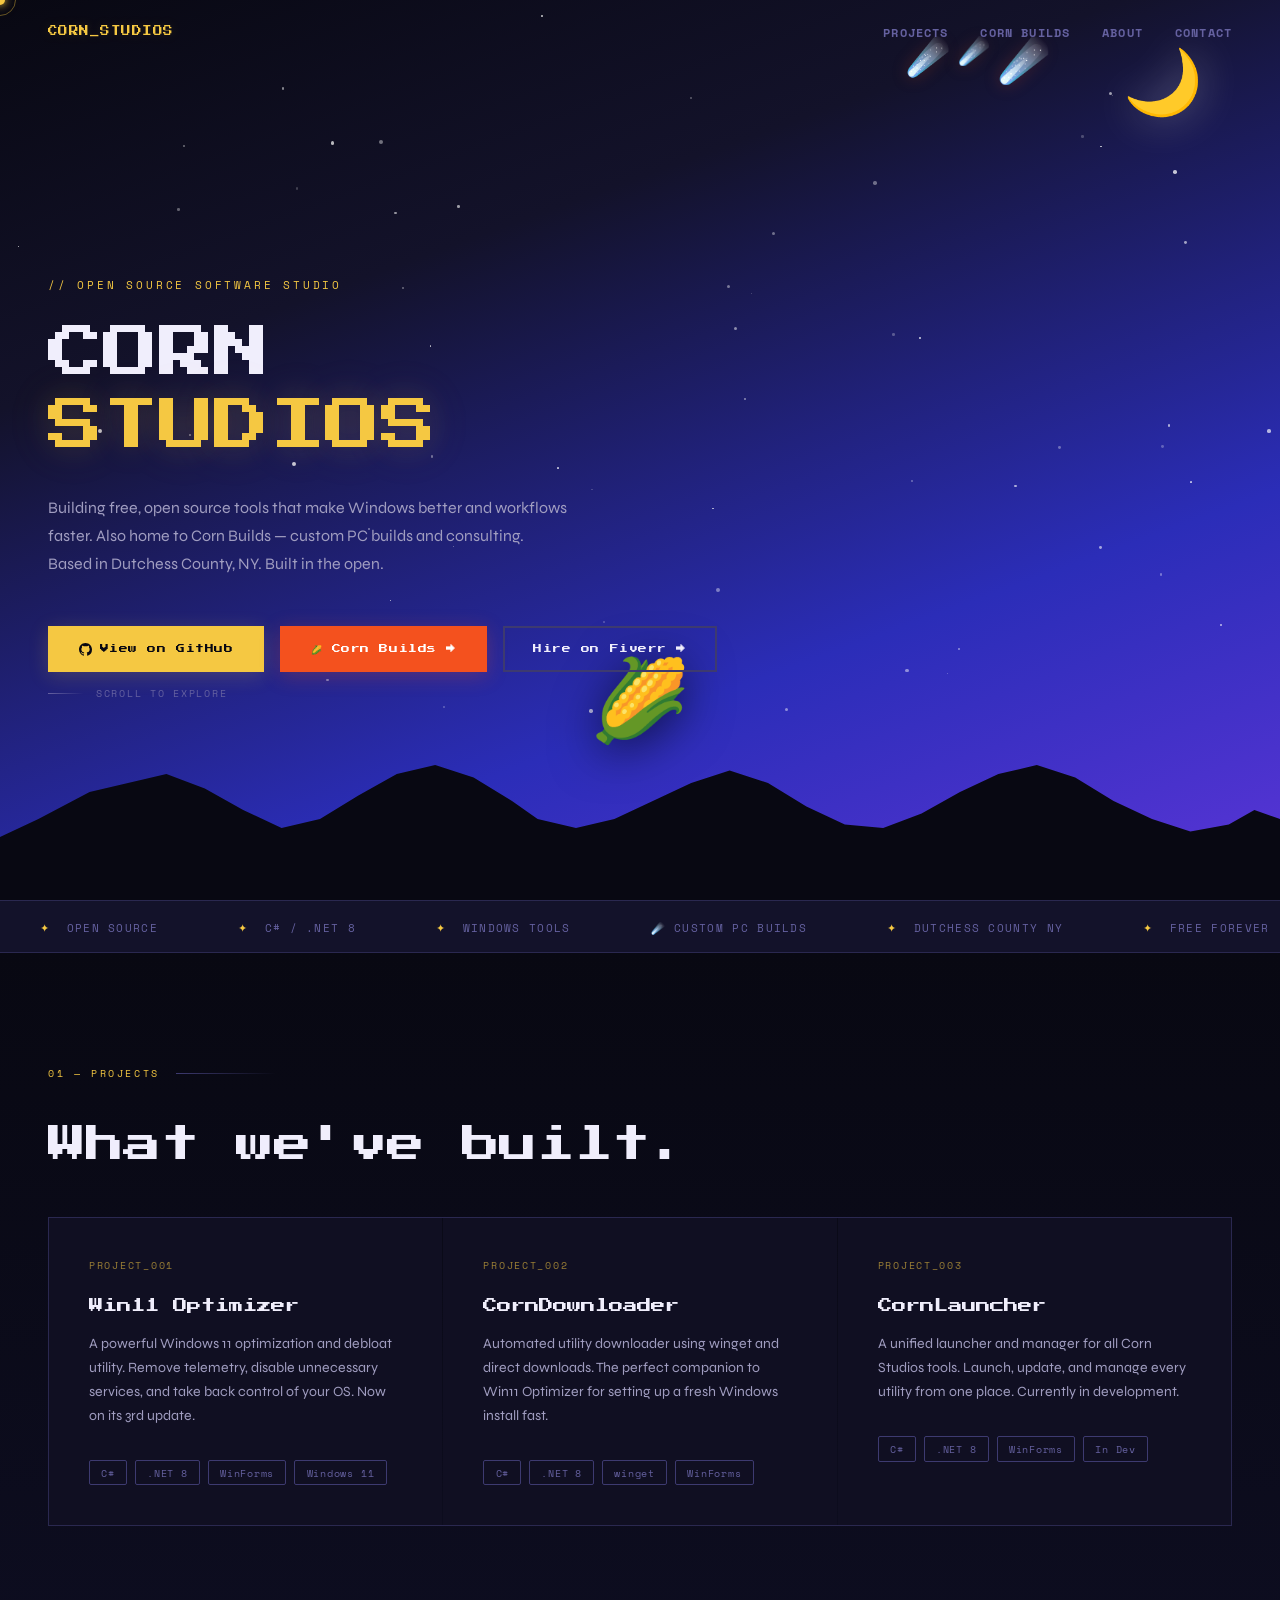
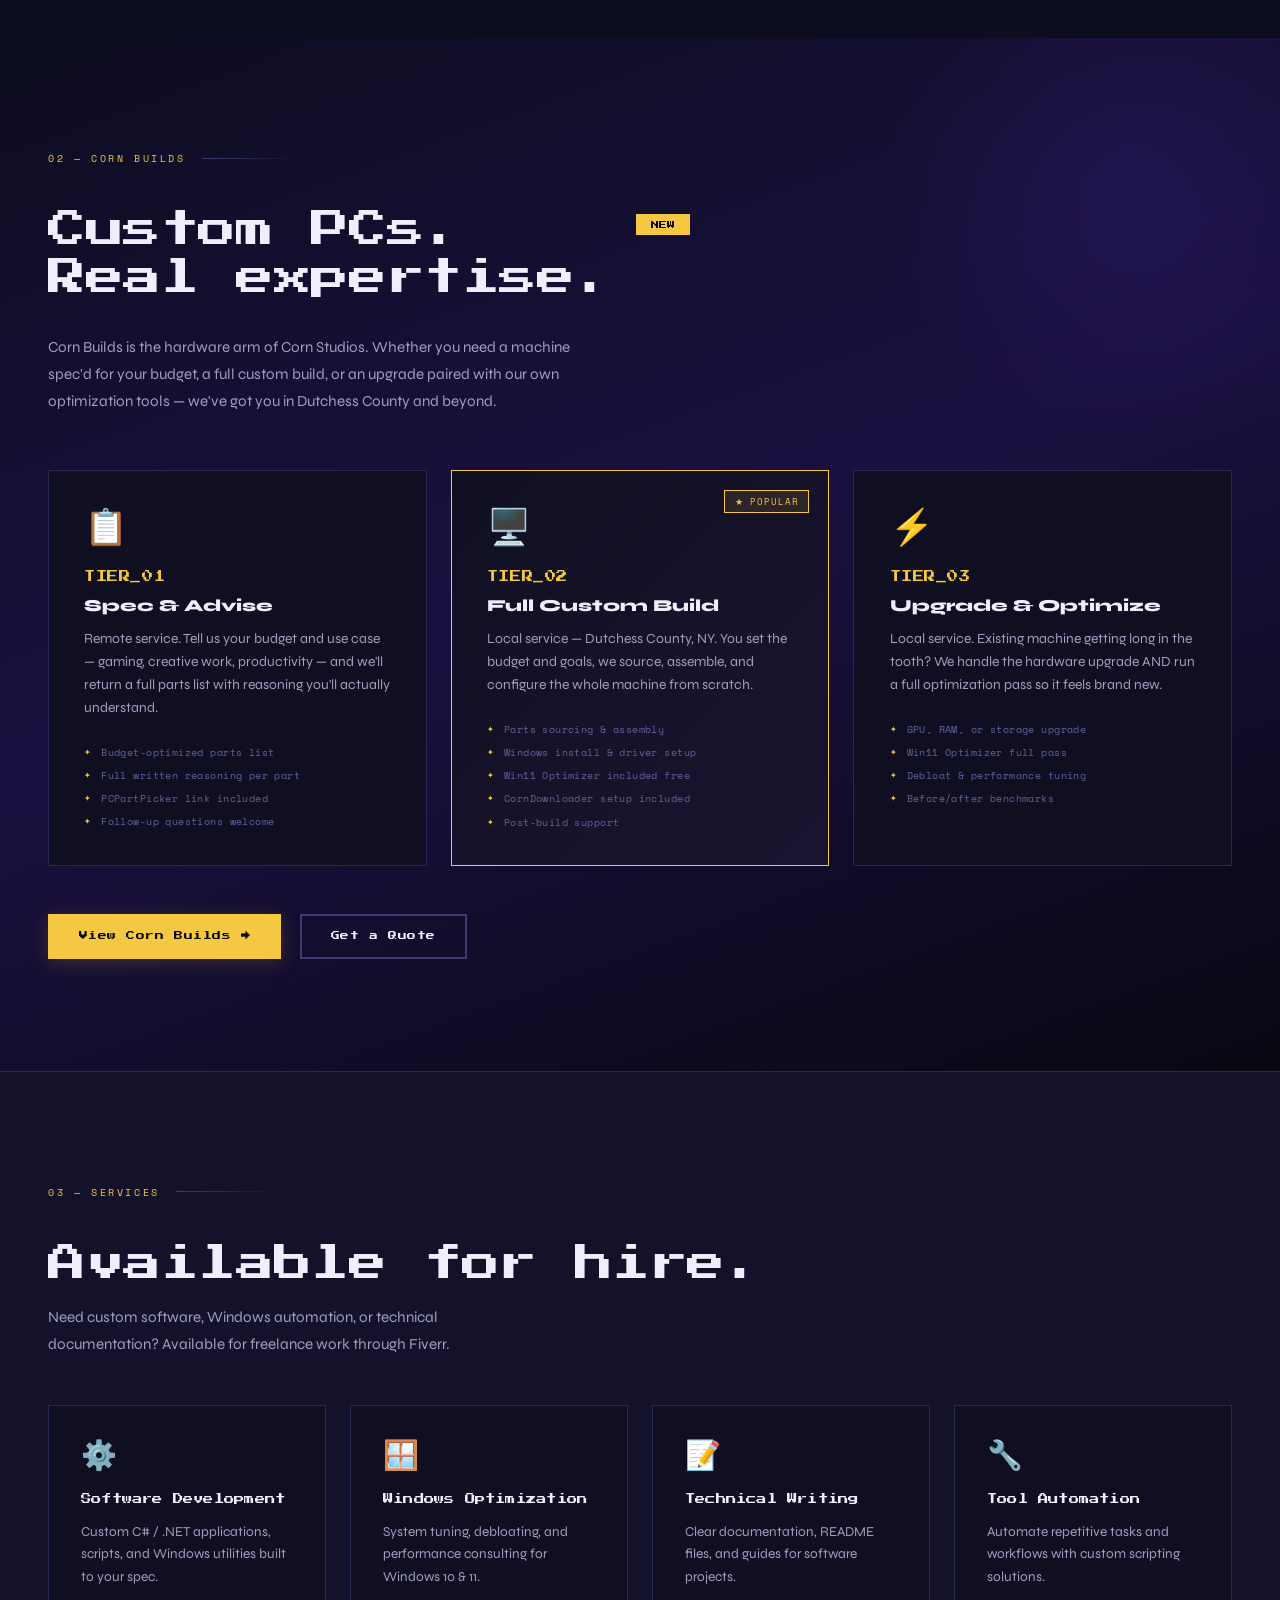
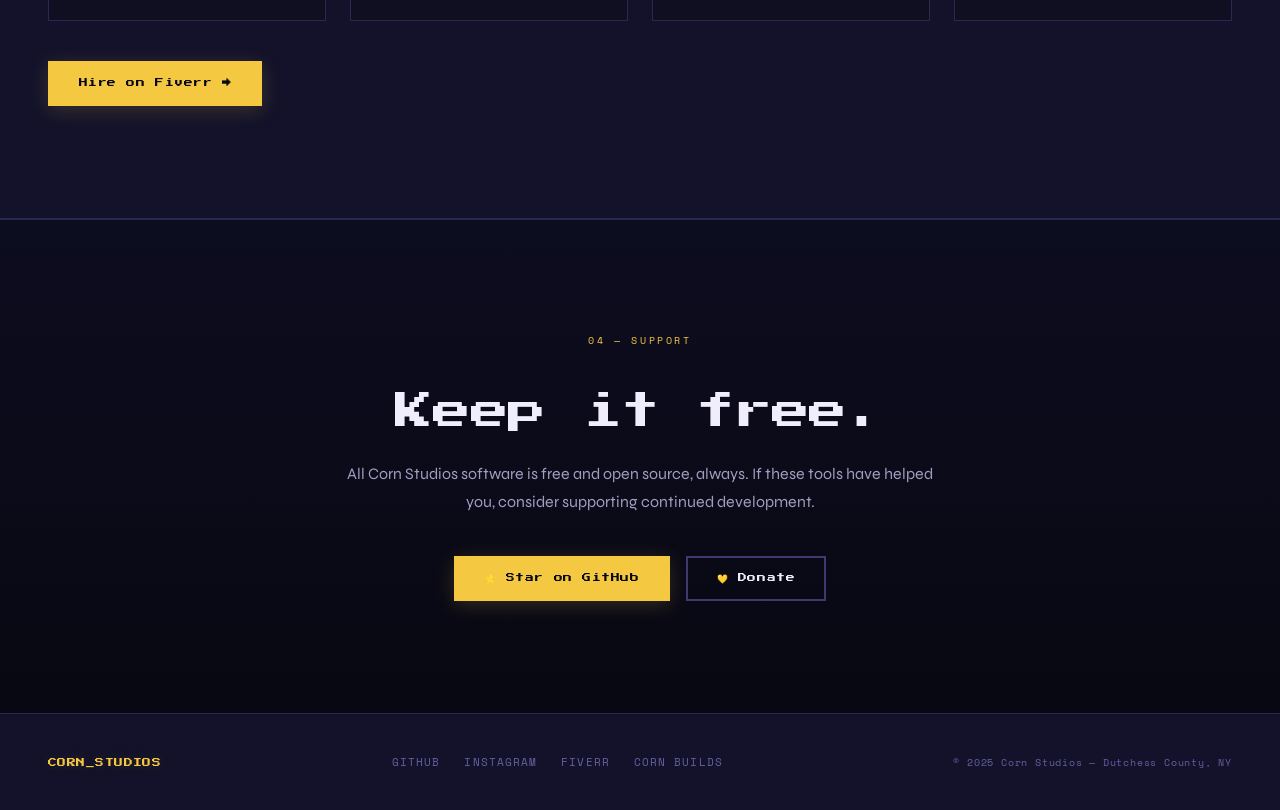
==== index.html @ 0c35aa5b "Complete revamp of the site, adding new content, improving the design, and enhancing the user experi" ====
<!DOCTYPE html>
<html lang="en">
<head>
  <meta charset="UTF-8" />
  <meta name="viewport" content="width=device-width, initial-scale=1.0" />
  <title>Corn Studios</title>
  <link rel="preconnect" href="https://fonts.googleapis.com" />
  <link href="https://fonts.googleapis.com/css2?family=Press+Start+2P&family=Space+Mono:wght@400;700&family=Syne:wght@400;600;800&display=swap" rel="stylesheet" />
  <link rel="stylesheet" href="style.css" />
</head>
<body>

  <div class="cursor" id="cursor"></div>
  <div class="cursor-ring" id="cursorRing"></div>

  <nav id="nav">
    <a href="#" class="nav-logo">CORN_STUDIOS</a>
    <ul class="nav-links">
      <li><a href="projects.html">Projects</a></li>
      <li><a href="builds.html">Corn Builds</a></li>
      <li><a href="about.html">About</a></li>
      <li><a href="contact.html">Contact</a></li>
    </ul>
  </nav>

  <!-- ── HERO ── -->
  <section class="hero">
    <div class="hero-stars" id="heroStars"></div>

    <div class="hero-moon">🌙</div>

    <div class="hero-meteors">
      <span class="meteor-emoji" style="animation-delay:0s">☄️</span>
      <span class="meteor-emoji" style="animation-delay:0.4s;font-size:1.6rem">☄️</span>
      <span class="meteor-emoji" style="animation-delay:0.8s;font-size:2.6rem">☄️</span>
    </div>

    <div class="hero-corn">🌽</div>

    <div class="hero-content">
      <p class="hero-eyebrow">// Open Source Software Studio</p>
      <h1 class="hero-title">
        <span class="line1">CORN</span>
        <span class="line2">STUDIOS</span>
      </h1>
      <p class="hero-desc">
        Building free, open source tools that make Windows better and workflows faster.
        Also home to Corn Builds — custom PC builds and consulting.
        Based in Dutchess County, NY. Built in the open.
      </p>
      <div class="hero-ctas">
        <a href="https://github.com/Corn-Studios" class="btn btn-primary" target="_blank">
          <svg width="13" height="13" viewBox="0 0 24 24" fill="currentColor"><path d="M12 0C5.37 0 0 5.37 0 12c0 5.31 3.435 9.795 8.205 11.385.6.105.825-.255.825-.57 0-.285-.015-1.23-.015-2.235-3.015.555-3.795-.735-4.035-1.41-.135-.345-.72-1.41-1.23-1.695-.42-.225-1.02-.78-.015-.795.945-.015 1.62.87 1.845 1.23 1.08 1.815 2.805 1.305 3.495.99.105-.78.42-1.305.765-1.605-2.67-.3-5.46-1.335-5.46-5.925 0-1.305.465-2.385 1.23-3.225-.12-.3-.54-1.53.12-3.18 0 0 1.005-.315 3.3 1.23.96-.27 1.98-.405 3-.405s2.04.135 3 .405c2.295-1.56 3.3-1.23 3.3-1.23.66 1.65.24 2.88.12 3.18.765.84 1.23 1.905 1.23 3.225 0 4.605-2.805 5.625-5.475 5.925.435.375.81 1.095.81 2.22 0 1.605-.015 2.895-.015 3.3 0 .315.225.69.825.57A12.02 12.02 0 0024 12c0-6.63-5.37-12-12-12z"/></svg>
          View on GitHub
        </a>
        <a href="builds.html" class="btn btn-meteor">🌽 Corn Builds →</a>
        <a href="#services" class="btn btn-ghost">Hire on Fiverr →</a>
      </div>
    </div>

    <div class="hero-scroll">
      <div class="scroll-line"></div>
      Scroll to explore
    </div>
  </section>

  <!-- ── TICKER ── -->
  <div class="ticker-wrap">
    <div class="ticker">
      <span class="ticker-item"><span class="t-icon">✦</span> Open Source</span>
      <span class="ticker-item"><span class="t-icon">✦</span> C# / .NET 8</span>
      <span class="ticker-item"><span class="t-icon">✦</span> Windows Tools</span>
      <span class="ticker-item"><span class="t-meteor">☄️</span> Custom PC Builds</span>
      <span class="ticker-item"><span class="t-icon">✦</span> Dutchess County NY</span>
      <span class="ticker-item"><span class="t-icon">✦</span> Free Forever</span>
      <span class="ticker-item"><span class="t-icon">✦</span> WinForms</span>
      <span class="ticker-item"><span class="t-meteor">🌽</span> Corn Builds</span>
      <span class="ticker-item"><span class="t-icon">✦</span> PC Consulting</span>
      <span class="ticker-item"><span class="t-icon">✦</span> Community Supported</span>
      <!-- duplicate for seamless loop -->
      <span class="ticker-item"><span class="t-icon">✦</span> Open Source</span>
      <span class="ticker-item"><span class="t-icon">✦</span> C# / .NET 8</span>
      <span class="ticker-item"><span class="t-icon">✦</span> Windows Tools</span>
      <span class="ticker-item"><span class="t-meteor">☄️</span> Custom PC Builds</span>
      <span class="ticker-item"><span class="t-icon">✦</span> Dutchess County NY</span>
      <span class="ticker-item"><span class="t-icon">✦</span> Free Forever</span>
      <span class="ticker-item"><span class="t-icon">✦</span> WinForms</span>
      <span class="ticker-item"><span class="t-meteor">🌽</span> Corn Builds</span>
      <span class="ticker-item"><span class="t-icon">✦</span> PC Consulting</span>
      <span class="ticker-item"><span class="t-icon">✦</span> Community Supported</span>
    </div>
  </div>

  <!-- ── PROJECTS ── -->
  <section id="projects">
    <p class="section-label reveal">01 — Projects</p>
    <h2 class="section-title reveal">What we've built.</h2>
    <div class="projects-grid">
      <a href="https://github.com/ConnorCorn07" class="project-card reveal" target="_blank">
        <p class="project-num">PROJECT_001</p>
        <h3 class="project-name">Win11 Optimizer</h3>
        <p class="project-desc">A powerful Windows 11 optimization and debloat utility. Remove telemetry, disable unnecessary services, and take back control of your OS. Now on its 3rd update.</p>
        <div class="project-tags">
          <span class="tag">C#</span>
          <span class="tag">.NET 8</span>
          <span class="tag">WinForms</span>
          <span class="tag">Windows 11</span>
        </div>
        <span class="project-arrow">↗</span>
      </a>
      <a href="https://github.com/ConnorCorn07" class="project-card reveal" target="_blank">
        <p class="project-num">PROJECT_002</p>
        <h3 class="project-name">CornDownloader</h3>
        <p class="project-desc">Automated utility downloader using winget and direct downloads. The perfect companion to Win11 Optimizer for setting up a fresh Windows install fast.</p>
        <div class="project-tags">
          <span class="tag">C#</span>
          <span class="tag">.NET 8</span>
          <span class="tag">winget</span>
          <span class="tag">WinForms</span>
        </div>
        <span class="project-arrow">↗</span>
      </a>
      <a href="https://github.com/Corn-Studios" class="project-card reveal" target="_blank">
        <p class="project-num">PROJECT_003</p>
        <h3 class="project-name">CornLauncher</h3>
        <p class="project-desc">A unified launcher and manager for all Corn Studios tools. Launch, update, and manage every utility from one place. Currently in development.</p>
        <div class="project-tags">
          <span class="tag">C#</span>
          <span class="tag">.NET 8</span>
          <span class="tag">WinForms</span>
          <span class="tag">In Dev</span>
        </div>
        <span class="project-arrow">↗</span>
      </a>
    </div>
  </section>

  <!-- ── CORN BUILDS ── -->
  <section id="corn-builds">
    <p class="section-label reveal">02 — Corn Builds</p>
    <div class="builds-intro">
      <h2 class="section-title reveal">Custom PCs.<br>Real expertise.</h2>
      <span class="builds-badge reveal">NEW</span>
    </div>
    <p class="reveal" style="color:var(--text-dim);max-width:560px;line-height:1.75;margin-top:0.5rem;font-size:0.95rem;">
      Corn Builds is the hardware arm of Corn Studios. Whether you need a machine spec'd for your budget, a full custom build, or an upgrade paired with our own optimization tools — we've got you in Dutchess County and beyond.
    </p>
    <div class="builds-grid">
      <div class="build-tier reveal">
        <span class="tier-icon">📋</span>
        <p class="tier-name">TIER_01</p>
        <h3 class="tier-label">Spec & Advise</h3>
        <p class="tier-desc">Remote service. Tell us your budget and use case — gaming, creative work, productivity — and we'll return a full parts list with reasoning you'll actually understand.</p>
        <ul class="tier-perks">
          <li>Budget-optimized parts list</li>
          <li>Full written reasoning per part</li>
          <li>PCPartPicker link included</li>
          <li>Follow-up questions welcome</li>
        </ul>
      </div>
      <div class="build-tier featured reveal">
        <span class="tier-icon">🖥️</span>
        <p class="tier-name">TIER_02</p>
        <h3 class="tier-label">Full Custom Build</h3>
        <p class="tier-desc">Local service — Dutchess County, NY. You set the budget and goals, we source, assemble, and configure the whole machine from scratch.</p>
        <ul class="tier-perks">
          <li>Parts sourcing & assembly</li>
          <li>Windows install & driver setup</li>
          <li>Win11 Optimizer included free</li>
          <li>CornDownloader setup included</li>
          <li>Post-build support</li>
        </ul>
      </div>
      <div class="build-tier reveal">
        <span class="tier-icon">⚡</span>
        <p class="tier-name">TIER_03</p>
        <h3 class="tier-label">Upgrade & Optimize</h3>
        <p class="tier-desc">Local service. Existing machine getting long in the tooth? We handle the hardware upgrade AND run a full optimization pass so it feels brand new.</p>
        <ul class="tier-perks">
          <li>GPU, RAM, or storage upgrade</li>
          <li>Win11 Optimizer full pass</li>
          <li>Debloat & performance tuning</li>
          <li>Before/after benchmarks</li>
        </ul>
      </div>
    </div>
    <div style="margin-top:3rem" class="reveal">
      <a href="builds.html" class="btn btn-primary">View Corn Builds →</a>
      <a href="contact.html" class="btn btn-ghost" style="margin-left:1rem">Get a Quote</a>
    </div>
  </section>

  <!-- ── SERVICES ── -->
  <section id="services">
    <p class="section-label reveal">03 — Services</p>
    <h2 class="section-title reveal">Available for hire.</h2>
    <p class="reveal" style="color:var(--text-dim);max-width:500px;line-height:1.75;margin-bottom:0.5rem;font-size:0.95rem;">
      Need custom software, Windows automation, or technical documentation? Available for freelance work through Fiverr.
    </p>
    <div class="services-grid">
      <div class="service-card reveal">
        <span class="service-icon">⚙️</span>
        <h3 class="service-title">Software Development</h3>
        <p class="service-desc">Custom C# / .NET applications, scripts, and Windows utilities built to your spec.</p>
      </div>
      <div class="service-card reveal">
        <span class="service-icon">🪟</span>
        <h3 class="service-title">Windows Optimization</h3>
        <p class="service-desc">System tuning, debloating, and performance consulting for Windows 10 & 11.</p>
      </div>
      <div class="service-card reveal">
        <span class="service-icon">📝</span>
        <h3 class="service-title">Technical Writing</h3>
        <p class="service-desc">Clear documentation, README files, and guides for software projects.</p>
      </div>
      <div class="service-card reveal">
        <span class="service-icon">🔧</span>
        <h3 class="service-title">Tool Automation</h3>
        <p class="service-desc">Automate repetitive tasks and workflows with custom scripting solutions.</p>
      </div>
    </div>
    <div style="margin-top:2.5rem" class="reveal">
      <a href="#" class="btn btn-primary">Hire on Fiverr →</a>
    </div>
  </section>

  <!-- ── SUPPORT ── -->
  <section id="support">
    <div class="support-inner">
      <p class="section-label reveal">04 — Support</p>
      <h2 class="section-title reveal">Keep it free.</h2>
      <p class="support-desc reveal">
        All Corn Studios software is free and open source, always. If these tools have helped you, consider supporting continued development.
      </p>
      <div class="support-ctas reveal">
        <a href="https://github.com/Corn-Studios" class="btn btn-primary" target="_blank">⭐ Star on GitHub</a>
        <a href="https://github.com/Corn-Studios" class="btn btn-ghost" target="_blank">💛 Donate</a>
      </div>
    </div>
  </section>

  <footer>
    <span class="footer-logo">CORN_STUDIOS</span>
    <div class="footer-links">
      <a href="https://github.com/Corn-Studios" target="_blank">GitHub</a>
      <a href="https://instagram.com/cornstudiosdev" target="_blank">Instagram</a>
      <a href="#services">Fiverr</a>
      <a href="builds.html">Corn Builds</a>
    </div>
    <span class="footer-copy">© 2025 Corn Studios — Dutchess County, NY</span>
  </footer>

  <script src="script.js"></script>
</body>
</html>
---- style.css ----
@import url('https://fonts.googleapis.com/css2?family=Press+Start+2P&family=Syne:wght@400;600;800&family=Space+Mono:wght@400;700&display=swap');

:root {
  /* Core palette — pulled directly from the logo */
  --bg:          #080812;
  --bg2:         #0d0d20;
  --surface:     #13122a;
  --surface2:    #1a1835;
  --border:      #2a2850;
  --border2:     #3d3a70;

  /* Sky gradient colors */
  --sky-deep:    #2b2db8;
  --sky-mid:     #5b35d8;
  --sky-purple:  #7c3aed;
  --sky-warm:    #9b47e0;

  /* Accent — corn gold */
  --accent:      #f5c842;
  --accent-dim:  #c9991e;
  --accent-glow: rgba(245,200,66,0.18);

  /* Meteor accent */
  --meteor:      #f4511e;
  --meteor-glow: rgba(244,81,30,0.25);

  /* Corn green */
  --corn-green:  #4caf50;

  /* Text */
  --text:        #f0eefc;
  --text-dim:    #a09dc0;
  --muted:       #6561a0;
  --card:        #100f22;

  /* Font stacks */
  --font-display: 'Press Start 2P', monospace;
  --font-body:    'Syne', sans-serif;
  --font-mono:    'Space Mono', monospace;
}

*, *::before, *::after { box-sizing: border-box; margin: 0; padding: 0; }
html { scroll-behavior: smooth; }

body {
  background: var(--bg);
  color: var(--text);
  font-family: var(--font-body);
  overflow-x: hidden;
  cursor: none;
}

/* ─── STAR FIELD BACKGROUND ─────────────────────────────── */
body::after {
  content: '';
  position: fixed;
  inset: 0;
  background-image:
    radial-gradient(1px 1px at 10% 15%, rgba(255,255,255,0.8) 0%, transparent 100%),
    radial-gradient(1.5px 1.5px at 22% 40%, rgba(255,255,255,0.6) 0%, transparent 100%),
    radial-gradient(1px 1px at 35% 8%, rgba(255,255,255,0.9) 0%, transparent 100%),
    radial-gradient(2px 2px at 50% 25%, rgba(255,255,255,0.5) 0%, transparent 100%),
    radial-gradient(1px 1px at 65% 12%, rgba(255,255,255,0.7) 0%, transparent 100%),
    radial-gradient(1.5px 1.5px at 78% 35%, rgba(255,255,255,0.6) 0%, transparent 100%),
    radial-gradient(1px 1px at 88% 18%, rgba(255,255,255,0.8) 0%, transparent 100%),
    radial-gradient(1px 1px at 15% 60%, rgba(255,255,255,0.4) 0%, transparent 100%),
    radial-gradient(2px 2px at 42% 55%, rgba(255,255,255,0.5) 0%, transparent 100%),
    radial-gradient(1px 1px at 70% 48%, rgba(255,255,255,0.7) 0%, transparent 100%),
    radial-gradient(1px 1px at 92% 55%, rgba(255,255,255,0.5) 0%, transparent 100%),
    radial-gradient(1.5px 1.5px at 5% 80%, rgba(255,255,255,0.3) 0%, transparent 100%),
    radial-gradient(1px 1px at 30% 78%, rgba(255,255,255,0.4) 0%, transparent 100%),
    radial-gradient(1px 1px at 55% 70%, rgba(255,255,255,0.6) 0%, transparent 100%),
    radial-gradient(2px 2px at 82% 72%, rgba(255,255,255,0.4) 0%, transparent 100%),
    radial-gradient(1px 1px at 95% 82%, rgba(255,255,255,0.5) 0%, transparent 100%);
  pointer-events: none;
  z-index: 0;
  opacity: 0.7;
}

/* ─── NOISE GRAIN TEXTURE ────────────────────────────────── */
body::before {
  content: '';
  position: fixed;
  inset: 0;
  background-image: url("data:image/svg+xml,%3Csvg viewBox='0 0 256 256' xmlns='http://www.w3.org/2000/svg'%3E%3Cfilter id='noise'%3E%3CfeTurbulence type='fractalNoise' baseFrequency='0.85' numOctaves='4' stitchTiles='stitch'/%3E%3C/filter%3E%3Crect width='100%25' height='100%25' filter='url(%23noise)' opacity='0.05'/%3E%3C/svg%3E");
  pointer-events: none;
  z-index: 1;
  opacity: 0.4;
}

/* ─── CUSTOM CURSOR ──────────────────────────────────────── */
.cursor {
  width: 10px; height: 10px;
  background: var(--accent);
  border-radius: 50%;
  position: fixed;
  pointer-events: none;
  z-index: 9999;
  transform: translate(-50%, -50%);
  transition: width 0.15s, height 0.15s;
  box-shadow: 0 0 8px var(--accent), 0 0 20px var(--accent-glow);
}
.cursor-ring {
  width: 32px; height: 32px;
  border: 1.5px solid var(--accent);
  border-radius: 50%;
  position: fixed;
  pointer-events: none;
  z-index: 9998;
  transform: translate(-50%, -50%);
  transition: width 0.2s, height 0.2s;
  opacity: 0.4;
}

/* ─── NAV ────────────────────────────────────────────────── */
nav {
  position: fixed;
  top: 0; left: 0; right: 0;
  z-index: 50;
  display: flex;
  justify-content: space-between;
  align-items: center;
  padding: 1.4rem 3rem;
  border-bottom: 1px solid transparent;
  transition: all 0.3s;
}
nav.scrolled {
  background: rgba(8, 8, 18, 0.92);
  border-color: var(--border);
  backdrop-filter: blur(16px);
}
.nav-logo {
  font-family: var(--font-display);
  font-size: 0.6rem;
  color: var(--accent);
  text-decoration: none;
  letter-spacing: 0.05em;
  text-shadow: 0 0 12px var(--accent-glow);
  line-height: 1;
}
.nav-links { display: flex; gap: 2rem; list-style: none; }
.nav-links a {
  font-family: var(--font-mono);
  font-size: 0.72rem;
  font-weight: 700;
  color: var(--muted);
  text-decoration: none;
  letter-spacing: 0.1em;
  text-transform: uppercase;
  transition: color 0.2s, text-shadow 0.2s;
}
.nav-links a:hover {
  color: var(--accent);
  text-shadow: 0 0 12px var(--accent-glow);
}

/* ─── HERO ───────────────────────────────────────────────── */
.hero {
  min-height: 100vh;
  display: flex;
  flex-direction: column;
  justify-content: center;
  padding: 8rem 3rem 5rem;
  position: relative;
  overflow: hidden;
  background: linear-gradient(
    160deg,
    #080812 0%,
    #13122a 30%,
    #2b2db8 70%,
    #5b35d8 100%
  );
}

/* Terrain silhouette at bottom of hero — matches logo */
.hero::after {
  content: '';
  position: absolute;
  bottom: 0; left: 0; right: 0;
  height: 180px;
  background: var(--bg);
  clip-path: polygon(
    0% 100%,
    0% 65%,
    3% 55%,
    7% 40%,
    10% 35%,
    13% 30%,
    16% 38%,
    19% 50%,
    22% 60%,
    25% 55%,
    28% 42%,
    31% 30%,
    34% 25%,
    37% 32%,
    40% 45%,
    42% 55%,
    45% 60%,
    48% 55%,
    51% 45%,
    54% 35%,
    57% 28%,
    60% 35%,
    63% 48%,
    66% 58%,
    69% 60%,
    72% 52%,
    75% 40%,
    78% 30%,
    81% 25%,
    84% 32%,
    87% 45%,
    90% 55%,
    93% 62%,
    96% 58%,
    98% 50%,
    100% 55%,
    100% 100%
  );
  pointer-events: none;
  z-index: 2;
}

.hero-stars {
  position: absolute;
  inset: 0;
  overflow: hidden;
  z-index: 1;
}
.star {
  position: absolute;
  background: white;
  border-radius: 50%;
  animation: twinkle var(--dur, 3s) ease-in-out infinite var(--delay, 0s);
}
@keyframes twinkle {
  0%, 100% { opacity: 0.3; transform: scale(1); }
  50% { opacity: 1; transform: scale(1.3); }
}

.hero-moon {
  position: absolute;
  top: 5%; right: 6%;
  z-index: 2;
  font-size: 4rem;
  animation: moonFloat 8s ease-in-out infinite;
  filter: drop-shadow(0 0 20px rgba(255,255,255,0.3));
}
@keyframes moonFloat {
  0%, 100% { transform: translateY(0px) rotate(-5deg); }
  50% { transform: translateY(-12px) rotate(-3deg); }
}

.hero-meteors {
  position: absolute;
  top: 4%; right: 18%;
  z-index: 2;
  display: flex;
  gap: 0.5rem;
  animation: meteorFloat 5s ease-in-out infinite;
}
@keyframes meteorFloat {
  0%, 100% { transform: translateY(0px); }
  50% { transform: translateY(-8px) translateX(4px); }
}
.meteor-emoji {
  font-size: 2.2rem;
  filter: drop-shadow(0 0 8px var(--meteor-glow));
}

.hero-corn {
  position: absolute;
  bottom: 150px;
  left: 50%;
  transform: translateX(-50%);
  z-index: 3;
  font-size: 5rem;
  animation: cornFloat 4s ease-in-out infinite;
  filter: drop-shadow(0 8px 24px rgba(0,0,0,0.6));
}
@keyframes cornFloat {
  0%, 100% { transform: translateX(-50%) translateY(0px); }
  50% { transform: translateX(-50%) translateY(-10px); }
}

.hero-content {
  position: relative;
  z-index: 4;
  max-width: 680px;
}

.hero-eyebrow {
  font-family: var(--font-mono);
  font-size: 0.7rem;
  color: var(--accent);
  letter-spacing: 0.25em;
  text-transform: uppercase;
  margin-bottom: 1.5rem;
  opacity: 0;
  animation: fadeUp 0.6s ease forwards 0.2s;
}

.hero-title {
  font-family: var(--font-display);
  font-size: clamp(1.8rem, 5vw, 3.5rem);
  font-weight: 400;
  line-height: 1.3;
  letter-spacing: -0.01em;
  margin-bottom: 2rem;
  opacity: 0;
  animation: fadeUp 0.7s ease forwards 0.4s;
}
.hero-title .line1 { color: var(--text); display: block; }
.hero-title .line2 {
  display: block;
  color: var(--accent);
  text-shadow: 0 0 30px var(--accent-glow), 0 0 60px rgba(245,200,66,0.1);
}

.hero-desc {
  font-size: 1rem;
  color: var(--text-dim);
  line-height: 1.75;
  margin-bottom: 3rem;
  max-width: 520px;
  opacity: 0;
  animation: fadeUp 0.7s ease forwards 0.6s;
}

.hero-ctas {
  display: flex;
  gap: 1rem;
  flex-wrap: wrap;
  opacity: 0;
  animation: fadeUp 0.7s ease forwards 0.8s;
}

.hero-scroll {
  position: absolute;
  bottom: 200px;
  left: 3rem;
  display: flex;
  align-items: center;
  gap: 0.75rem;
  font-family: var(--font-mono);
  font-size: 0.6rem;
  color: var(--muted);
  letter-spacing: 0.18em;
  text-transform: uppercase;
  opacity: 0;
  animation: fadeUp 0.7s ease forwards 1.2s;
  z-index: 4;
}
.scroll-line {
  width: 36px; height: 1px;
  background: linear-gradient(90deg, var(--muted), transparent);
  animation: scrollPulse 2.5s ease-in-out infinite;
}
@keyframes scrollPulse {
  0%, 100% { width: 36px; opacity: 0.4; }
  50% { width: 56px; opacity: 0.9; }
}

@keyframes fadeUp {
  from { opacity: 0; transform: translateY(24px); }
  to { opacity: 1; transform: translateY(0); }
}

/* ─── BUTTONS ────────────────────────────────────────────── */
.btn {
  display: inline-flex;
  align-items: center;
  gap: 0.5rem;
  padding: 0.9rem 1.8rem;
  font-family: var(--font-display);
  font-size: 0.55rem;
  font-weight: 400;
  text-decoration: none;
  transition: all 0.2s;
  letter-spacing: 0.06em;
  cursor: none;
  line-height: 1.4;
}
.btn-primary {
  background: var(--accent);
  color: #080812;
  border: 2px solid var(--accent);
  box-shadow: 0 4px 20px var(--accent-glow);
}
.btn-primary:hover {
  background: transparent;
  color: var(--accent);
  transform: translateY(-2px);
  box-shadow: 0 8px 32px var(--accent-glow);
}
.btn-ghost {
  background: transparent;
  color: var(--text);
  border: 2px solid var(--border2);
}
.btn-ghost:hover {
  border-color: var(--accent);
  color: var(--accent);
  transform: translateY(-2px);
  box-shadow: 0 4px 16px var(--accent-glow);
}
.btn-meteor {
  background: var(--meteor);
  color: #fff;
  border: 2px solid var(--meteor);
  box-shadow: 0 4px 20px var(--meteor-glow);
}
.btn-meteor:hover {
  background: transparent;
  color: var(--meteor);
  transform: translateY(-2px);
}

/* ─── TICKER ─────────────────────────────────────────────── */
.ticker-wrap {
  overflow: hidden;
  border-top: 1px solid var(--border);
  border-bottom: 1px solid var(--border);
  background: var(--surface);
  padding: 1rem 0;
  white-space: nowrap;
  position: relative;
  z-index: 5;
}
.ticker {
  display: inline-flex;
  gap: 0;
  animation: ticker 28s linear infinite;
}
.ticker-item {
  font-family: var(--font-mono);
  font-size: 0.68rem;
  color: var(--muted);
  letter-spacing: 0.12em;
  text-transform: uppercase;
  padding: 0 2.5rem;
}
.ticker-item .t-icon { color: var(--accent); margin-right: 0.5rem; }
.ticker-item .t-meteor { color: var(--meteor); }
@keyframes ticker {
  from { transform: translateX(0); }
  to { transform: translateX(-50%); }
}

/* ─── SECTIONS ───────────────────────────────────────────── */
section {
  padding: 7rem 3rem;
  position: relative;
  z-index: 5;
}

.section-label {
  font-family: var(--font-mono);
  font-size: 0.65rem;
  color: var(--accent);
  letter-spacing: 0.25em;
  text-transform: uppercase;
  margin-bottom: 2.5rem;
  display: flex;
  align-items: center;
  gap: 1rem;
}
.section-label::after {
  content: '';
  flex: 1;
  height: 1px;
  background: linear-gradient(90deg, var(--border2), transparent);
  max-width: 100px;
}

.section-title {
  font-family: var(--font-display);
  font-size: clamp(1.4rem, 3.5vw, 2.4rem);
  font-weight: 400;
  line-height: 1.25;
  letter-spacing: -0.01em;
  margin-bottom: 1rem;
}

/* ─── PROJECTS ───────────────────────────────────────────── */
#projects {
  background: linear-gradient(180deg, var(--bg) 0%, var(--bg2) 100%);
}
.projects-grid {
  display: grid;
  grid-template-columns: repeat(auto-fit, minmax(300px, 1fr));
  gap: 1px;
  border: 1px solid var(--border);
  margin-top: 3rem;
}
.project-card {
  background: var(--card);
  padding: 2.5rem;
  position: relative;
  overflow: hidden;
  transition: background 0.3s;
  text-decoration: none;
  color: inherit;
  display: block;
}
.project-card::before {
  content: '';
  position: absolute;
  top: 0; left: 0; right: 0;
  height: 2px;
  background: linear-gradient(90deg, var(--accent), var(--sky-purple));
  transform: scaleX(0);
  transform-origin: left;
  transition: transform 0.35s ease;
}
.project-card:hover { background: var(--surface); }
.project-card:hover::before { transform: scaleX(1); }

.project-num {
  font-family: var(--font-mono);
  font-size: 0.6rem;
  color: var(--accent);
  letter-spacing: 0.18em;
  margin-bottom: 1.5rem;
  opacity: 0.6;
}
.project-name {
  font-family: var(--font-display);
  font-size: 0.9rem;
  font-weight: 400;
  margin-bottom: 1rem;
  line-height: 1.4;
  color: var(--text);
}
.project-desc {
  font-size: 0.88rem;
  color: var(--text-dim);
  line-height: 1.7;
  margin-bottom: 2rem;
}
.project-tags { display: flex; flex-wrap: wrap; gap: 0.5rem; }
.tag {
  font-family: var(--font-mono);
  font-size: 0.6rem;
  padding: 0.3rem 0.7rem;
  border: 1px solid var(--border2);
  color: var(--muted);
  letter-spacing: 0.08em;
  border-radius: 2px;
  transition: border-color 0.2s, color 0.2s;
}
.project-card:hover .tag {
  border-color: var(--accent);
  color: var(--accent);
}
.project-arrow {
  position: absolute;
  bottom: 2rem; right: 2rem;
  font-size: 1.1rem;
  color: var(--accent);
  opacity: 0;
  transform: translate(-4px, 4px);
  transition: all 0.2s;
}
.project-card:hover .project-arrow {
  opacity: 1;
  transform: translate(0, 0);
}

/* ─── SERVICES ───────────────────────────────────────────── */
#services {
  background: var(--surface);
  border-top: 1px solid var(--border);
  border-bottom: 1px solid var(--border);
}
.services-grid {
  display: grid;
  grid-template-columns: repeat(auto-fit, minmax(240px, 1fr));
  gap: 1.5rem;
  margin-top: 3rem;
}
.service-card {
  border: 1px solid var(--border);
  background: var(--card);
  padding: 2rem;
  transition: border-color 0.3s, transform 0.3s, box-shadow 0.3s;
  position: relative;
  overflow: hidden;
}
.service-card::after {
  content: '';
  position: absolute;
  inset: 0;
  background: radial-gradient(circle at 50% 0%, rgba(245,200,66,0.06) 0%, transparent 70%);
  opacity: 0;
  transition: opacity 0.3s;
}
.service-card:hover {
  border-color: var(--accent);
  transform: translateY(-5px);
  box-shadow: 0 12px 40px rgba(245,200,66,0.1);
}
.service-card:hover::after { opacity: 1; }
.service-icon {
  font-size: 1.8rem;
  margin-bottom: 1.2rem;
  display: block;
}
.service-title {
  font-family: var(--font-display);
  font-size: 0.65rem;
  font-weight: 400;
  margin-bottom: 0.8rem;
  letter-spacing: 0.02em;
  color: var(--text);
  line-height: 1.5;
}
.service-desc {
  font-size: 0.85rem;
  color: var(--text-dim);
  line-height: 1.65;
}

/* ─── CORN BUILDS SECTION ────────────────────────────────── */
#corn-builds {
  background: linear-gradient(
    160deg,
    var(--bg2) 0%,
    #1a1040 50%,
    var(--bg) 100%
  );
  position: relative;
  overflow: hidden;
}
#corn-builds::before {
  content: '';
  position: absolute;
  top: -100px; right: -100px;
  width: 500px; height: 500px;
  border-radius: 50%;
  background: radial-gradient(circle, rgba(91,53,216,0.15) 0%, transparent 70%);
  pointer-events: none;
}

.builds-intro {
  display: flex;
  align-items: flex-start;
  gap: 1.5rem;
  margin-bottom: 1rem;
}
.builds-badge {
  background: var(--accent);
  color: #080812;
  font-family: var(--font-display);
  font-size: 0.5rem;
  padding: 0.4rem 0.9rem;
  letter-spacing: 0.05em;
  white-space: nowrap;
  flex-shrink: 0;
  margin-top: 0.5rem;
}

.builds-grid {
  display: grid;
  grid-template-columns: repeat(auto-fit, minmax(280px, 1fr));
  gap: 1.5rem;
  margin-top: 3.5rem;
}
.build-tier {
  border: 1px solid var(--border);
  background: var(--card);
  padding: 2.2rem;
  position: relative;
  overflow: hidden;
  transition: border-color 0.3s, transform 0.3s;
}
.build-tier.featured {
  border-color: var(--accent);
  background: linear-gradient(135deg, var(--card), #1a1530);
}
.build-tier.featured::before {
  content: '★ POPULAR';
  position: absolute;
  top: 1.2rem; right: 1.2rem;
  font-family: var(--font-mono);
  font-size: 0.55rem;
  color: var(--accent);
  letter-spacing: 0.1em;
  background: rgba(245,200,66,0.1);
  padding: 0.25rem 0.6rem;
  border: 1px solid var(--accent);
}
.build-tier:hover {
  border-color: var(--sky-purple);
  transform: translateY(-4px);
}
.build-tier.featured:hover { border-color: var(--accent); }

.tier-icon { font-size: 2.2rem; margin-bottom: 1.2rem; display: block; }
.tier-name {
  font-family: var(--font-display);
  font-size: 0.7rem;
  color: var(--accent);
  letter-spacing: 0.05em;
  margin-bottom: 0.6rem;
  line-height: 1.5;
}
.tier-label {
  font-family: var(--font-body);
  font-size: 1.05rem;
  font-weight: 800;
  color: var(--text);
  margin-bottom: 0.75rem;
}
.tier-desc {
  font-size: 0.87rem;
  color: var(--text-dim);
  line-height: 1.65;
  margin-bottom: 1.5rem;
}
.tier-perks { list-style: none; display: flex; flex-direction: column; gap: 0.45rem; }
.tier-perks li {
  font-family: var(--font-mono);
  font-size: 0.65rem;
  color: var(--muted);
  letter-spacing: 0.04em;
  display: flex;
  align-items: center;
  gap: 0.6rem;
}
.tier-perks li::before {
  content: '✦';
  color: var(--accent);
  font-size: 0.5rem;
  flex-shrink: 0;
}

/* ─── SUPPORT ────────────────────────────────────────────── */
#support {
  background: linear-gradient(180deg, var(--bg2) 0%, var(--bg) 100%);
  text-align: center;
  border-top: 1px solid var(--border);
}
.support-inner { max-width: 600px; margin: 0 auto; }
.support-inner .section-label { justify-content: center; }
.support-inner .section-label::after { display: none; }
.support-desc {
  color: var(--text-dim);
  font-size: 1rem;
  line-height: 1.75;
  margin: 1.5rem 0 2.5rem;
}
.support-ctas { display: flex; gap: 1rem; justify-content: center; flex-wrap: wrap; }

/* ─── FOOTER ─────────────────────────────────────────────── */
footer {
  border-top: 1px solid var(--border);
  padding: 2.5rem 3rem;
  display: flex;
  justify-content: space-between;
  align-items: center;
  flex-wrap: wrap;
  gap: 1rem;
  background: var(--surface);
  position: relative;
  z-index: 5;
}
.footer-logo {
  font-family: var(--font-display);
  font-size: 0.55rem;
  color: var(--accent);
  letter-spacing: 0.05em;
  text-shadow: 0 0 12px var(--accent-glow);
}
.footer-links { display: flex; gap: 1.5rem; }
.footer-links a {
  font-family: var(--font-mono);
  font-size: 0.68rem;
  color: var(--muted);
  text-decoration: none;
  letter-spacing: 0.1em;
  text-transform: uppercase;
  transition: color 0.2s;
}
.footer-links a:hover { color: var(--accent); }
.footer-copy {
  font-family: var(--font-mono);
  font-size: 0.62rem;
  color: var(--muted);
  letter-spacing: 0.08em;
}

/* ─── INNER PAGE HERO ────────────────────────────────────── */
.page-hero {
  min-height: 100vh;
  display: flex;
  flex-direction: column;
  justify-content: center;
  padding-top: 8rem;
  padding-left: 3rem;
  padding-right: 3rem;
  padding-bottom: 4rem;
  background: linear-gradient(160deg, var(--bg) 0%, var(--bg2) 50%, #2b2db8 100%);
  position: relative;
  overflow: hidden;
}
.page-hero::after {
  content: '';
  position: absolute;
  bottom: 0; left: 0; right: 0;
  height: 120px;
  background: var(--bg);
  clip-path: polygon(0% 100%, 0% 60%, 5% 40%, 15% 50%, 25% 30%, 35% 50%, 45% 40%, 55% 55%, 65% 35%, 75% 50%, 85% 40%, 95% 52%, 100% 45%, 100% 100%);
  z-index: 2;
}

/* ─── SCROLL REVEAL ──────────────────────────────────────── */
.reveal {
  opacity: 0;
  transform: translateY(28px);
  transition: opacity 0.7s ease, transform 0.7s ease;
}
.reveal.visible { opacity: 1; transform: none; }

/* ─── RESPONSIVE ─────────────────────────────────────────── */
@media (max-width: 768px) {
  nav { padding: 1.2rem 1.5rem; }
  .nav-logo { font-size: 0.45rem; }
  .hero { padding: 7rem 1.5rem 5rem; }
  .hero-moon { font-size: 2.5rem; }
  .hero-meteors { right: 10%; }
  .hero-corn { font-size: 3.5rem; bottom: 130px; }
  section { padding: 4.5rem 1.5rem; }
  .page-hero { padding: 7rem 1.5rem 4rem; }
  footer { padding: 2rem 1.5rem; flex-direction: column; align-items: flex-start; }
  .hero-scroll { left: 1.5rem; bottom: 150px; }
  body { cursor: auto; }
  .cursor, .cursor-ring { display: none; }
}
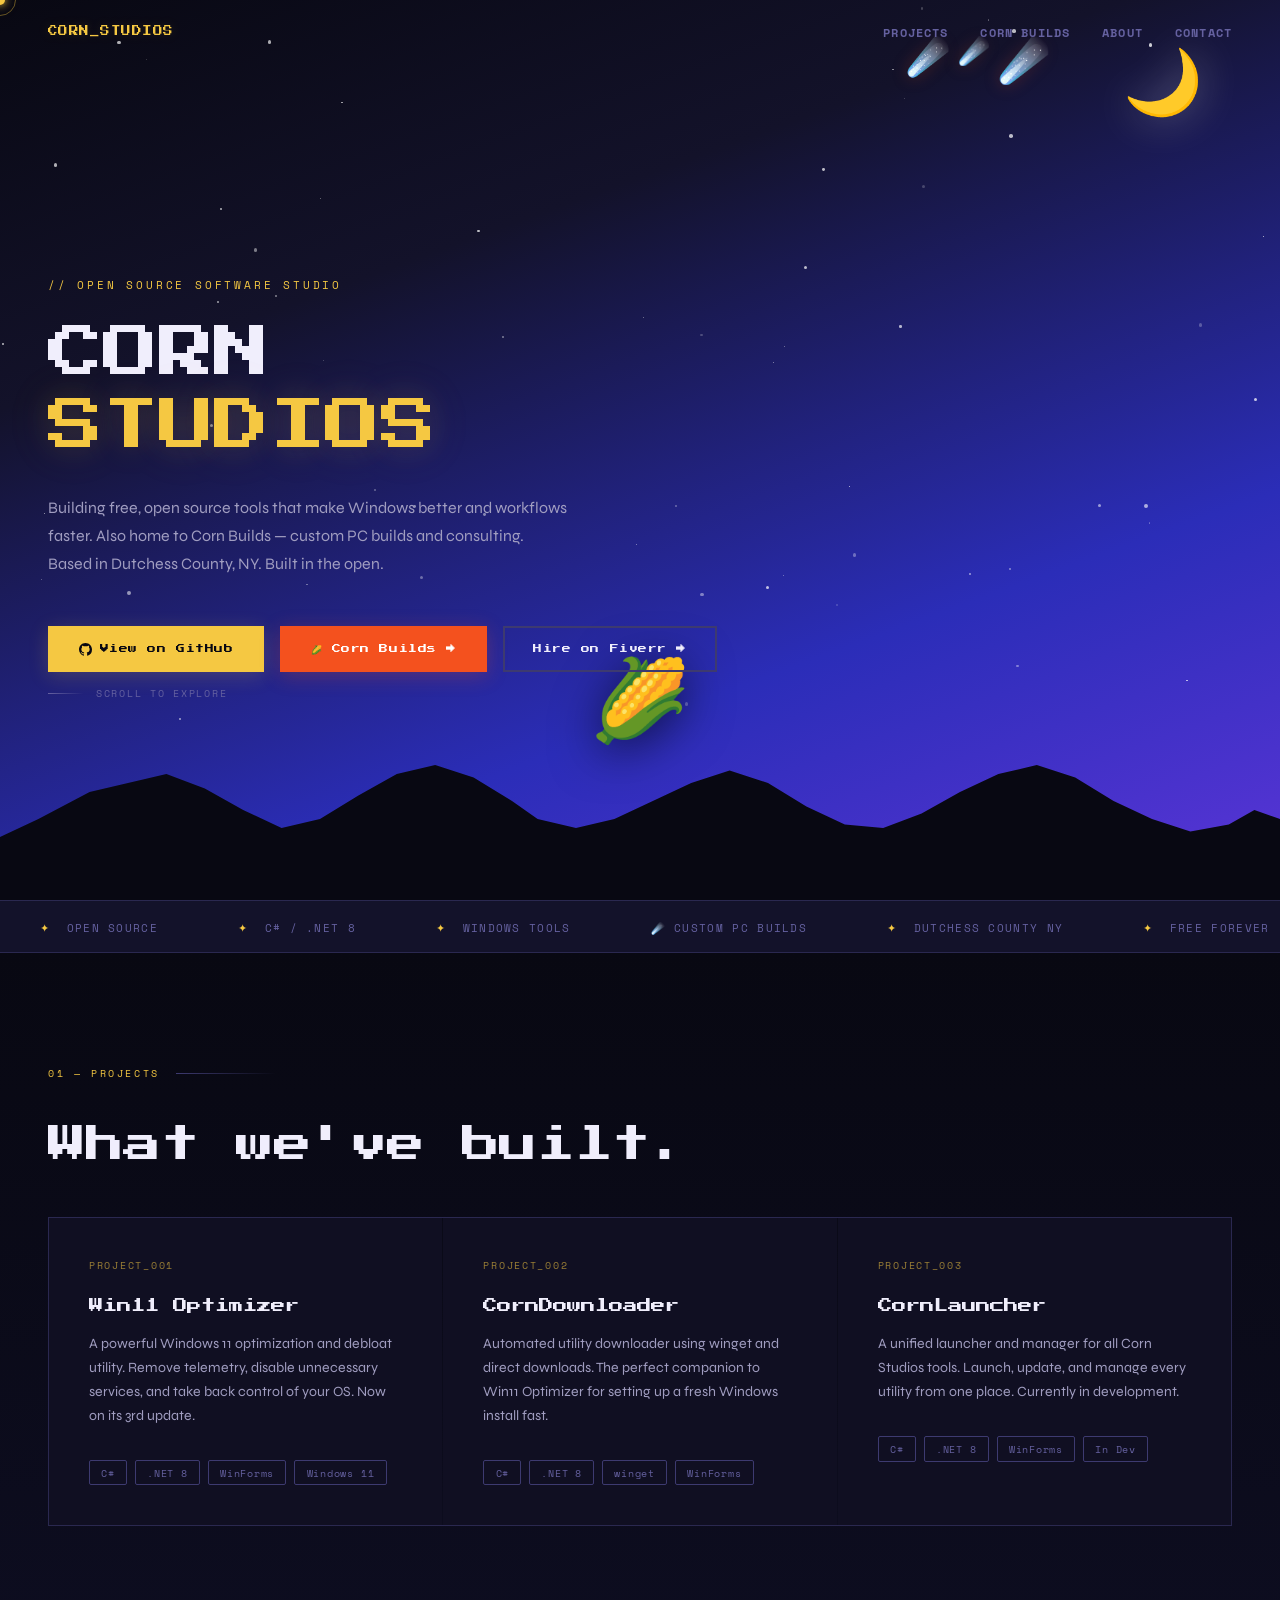
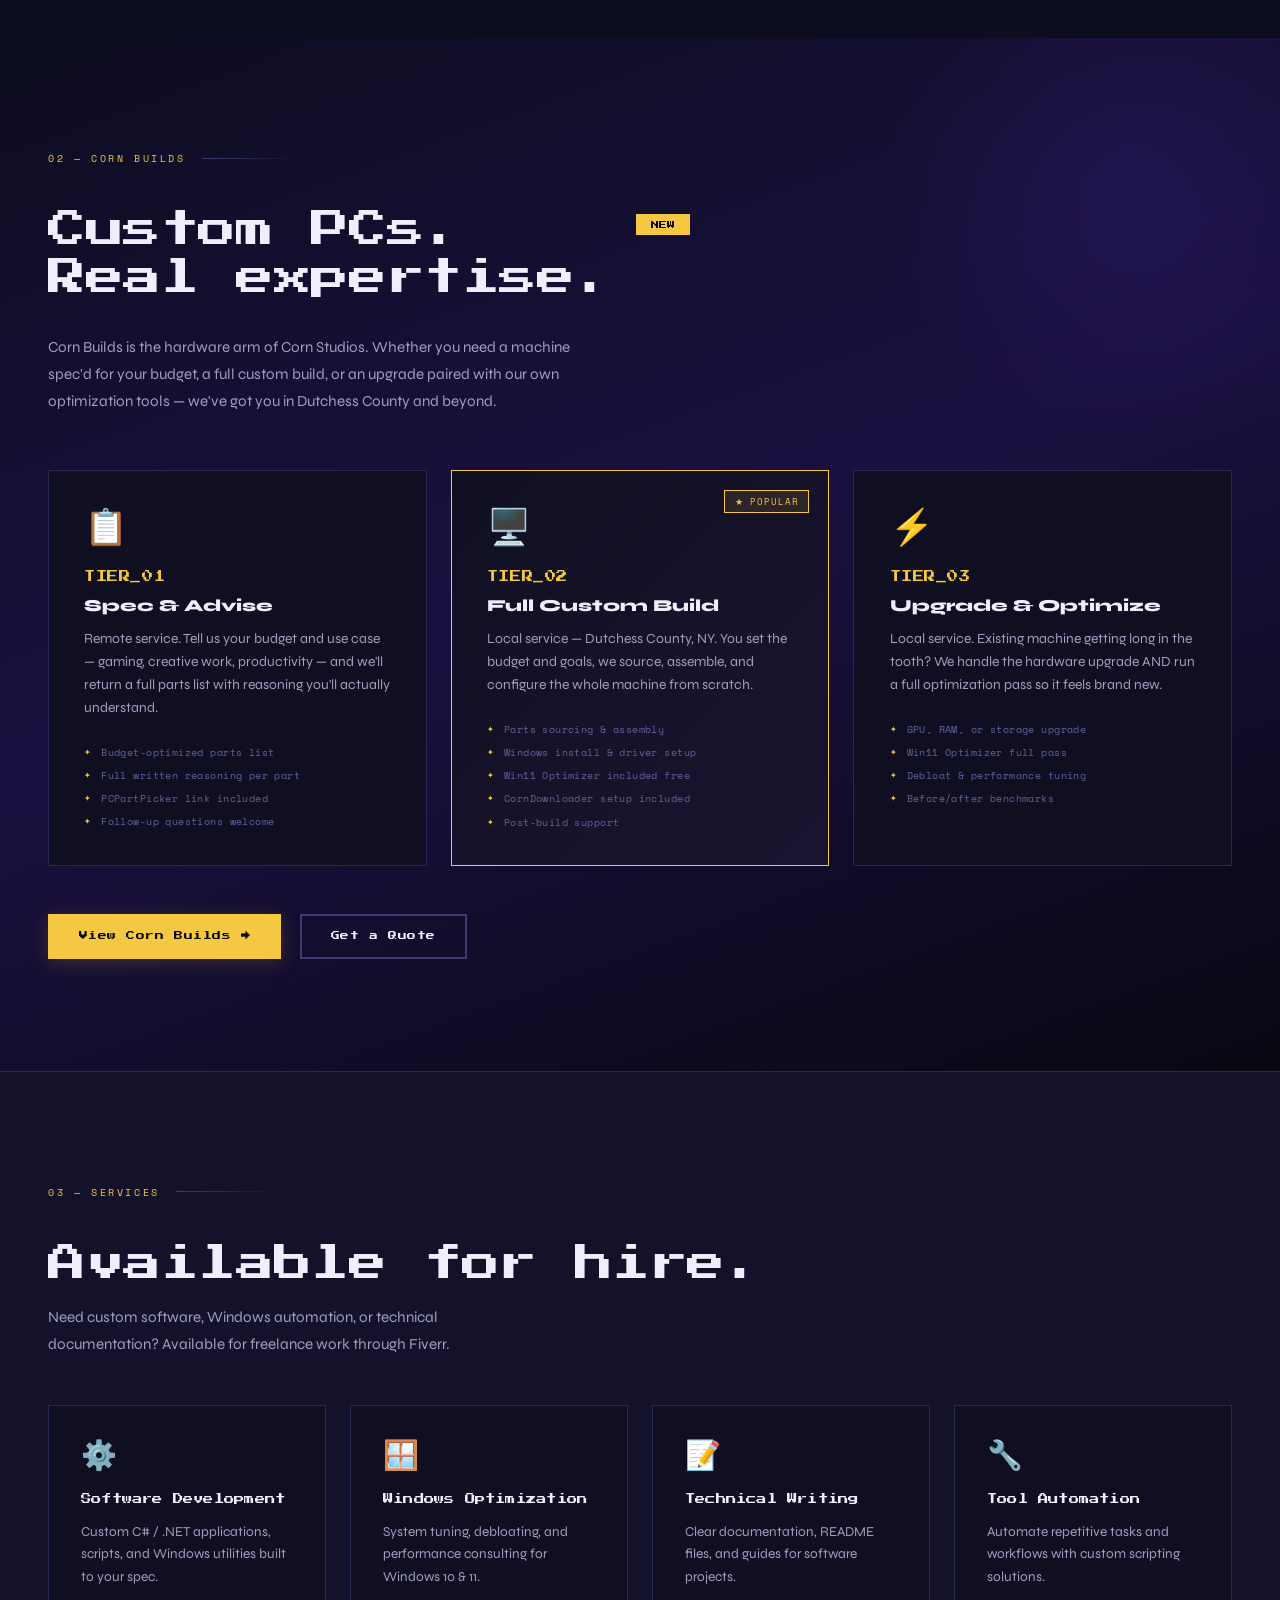
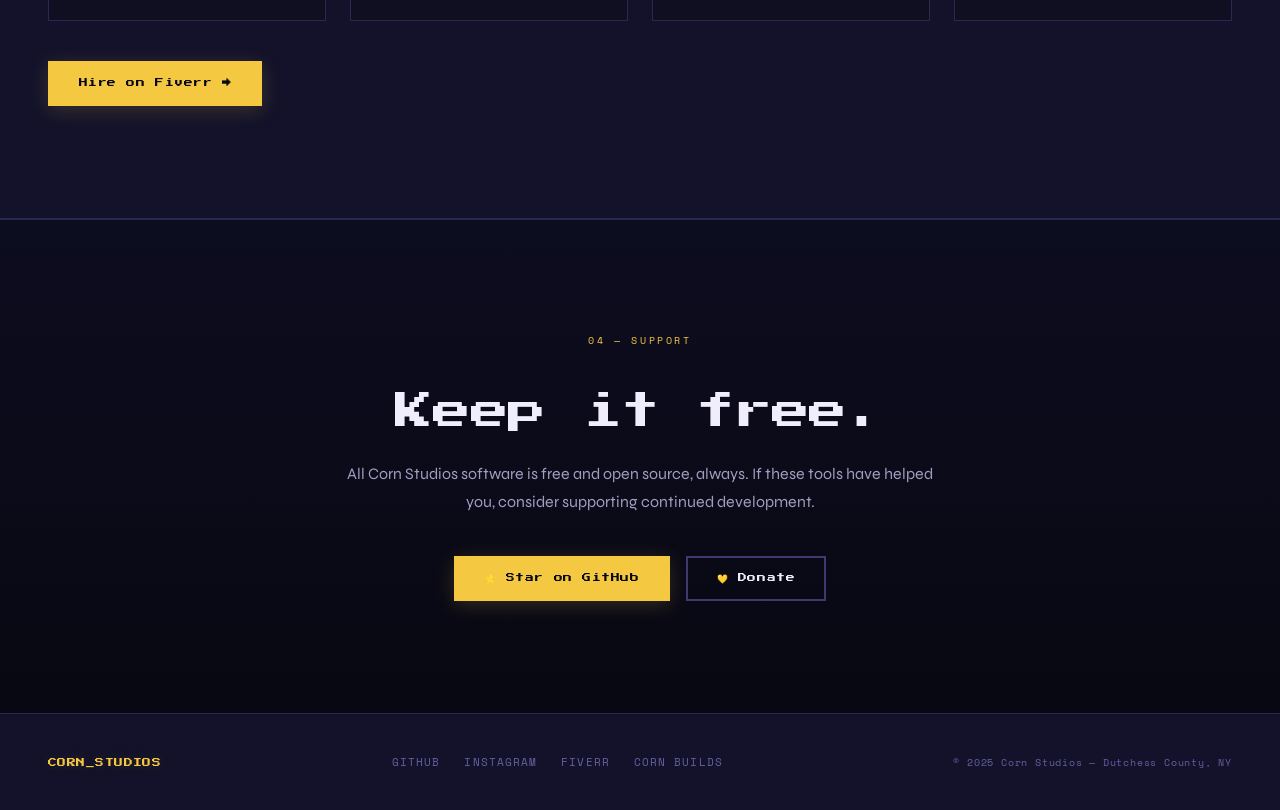
==== commit 8df00679: "Added Favicon and updated all pages to include it. Also added a new section to the index page about " ====
--- a/index.html
+++ b/index.html
@@ -6,9 +6,20 @@
   <title>Corn Studios</title>
   <link rel="preconnect" href="https://fonts.googleapis.com" />
   <link href="https://fonts.googleapis.com/css2?family=Press+Start+2P&family=Space+Mono:wght@400;700&family=Syne:wght@400;600;800&display=swap" rel="stylesheet" />
+  <link rel="icon" href="favicon.svg" type="image/svg+xml" />
   <link rel="stylesheet" href="style.css" />
 </head>
-<body>
+<body data-page="index">
+  <!-- Page transition overlay -->
+  <div class="page-transition" id="pageTransition"></div>
+
+  <!-- Mobile nav overlay -->
+  <div class="mobile-nav-overlay" id="mobileNavOverlay"></div>
+
+  <button class="hamburger" id="hamburger" aria-label="Toggle menu">
+    <span></span><span></span><span></span>
+  </button>
+
 
   <div class="cursor" id="cursor"></div>
   <div class="cursor-ring" id="cursorRing"></div>
--- a/style.css
+++ b/style.css
@@ -837,4 +837,135 @@
   .hero-scroll { left: 1.5rem; bottom: 150px; }
   body { cursor: auto; }
   .cursor, .cursor-ring { display: none; }
+}
+/* ─── PAGE TRANSITION ────────────────────────────────────── */
+.page-transition {
+  position: fixed;
+  inset: 0;
+  background: var(--bg);
+  z-index: 10000;
+  pointer-events: none;
+  opacity: 0;
+  transition: opacity 0.35s ease;
+}
+.page-transition.fade-out {
+  opacity: 1;
+  pointer-events: all;
+}
+body.is-leaving .page-transition {
+  opacity: 1;
+}
+
+/* ─── ACTIVE NAV LINK ────────────────────────────────────── */
+.nav-links a.nav-active {
+  color: var(--accent);
+  text-shadow: 0 0 12px var(--accent-glow);
+}
+
+/* ─── HAMBURGER BUTTON ───────────────────────────────────── */
+.hamburger {
+  display: none;
+  flex-direction: column;
+  justify-content: center;
+  align-items: center;
+  gap: 5px;
+  width: 40px; height: 40px;
+  background: transparent;
+  border: 1px solid var(--border2);
+  cursor: none;
+  position: fixed;
+  top: 1.2rem; right: 1.5rem;
+  z-index: 200;
+  padding: 0;
+  transition: border-color 0.2s;
+}
+.hamburger:hover { border-color: var(--accent); cursor: pointer; }
+.hamburger span {
+  display: block;
+  width: 18px; height: 1.5px;
+  background: var(--text);
+  transition: all 0.3s ease;
+  transform-origin: center;
+}
+.hamburger.open span:nth-child(1) { transform: translateY(6.5px) rotate(45deg); }
+.hamburger.open span:nth-child(2) { opacity: 0; transform: scaleX(0); }
+.hamburger.open span:nth-child(3) { transform: translateY(-6.5px) rotate(-45deg); }
+
+/* ─── MOBILE NAV OVERLAY ─────────────────────────────────── */
+.mobile-nav-overlay {
+  display: none;
+  position: fixed;
+  inset: 0;
+  background: rgba(8,8,18,0.97);
+  z-index: 150;
+  flex-direction: column;
+  justify-content: center;
+  align-items: center;
+  gap: 2.5rem;
+  opacity: 0;
+  pointer-events: none;
+  transition: opacity 0.3s ease;
+  backdrop-filter: blur(12px);
+}
+.mobile-nav-overlay.open {
+  opacity: 1;
+  pointer-events: all;
+}
+.mobile-nav-overlay a {
+  font-family: var(--font-display);
+  font-size: 0.75rem;
+  color: var(--text-dim);
+  text-decoration: none;
+  letter-spacing: 0.1em;
+  text-transform: uppercase;
+  transition: color 0.2s, text-shadow 0.2s;
+  line-height: 2;
+}
+.mobile-nav-overlay a:hover,
+.mobile-nav-overlay a.nav-active {
+  color: var(--accent);
+  text-shadow: 0 0 16px var(--accent-glow);
+}
+.mobile-nav-divider {
+  width: 40px; height: 1px;
+  background: var(--border2);
+}
+
+/* ─── SHOOTING METEOR ────────────────────────────────────── */
+.meteor-trail {
+  position: fixed;
+  top: 0; left: 0;
+  pointer-events: none;
+  z-index: 6;
+  width: 120px;
+  height: 2px;
+  border-radius: 2px;
+  background: linear-gradient(90deg, rgba(244,81,30,0.9), rgba(245,200,66,0.6), transparent);
+  box-shadow: 0 0 8px var(--meteor), 0 0 20px var(--meteor-glow);
+  opacity: 0;
+  transform-origin: left center;
+}
+.meteor-trail::after {
+  content: '☄️';
+  position: absolute;
+  right: -20px;
+  top: 50%;
+  transform: translateY(-50%);
+  font-size: 1.1rem;
+  filter: drop-shadow(0 0 6px var(--meteor));
+}
+
+@keyframes meteorShoot {
+  0%   { opacity: 0; transform: translate(0,0) rotate(var(--angle)); }
+  5%   { opacity: 1; }
+  85%  { opacity: 0.8; }
+  100% { opacity: 0; transform: translate(var(--tx), var(--ty)) rotate(var(--angle)); }
+}
+
+/* ─── RESPONSIVE — MOBILE NAV ────────────────────────────── */
+@media (max-width: 768px) {
+  .nav-links { display: none; }
+  .hamburger { display: flex; }
+  .mobile-nav-overlay { display: flex; }
+  .hamburger { cursor: pointer; }
 }
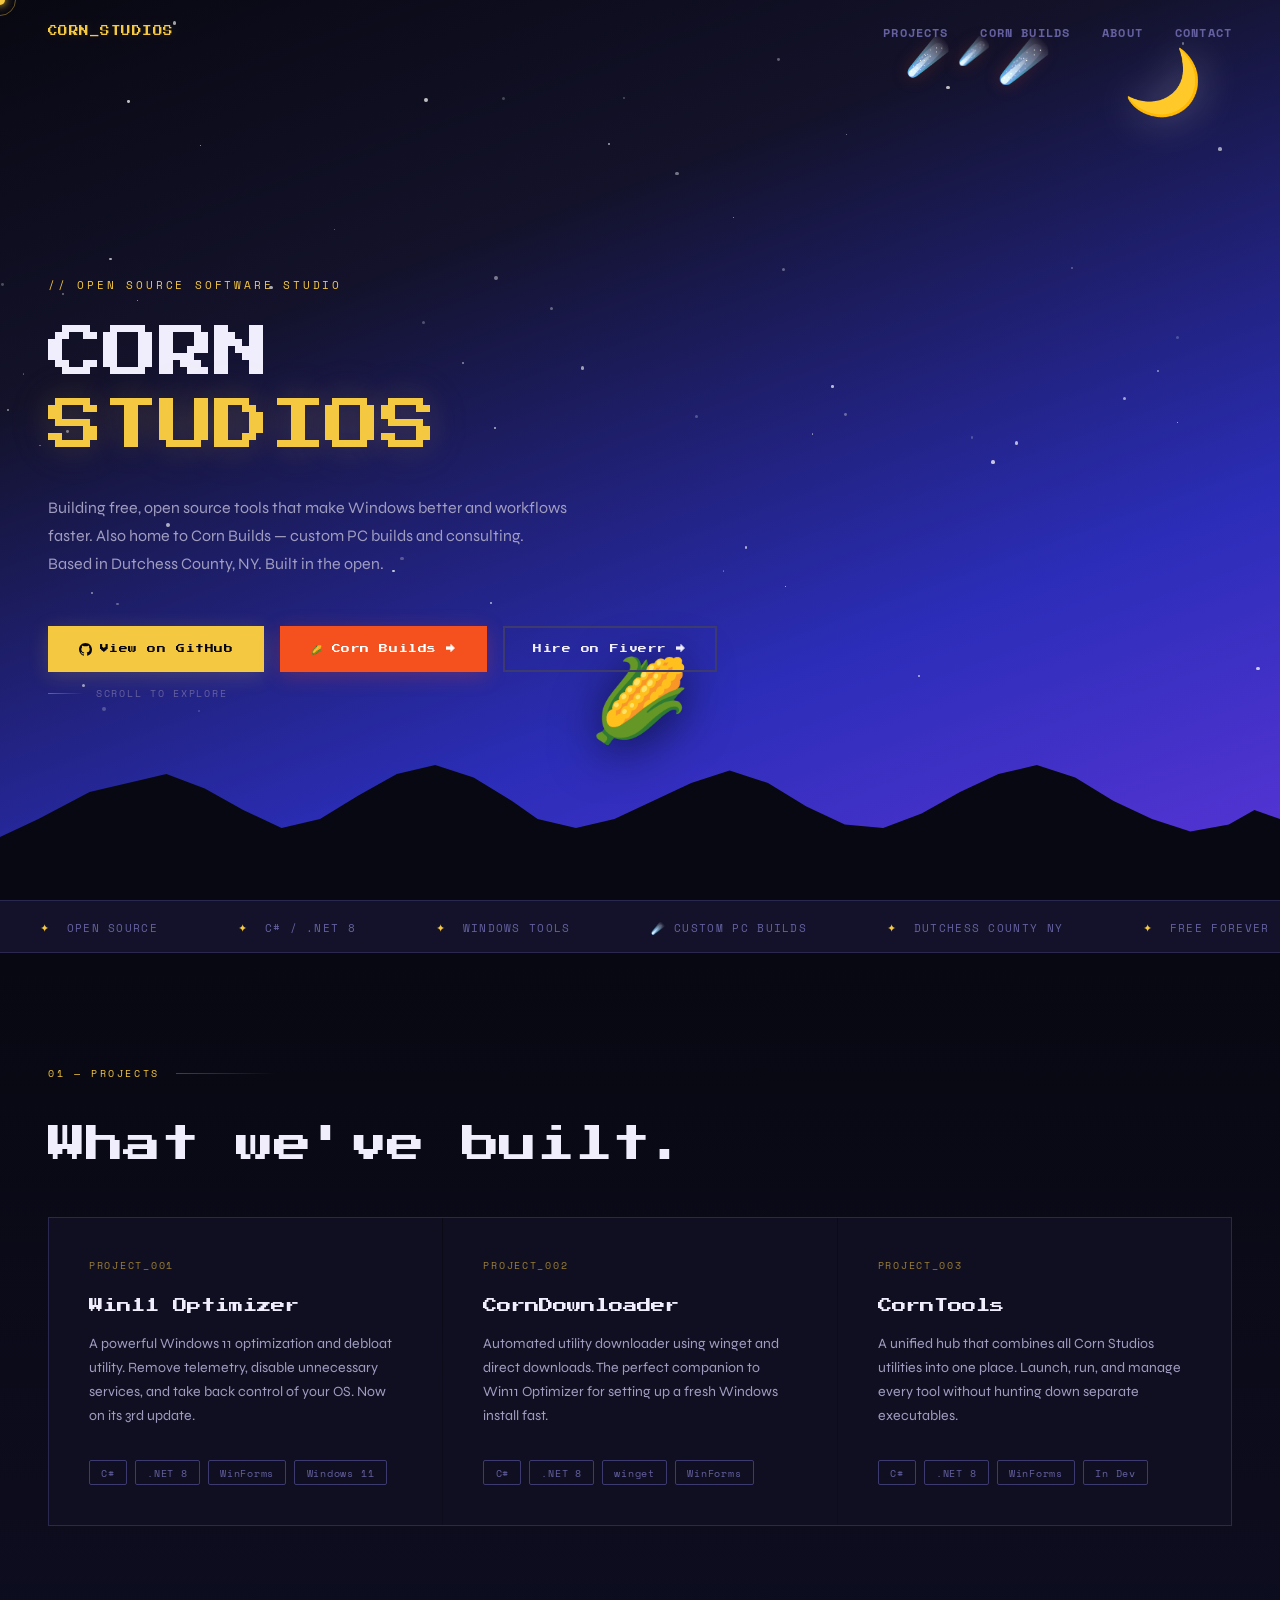
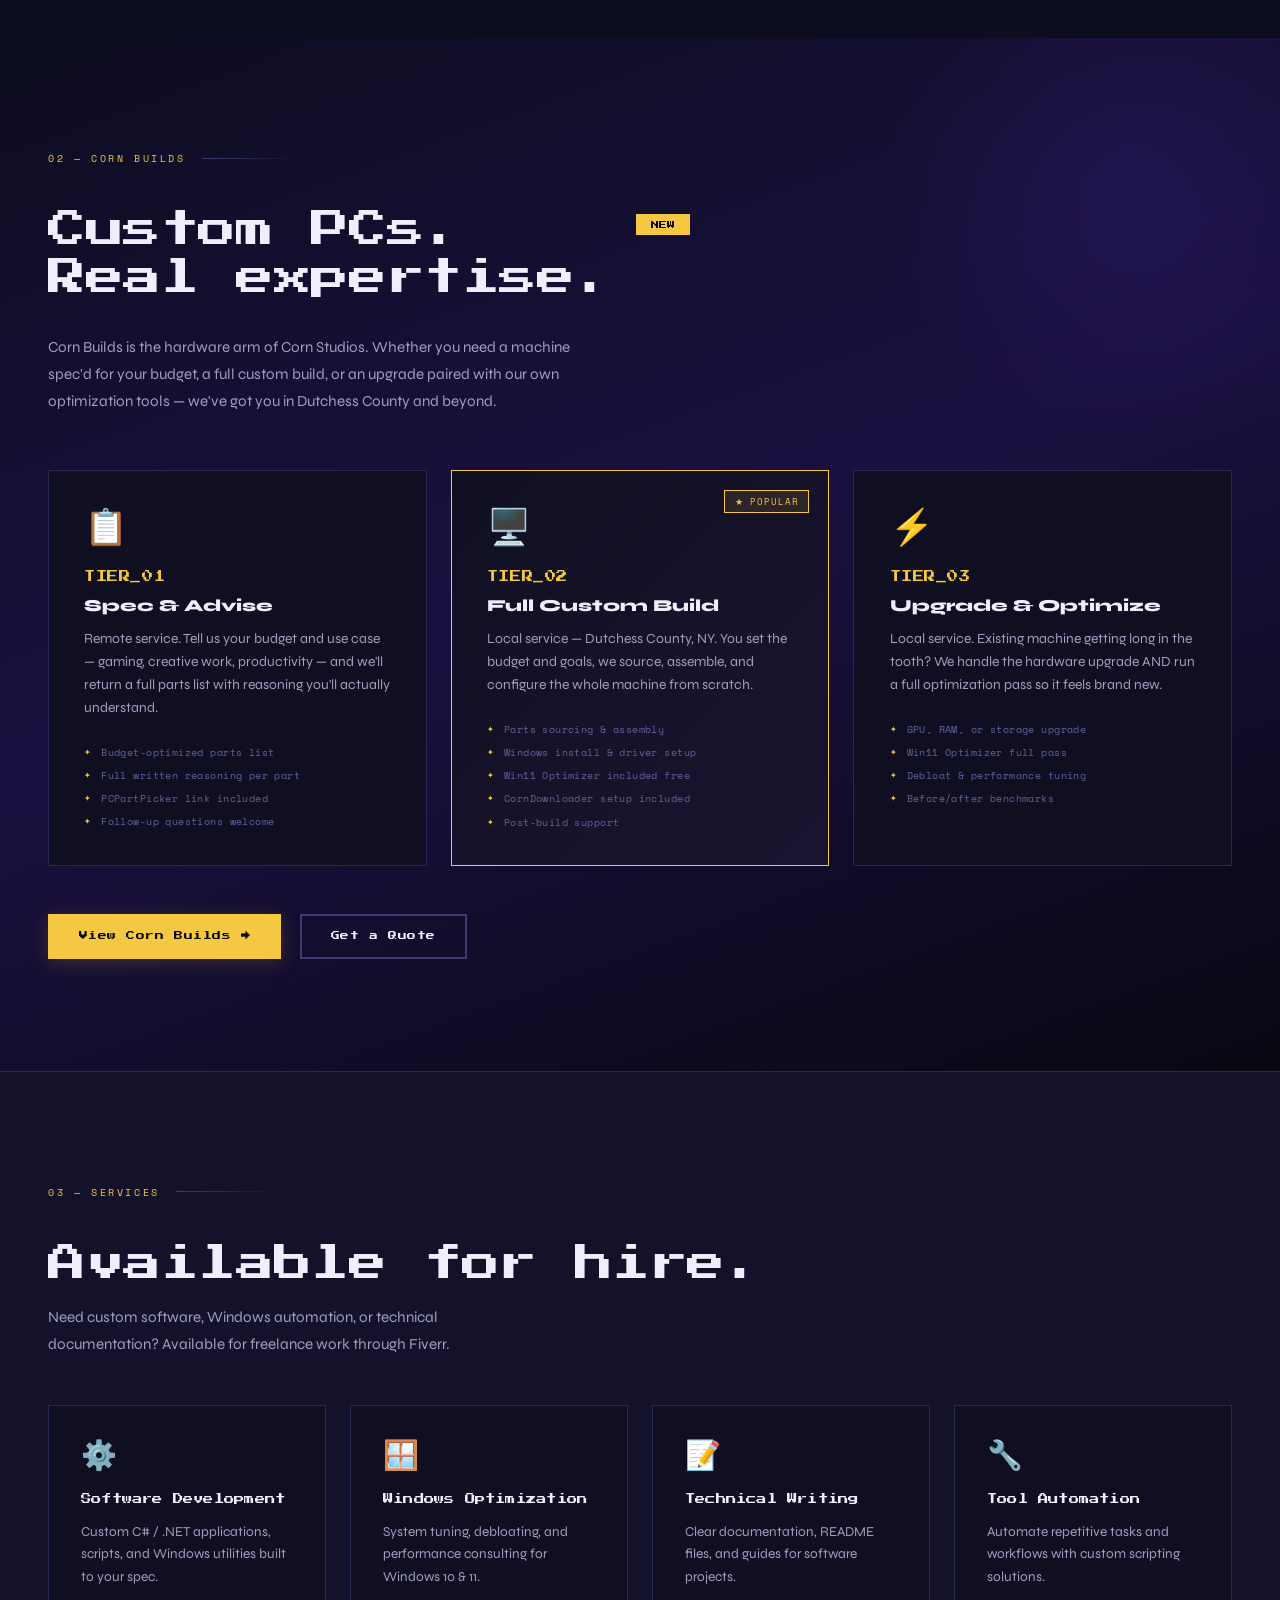
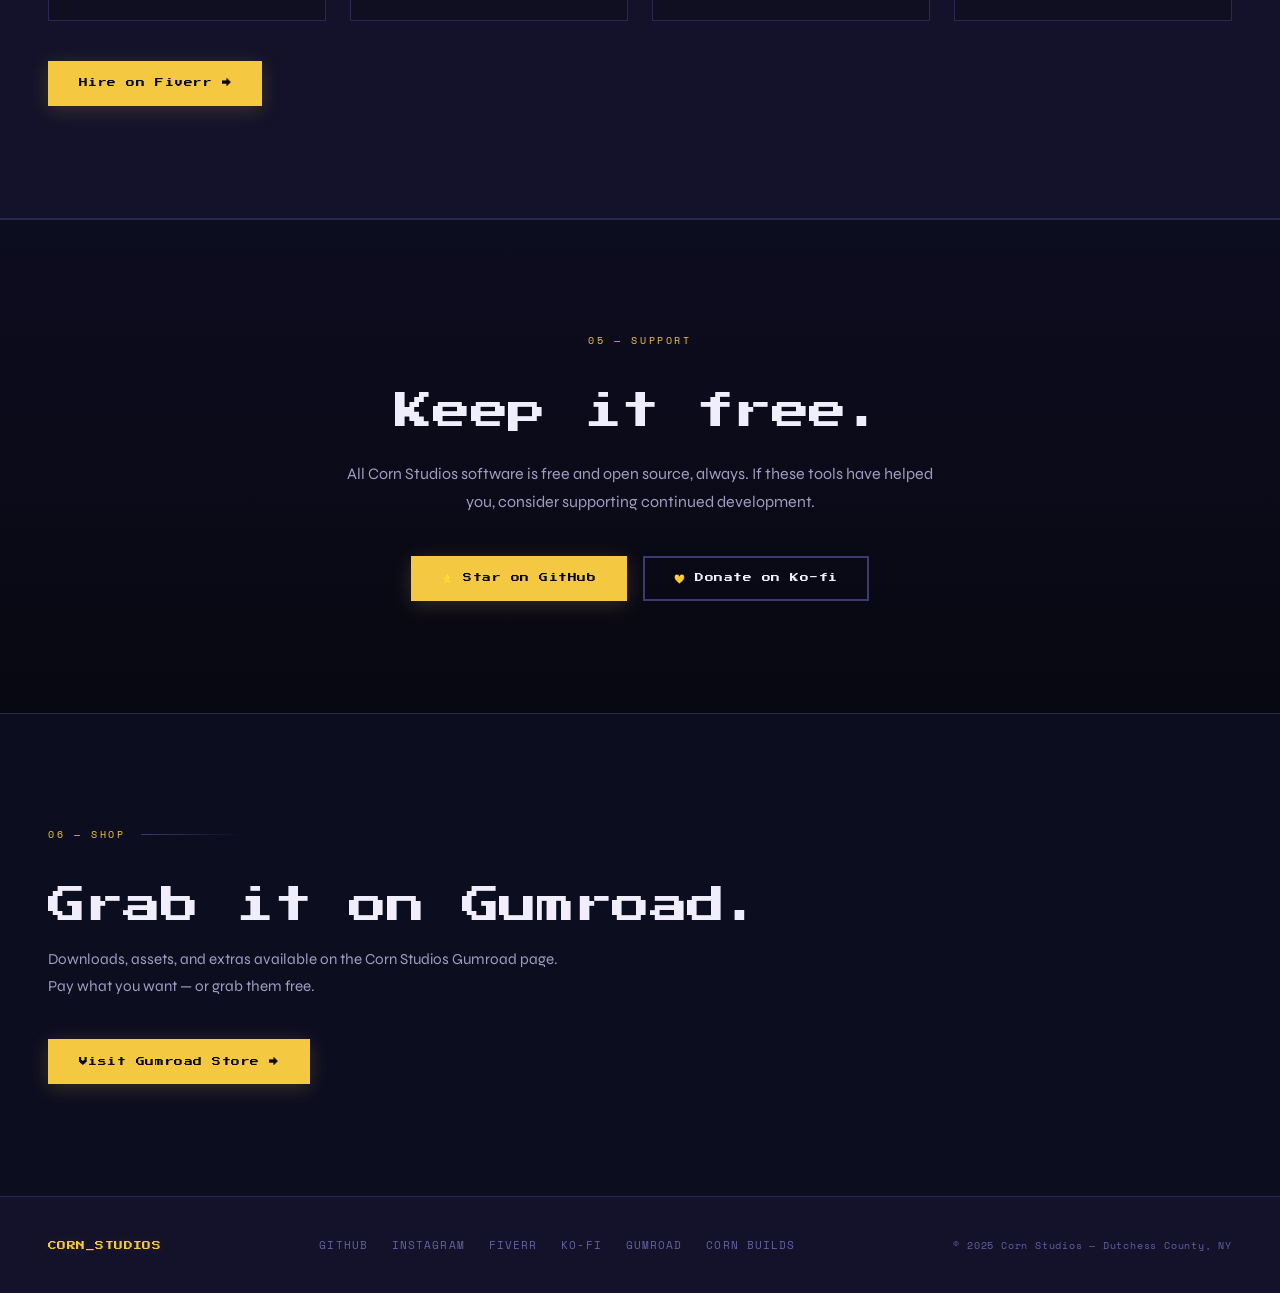
==== commit db7e9000: "Edited both Contact and Projects pages to add a link to the GitHub, and added an avatar image. Also " ====
--- a/index.html
+++ b/index.html
@@ -65,7 +65,7 @@
           View on GitHub
         </a>
         <a href="builds.html" class="btn btn-meteor">🌽 Corn Builds →</a>
-        <a href="#services" class="btn btn-ghost">Hire on Fiverr →</a>
+        <a href="https://www.fiverr.com/connorcorn07?public_mode=true" class="btn btn-ghost" target="_blank">Hire on Fiverr →</a>
       </div>
     </div>
 
@@ -107,7 +107,7 @@
     <p class="section-label reveal">01 — Projects</p>
     <h2 class="section-title reveal">What we've built.</h2>
     <div class="projects-grid">
-      <a href="https://github.com/ConnorCorn07" class="project-card reveal" target="_blank">
+      <a href="https://github.com/Corn-Studios/win11op" class="project-card reveal" target="_blank">
         <p class="project-num">PROJECT_001</p>
         <h3 class="project-name">Win11 Optimizer</h3>
         <p class="project-desc">A powerful Windows 11 optimization and debloat utility. Remove telemetry, disable unnecessary services, and take back control of your OS. Now on its 3rd update.</p>
@@ -119,7 +119,7 @@
         </div>
         <span class="project-arrow">↗</span>
       </a>
-      <a href="https://github.com/ConnorCorn07" class="project-card reveal" target="_blank">
+      <a href="https://github.com/Corn-Studios/CornDownloader" class="project-card reveal" target="_blank">
         <p class="project-num">PROJECT_002</p>
         <h3 class="project-name">CornDownloader</h3>
         <p class="project-desc">Automated utility downloader using winget and direct downloads. The perfect companion to Win11 Optimizer for setting up a fresh Windows install fast.</p>
@@ -131,10 +131,10 @@
         </div>
         <span class="project-arrow">↗</span>
       </a>
-      <a href="https://github.com/Corn-Studios" class="project-card reveal" target="_blank">
+      <a href="https://github.com/Corn-Studios/CornTools" class="project-card reveal" target="_blank">
         <p class="project-num">PROJECT_003</p>
-        <h3 class="project-name">CornLauncher</h3>
-        <p class="project-desc">A unified launcher and manager for all Corn Studios tools. Launch, update, and manage every utility from one place. Currently in development.</p>
+        <h3 class="project-name">CornTools</h3>
+        <p class="project-desc">A unified hub that combines all Corn Studios utilities into one place. Launch, run, and manage every tool without hunting down separate executables.</p>
         <div class="project-tags">
           <span class="tag">C#</span>
           <span class="tag">.NET 8</span>
@@ -231,22 +231,34 @@
       </div>
     </div>
     <div style="margin-top:2.5rem" class="reveal">
-      <a href="#" class="btn btn-primary">Hire on Fiverr →</a>
+      <a href="https://www.fiverr.com/connorcorn07?public_mode=true" class="btn btn-primary" target="_blank">Hire on Fiverr →</a>
     </div>
   </section>
 
   <!-- ── SUPPORT ── -->
   <section id="support">
     <div class="support-inner">
-      <p class="section-label reveal">04 — Support</p>
+      <p class="section-label reveal">05 — Support</p>
       <h2 class="section-title reveal">Keep it free.</h2>
       <p class="support-desc reveal">
         All Corn Studios software is free and open source, always. If these tools have helped you, consider supporting continued development.
       </p>
       <div class="support-ctas reveal">
         <a href="https://github.com/Corn-Studios" class="btn btn-primary" target="_blank">⭐ Star on GitHub</a>
-        <a href="https://github.com/Corn-Studios" class="btn btn-ghost" target="_blank">💛 Donate</a>
-      </div>
+        <a href="https://ko-fi.com/cornstudiosdev" class="btn btn-ghost" target="_blank">💛 Donate on Ko-fi</a>
+      </div>
+    </div>
+  </section>
+
+  <!-- ── GUMROAD ── -->
+  <section id="gumroad" style="background:var(--bg2);border-top:1px solid var(--border);">
+    <p class="section-label reveal">06 — Shop</p>
+    <h2 class="section-title reveal">Grab it on Gumroad.</h2>
+    <p class="reveal" style="color:var(--text-dim);max-width:520px;line-height:1.75;margin-top:0.5rem;font-size:0.95rem;">
+      Downloads, assets, and extras available on the Corn Studios Gumroad page. Pay what you want — or grab them free.
+    </p>
+    <div style="margin-top:2.5rem;" class="reveal">
+      <a href="https://cornstudio.gumroad.com/" class="btn btn-primary" target="_blank">Visit Gumroad Store →</a>
     </div>
   </section>
 
@@ -255,7 +267,9 @@
     <div class="footer-links">
       <a href="https://github.com/Corn-Studios" target="_blank">GitHub</a>
       <a href="https://instagram.com/cornstudiosdev" target="_blank">Instagram</a>
-      <a href="#services">Fiverr</a>
+      <a href="https://www.fiverr.com/connorcorn07?public_mode=true" target="_blank">Fiverr</a>
+      <a href="https://ko-fi.com/cornstudiosdev" target="_blank">Ko-fi</a>
+      <a href="https://cornstudio.gumroad.com/" target="_blank">Gumroad</a>
       <a href="builds.html">Corn Builds</a>
     </div>
     <span class="footer-copy">© 2025 Corn Studios — Dutchess County, NY</span>
--- a/style.css
+++ b/style.css
@@ -968,4 +968,177 @@
   .hamburger { display: flex; }
   .mobile-nav-overlay { display: flex; }
   .hamburger { cursor: pointer; }
+}
+
+/* ─── ABOUT AVATAR ───────────────────────────────────────── */
+.about-avatar {
+  width: 140px;
+  height: 140px;
+  border-radius: 12px;
+  border: 2px solid var(--border2);
+  object-fit: cover;
+  image-rendering: pixelated;
+  box-shadow: 0 0 32px var(--accent-glow), 0 8px 32px rgba(0,0,0,0.4);
+  flex-shrink: 0;
+  margin-top: 0.5rem;
+  transition: box-shadow 0.3s, transform 0.3s;
+}
+.about-avatar:hover {
+  box-shadow: 0 0 48px var(--accent-glow), 0 12px 40px rgba(0,0,0,0.5);
+  transform: translateY(-3px);
+}
+
+@media (max-width: 600px) {
+  .about-avatar { width: 100px; height: 100px; }
+}
+
+/* ─── CONTACT LINK CARDS ─────────────────────────────────── */
+.contact-links-grid {
+  display: grid;
+  grid-template-columns: repeat(auto-fit, minmax(240px, 1fr));
+  gap: 1rem;
+}
+.contact-link-card {
+  display: flex;
+  align-items: center;
+  gap: 1.2rem;
+  padding: 1.5rem 1.8rem;
+  background: var(--card);
+  border: 1px solid var(--border);
+  text-decoration: none;
+  color: inherit;
+  position: relative;
+  transition: border-color 0.25s, transform 0.25s, background 0.25s;
+  overflow: hidden;
+}
+.contact-link-card::before {
+  content: '';
+  position: absolute;
+  inset: 0;
+  background: linear-gradient(135deg, rgba(245,200,66,0.04), transparent);
+  opacity: 0;
+  transition: opacity 0.3s;
+}
+.contact-link-card:hover {
+  border-color: var(--accent);
+  transform: translateY(-3px);
+  background: var(--surface);
+}
+.contact-link-card:hover::before { opacity: 1; }
+.contact-link-card:hover .contact-link-icon { color: var(--accent); }
+
+.contact-link-icon {
+  color: var(--muted);
+  flex-shrink: 0;
+  transition: color 0.25s;
+  display: flex;
+  align-items: center;
+}
+.contact-link-info { flex: 1; }
+.contact-link-platform {
+  font-family: var(--font-mono);
+  font-size: 0.6rem;
+  color: var(--accent);
+  letter-spacing: 0.18em;
+  text-transform: uppercase;
+  margin-bottom: 0.3rem;
+}
+.contact-link-handle {
+  font-family: var(--font-body);
+  font-size: 0.95rem;
+  font-weight: 600;
+  color: var(--text);
+}
+.contact-link-arrow {
+  font-size: 1.2rem;
+  color: var(--muted);
+  transition: color 0.25s, transform 0.25s;
+}
+.contact-link-card:hover .contact-link-arrow {
+  color: var(--accent);
+  transform: translate(3px, -3px);
+}
+
+/* ─── CONTACT FORM ───────────────────────────────────────── */
+.contact-form-wrap {
+  display: grid;
+  grid-template-columns: 1fr 1.4fr;
+  gap: 5rem;
+  align-items: start;
+}
+@media (max-width: 860px) {
+  .contact-form-wrap { grid-template-columns: 1fr; gap: 2.5rem; }
+}
+
+.contact-form {
+  display: flex;
+  flex-direction: column;
+  gap: 1.25rem;
+}
+.form-row {
+  display: grid;
+  grid-template-columns: 1fr 1fr;
+  gap: 1.25rem;
+}
+@media (max-width: 560px) {
+  .form-row { grid-template-columns: 1fr; }
+}
+
+.form-group { display: flex; flex-direction: column; gap: 0.5rem; }
+
+.form-label {
+  font-family: var(--font-mono);
+  font-size: 0.58rem;
+  letter-spacing: 0.2em;
+  text-transform: uppercase;
+  color: var(--accent);
+}
+
+.form-input {
+  background: var(--card);
+  border: 1px solid var(--border);
+  color: var(--text);
+  font-family: var(--font-body);
+  font-size: 0.9rem;
+  padding: 0.85rem 1rem;
+  outline: none;
+  transition: border-color 0.2s, box-shadow 0.2s;
+  width: 100%;
+  appearance: none;
+  -webkit-appearance: none;
+}
+.form-input::placeholder { color: var(--muted); }
+.form-input:focus {
+  border-color: var(--accent);
+  box-shadow: 0 0 0 3px var(--accent-glow);
+}
+
+.form-select {
+  background-image: url("data:image/svg+xml,%3Csvg xmlns='http://www.w3.org/2000/svg' width='12' height='8' viewBox='0 0 12 8'%3E%3Cpath d='M1 1l5 5 5-5' stroke='%236561a0' stroke-width='1.5' fill='none' stroke-linecap='round'/%3E%3C/svg%3E");
+  background-repeat: no-repeat;
+  background-position: right 1rem center;
+  padding-right: 2.5rem;
+  cursor: pointer;
+}
+.form-select option { background: var(--bg2); color: var(--text); }
+
+.form-textarea {
+  min-height: 140px;
+  resize: vertical;
+  line-height: 1.65;
+}
+
+.form-submit {
+  align-self: flex-start;
+  margin-top: 0.5rem;
+  cursor: pointer;
+}
+.form-submit:hover { cursor: pointer; }
+
+.form-note {
+  font-family: var(--font-mono);
+  font-size: 0.58rem;
+  color: var(--muted);
+  letter-spacing: 0.1em;
+  margin-top: -0.5rem;
 }
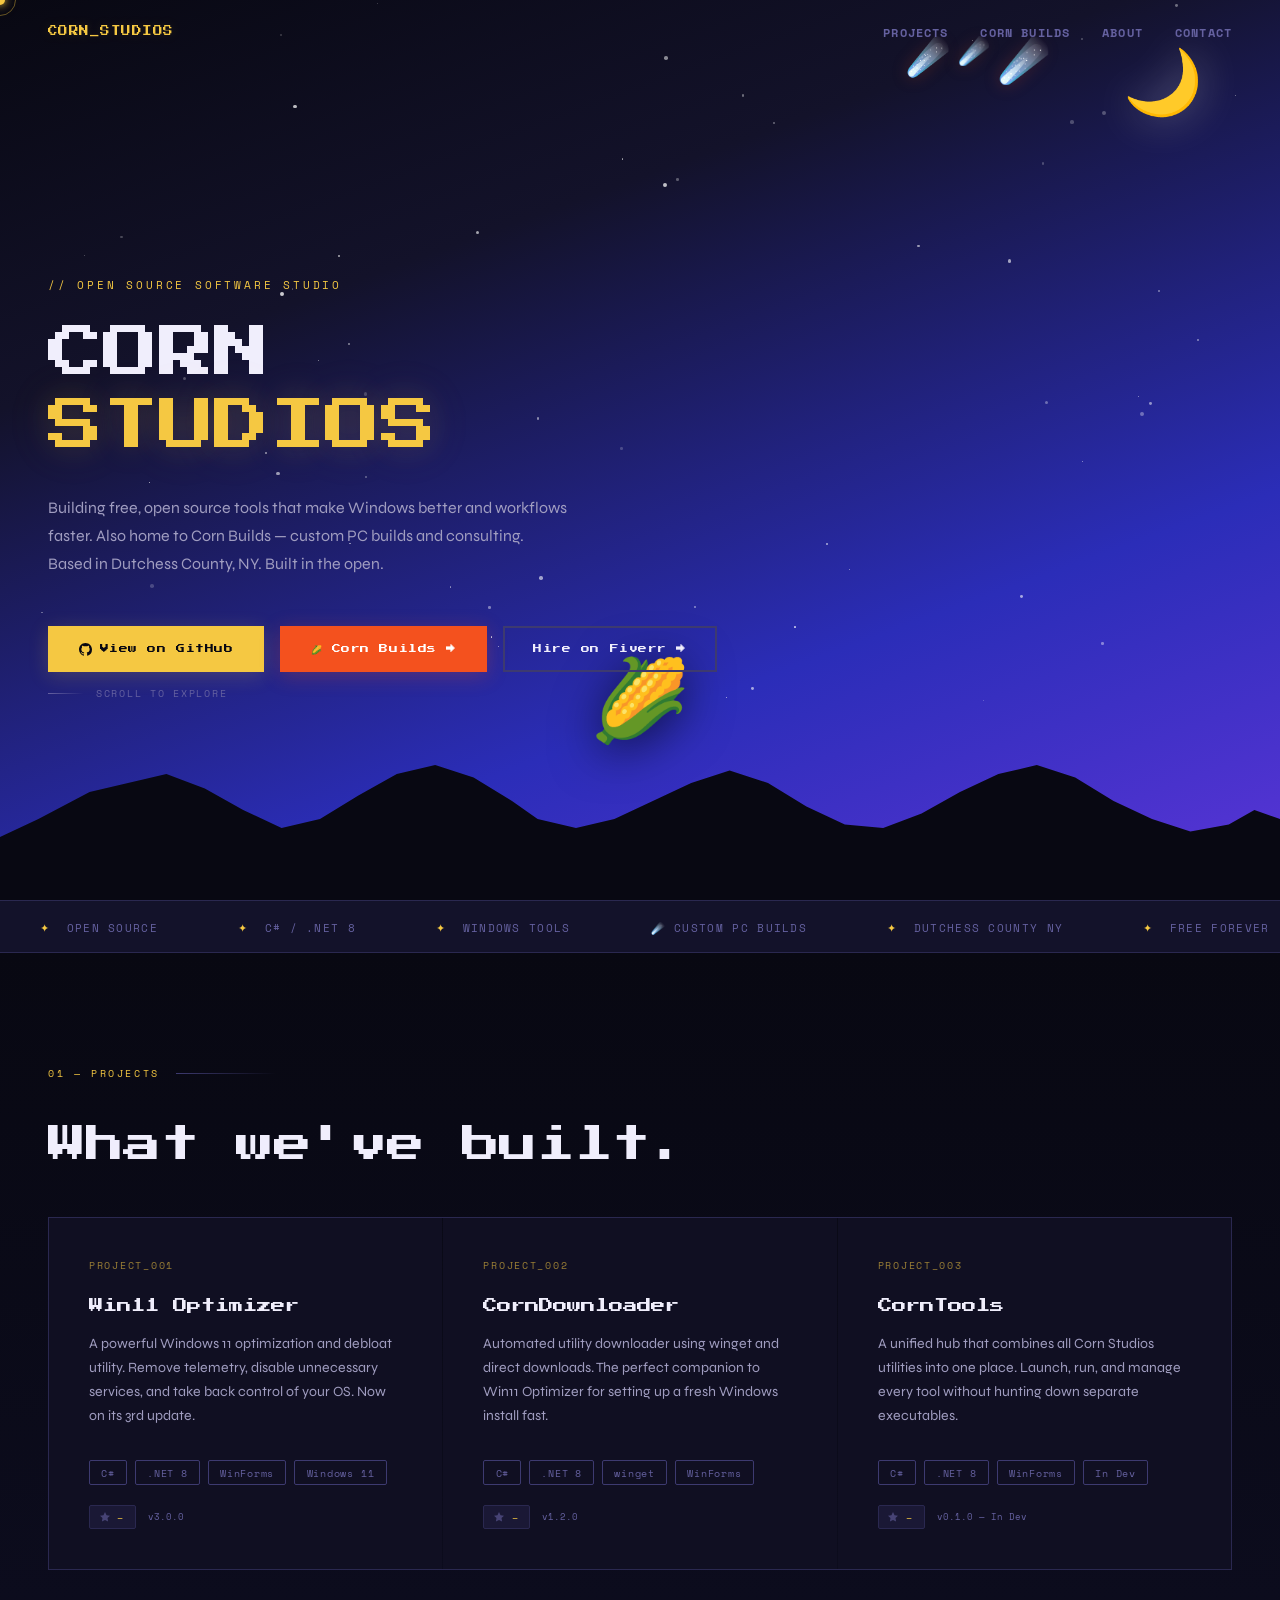
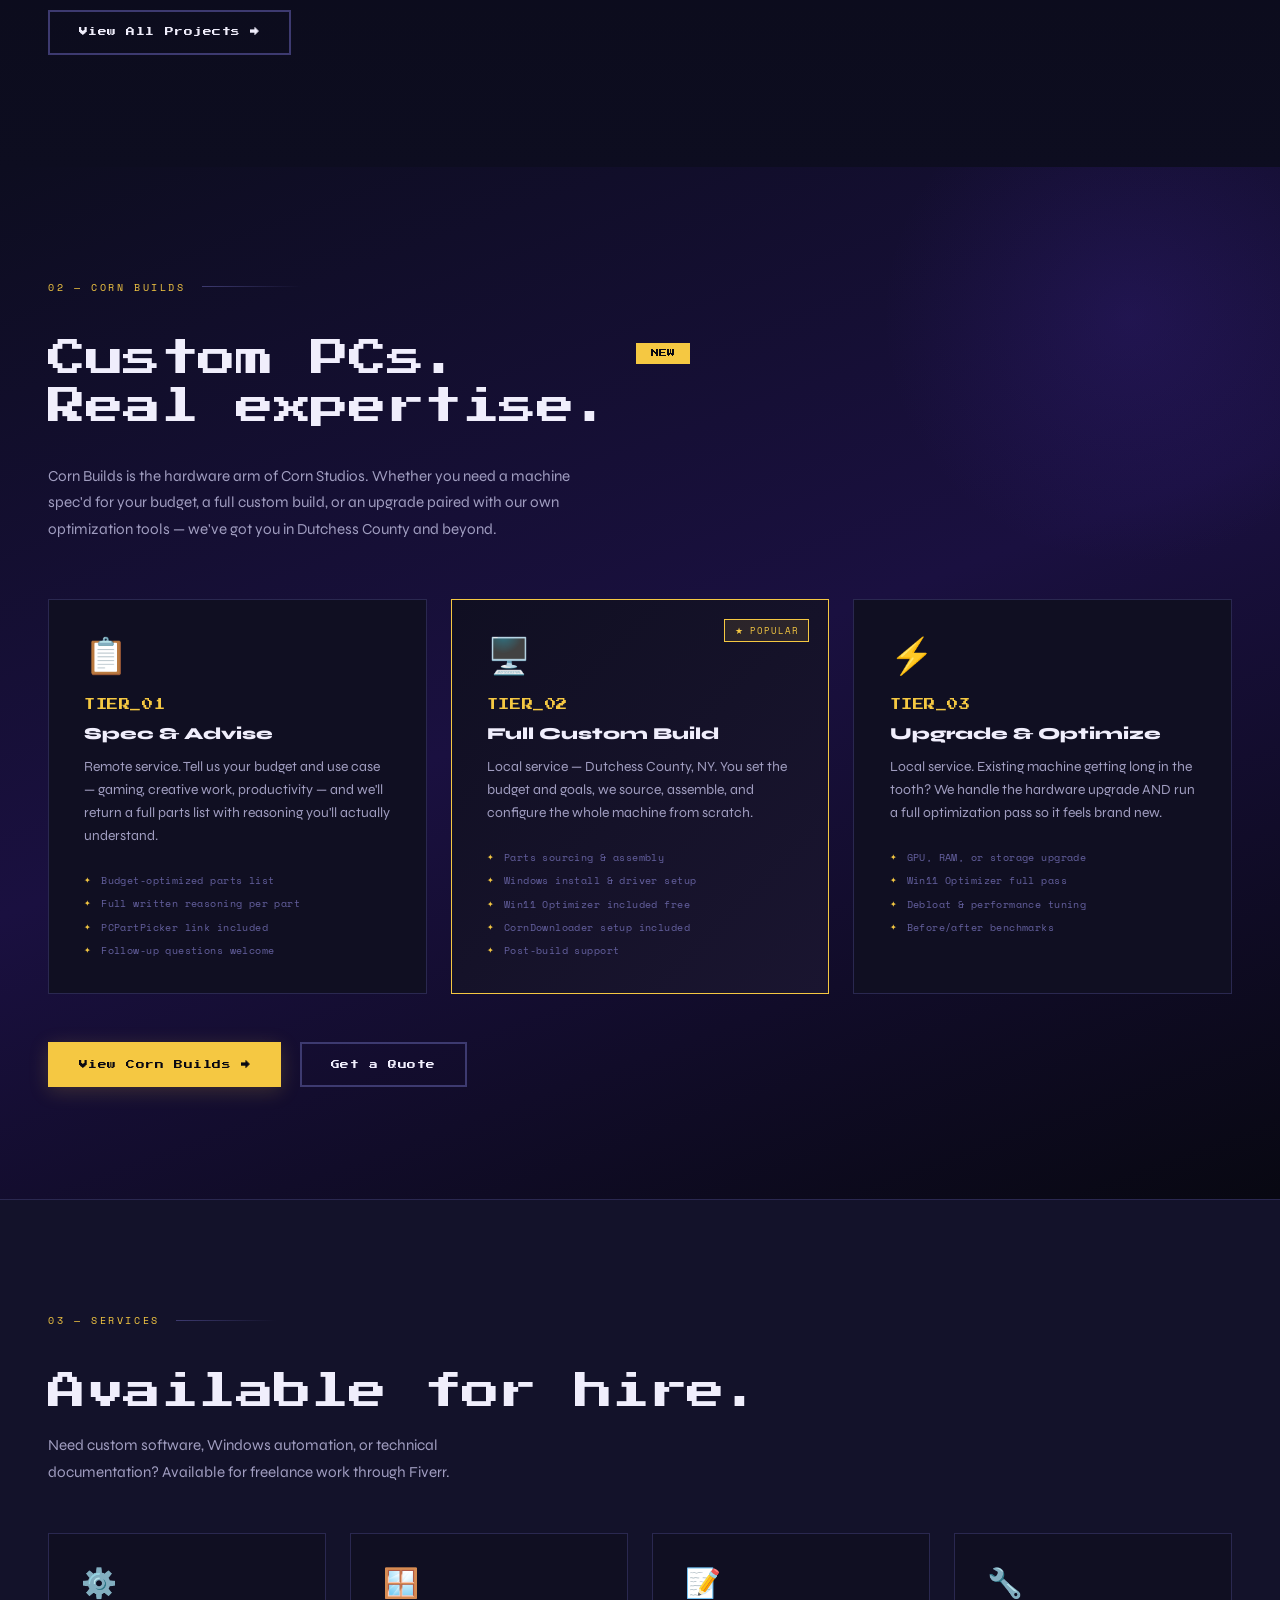
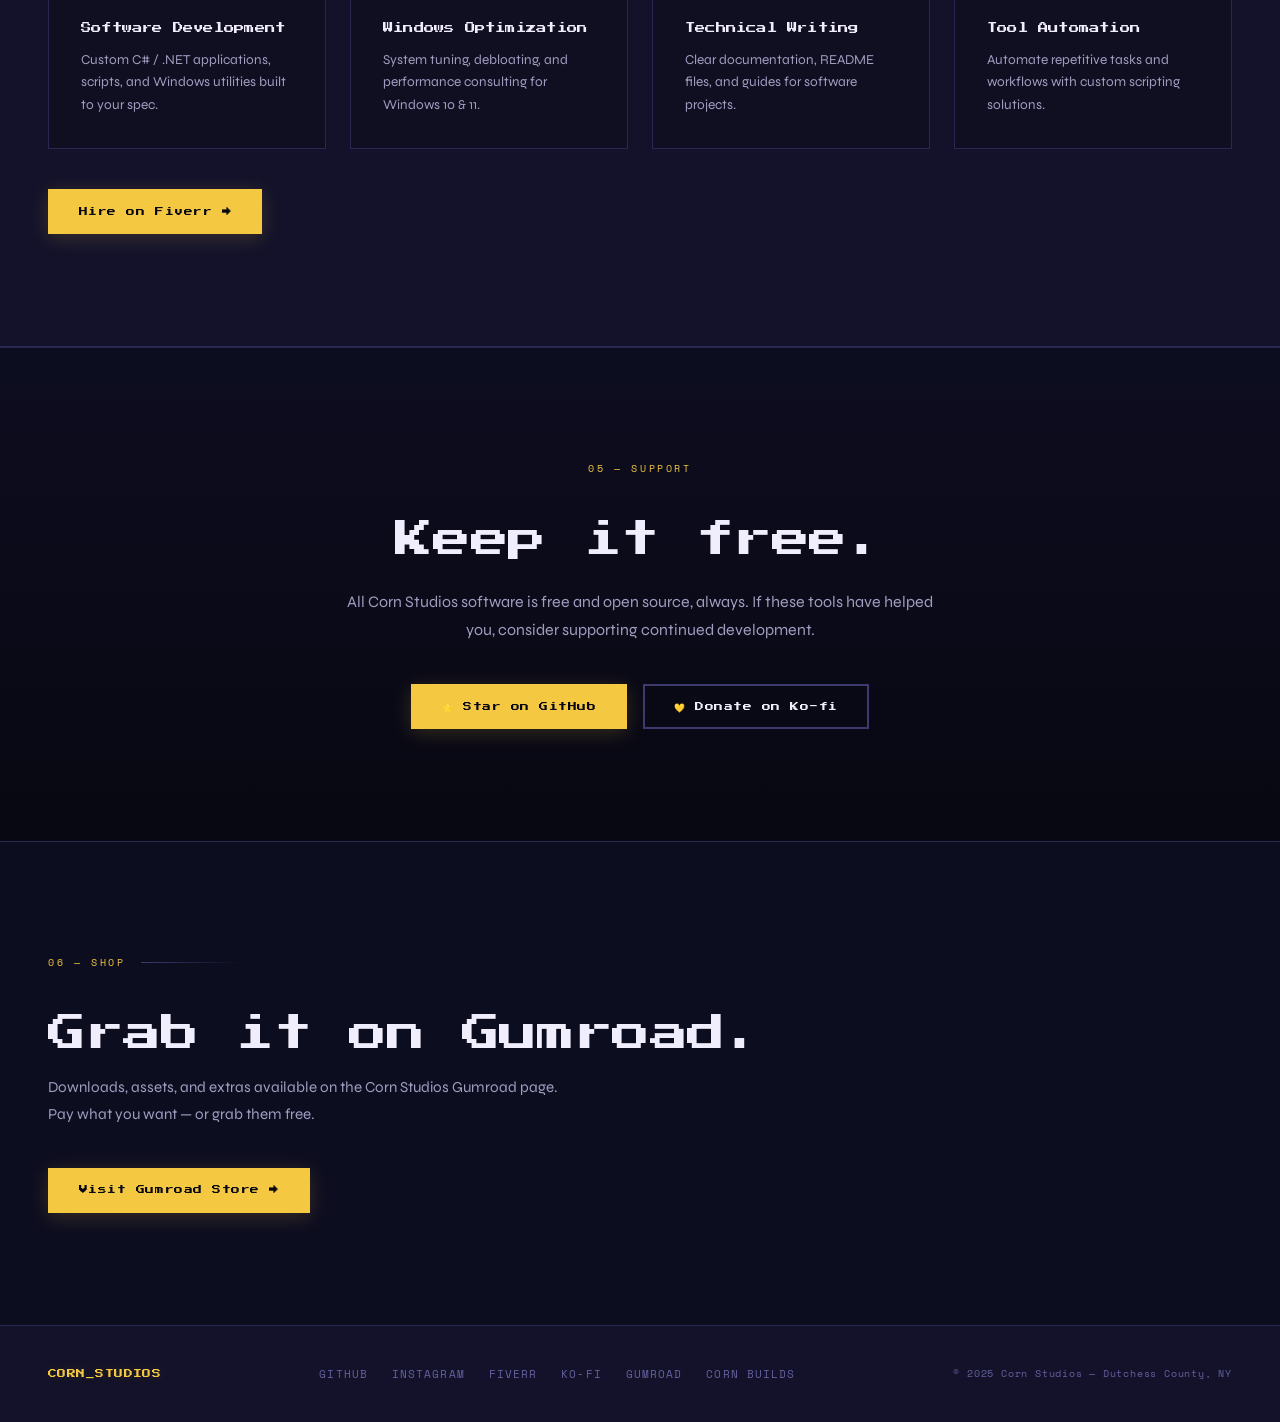
==== commit 0c8b657d: "Refractored entire codebase: split CSS into base, components, nav, and page-specific files; split JS" ====
--- a/index.html
+++ b/index.html
@@ -7,19 +7,19 @@
   <link rel="preconnect" href="https://fonts.googleapis.com" />
   <link href="https://fonts.googleapis.com/css2?family=Press+Start+2P&family=Space+Mono:wght@400;700&family=Syne:wght@400;600;800&display=swap" rel="stylesheet" />
   <link rel="icon" href="favicon.svg" type="image/svg+xml" />
-  <link rel="stylesheet" href="style.css" />
+  <link rel="stylesheet" href="css/base.css" />
+  <link rel="stylesheet" href="css/nav.css" />
+  <link rel="stylesheet" href="css/animations.css" />
+  <link rel="stylesheet" href="css/components.css" />
+  <link rel="stylesheet" href="css/pages/index.css" />
 </head>
 <body data-page="index">
-  <!-- Page transition overlay -->
   <div class="page-transition" id="pageTransition"></div>
-
-  <!-- Mobile nav overlay -->
   <div class="mobile-nav-overlay" id="mobileNavOverlay"></div>
 
   <button class="hamburger" id="hamburger" aria-label="Toggle menu">
     <span></span><span></span><span></span>
   </button>
-
 
   <div class="cursor" id="cursor"></div>
   <div class="cursor-ring" id="cursorRing"></div>
@@ -37,17 +37,13 @@
   <!-- ── HERO ── -->
   <section class="hero">
     <div class="hero-stars" id="heroStars"></div>
-
     <div class="hero-moon">🌙</div>
-
     <div class="hero-meteors">
       <span class="meteor-emoji" style="animation-delay:0s">☄️</span>
       <span class="meteor-emoji" style="animation-delay:0.4s;font-size:1.6rem">☄️</span>
       <span class="meteor-emoji" style="animation-delay:0.8s;font-size:2.6rem">☄️</span>
     </div>
-
     <div class="hero-corn">🌽</div>
-
     <div class="hero-content">
       <p class="hero-eyebrow">// Open Source Software Studio</p>
       <h1 class="hero-title">
@@ -68,7 +64,6 @@
         <a href="https://www.fiverr.com/connorcorn07?public_mode=true" class="btn btn-ghost" target="_blank">Hire on Fiverr →</a>
       </div>
     </div>
-
     <div class="hero-scroll">
       <div class="scroll-line"></div>
       Scroll to explore
@@ -88,7 +83,6 @@
       <span class="ticker-item"><span class="t-meteor">🌽</span> Corn Builds</span>
       <span class="ticker-item"><span class="t-icon">✦</span> PC Consulting</span>
       <span class="ticker-item"><span class="t-icon">✦</span> Community Supported</span>
-      <!-- duplicate for seamless loop -->
       <span class="ticker-item"><span class="t-icon">✦</span> Open Source</span>
       <span class="ticker-item"><span class="t-icon">✦</span> C# / .NET 8</span>
       <span class="ticker-item"><span class="t-icon">✦</span> Windows Tools</span>
@@ -107,42 +101,57 @@
     <p class="section-label reveal">01 — Projects</p>
     <h2 class="section-title reveal">What we've built.</h2>
     <div class="projects-grid">
-      <a href="https://github.com/Corn-Studios/win11op" class="project-card reveal" target="_blank">
+      <a href="https://github.com/Corn-Studios/win11op" class="project-card reveal" target="_blank" data-repo="win11op">
         <p class="project-num">PROJECT_001</p>
         <h3 class="project-name">Win11 Optimizer</h3>
         <p class="project-desc">A powerful Windows 11 optimization and debloat utility. Remove telemetry, disable unnecessary services, and take back control of your OS. Now on its 3rd update.</p>
         <div class="project-tags">
-          <span class="tag">C#</span>
-          <span class="tag">.NET 8</span>
-          <span class="tag">WinForms</span>
-          <span class="tag">Windows 11</span>
+          <span class="tag">C#</span><span class="tag">.NET 8</span><span class="tag">WinForms</span><span class="tag">Windows 11</span>
+        </div>
+        <div style="margin-top:1.2rem;display:flex;align-items:center;gap:0.75rem;">
+          <span class="star-widget">
+            <svg width="12" height="12" viewBox="0 0 24 24" fill="currentColor"><path d="M12 2l3.09 6.26L22 9.27l-5 4.87 1.18 6.88L12 17.77l-6.18 3.25L7 14.14 2 9.27l6.91-1.01L12 2z"/></svg>
+            <span class="star-count">–</span>
+          </span>
+          <span style="font-family:var(--font-mono);font-size:0.58rem;color:var(--muted);">v3.0.0</span>
         </div>
         <span class="project-arrow">↗</span>
       </a>
-      <a href="https://github.com/Corn-Studios/CornDownloader" class="project-card reveal" target="_blank">
+      <a href="https://github.com/Corn-Studios/CornDownloader" class="project-card reveal" target="_blank" data-repo="CornDownloader">
         <p class="project-num">PROJECT_002</p>
         <h3 class="project-name">CornDownloader</h3>
         <p class="project-desc">Automated utility downloader using winget and direct downloads. The perfect companion to Win11 Optimizer for setting up a fresh Windows install fast.</p>
         <div class="project-tags">
-          <span class="tag">C#</span>
-          <span class="tag">.NET 8</span>
-          <span class="tag">winget</span>
-          <span class="tag">WinForms</span>
+          <span class="tag">C#</span><span class="tag">.NET 8</span><span class="tag">winget</span><span class="tag">WinForms</span>
+        </div>
+        <div style="margin-top:1.2rem;display:flex;align-items:center;gap:0.75rem;">
+          <span class="star-widget">
+            <svg width="12" height="12" viewBox="0 0 24 24" fill="currentColor"><path d="M12 2l3.09 6.26L22 9.27l-5 4.87 1.18 6.88L12 17.77l-6.18 3.25L7 14.14 2 9.27l6.91-1.01L12 2z"/></svg>
+            <span class="star-count">–</span>
+          </span>
+          <span style="font-family:var(--font-mono);font-size:0.58rem;color:var(--muted);">v1.2.0</span>
         </div>
         <span class="project-arrow">↗</span>
       </a>
-      <a href="https://github.com/Corn-Studios/CornTools" class="project-card reveal" target="_blank">
+      <a href="https://github.com/Corn-Studios/CornTools" class="project-card reveal" target="_blank" data-repo="CornTools">
         <p class="project-num">PROJECT_003</p>
         <h3 class="project-name">CornTools</h3>
         <p class="project-desc">A unified hub that combines all Corn Studios utilities into one place. Launch, run, and manage every tool without hunting down separate executables.</p>
         <div class="project-tags">
-          <span class="tag">C#</span>
-          <span class="tag">.NET 8</span>
-          <span class="tag">WinForms</span>
-          <span class="tag">In Dev</span>
+          <span class="tag">C#</span><span class="tag">.NET 8</span><span class="tag">WinForms</span><span class="tag">In Dev</span>
+        </div>
+        <div style="margin-top:1.2rem;display:flex;align-items:center;gap:0.75rem;">
+          <span class="star-widget">
+            <svg width="12" height="12" viewBox="0 0 24 24" fill="currentColor"><path d="M12 2l3.09 6.26L22 9.27l-5 4.87 1.18 6.88L12 17.77l-6.18 3.25L7 14.14 2 9.27l6.91-1.01L12 2z"/></svg>
+            <span class="star-count">–</span>
+          </span>
+          <span style="font-family:var(--font-mono);font-size:0.58rem;color:var(--muted);">v0.1.0 — In Dev</span>
         </div>
         <span class="project-arrow">↗</span>
       </a>
+    </div>
+    <div style="margin-top:2.5rem;" class="reveal">
+      <a href="projects.html" class="btn btn-ghost">View All Projects →</a>
     </div>
   </section>
 
@@ -275,6 +284,9 @@
     <span class="footer-copy">© 2025 Corn Studios — Dutchess County, NY</span>
   </footer>
 
-  <script src="script.js"></script>
+  <script src="javascript/cursor.js"></script>
+  <script src="javascript/nav.js"></script>
+  <script src="javascript/transitions.js"></script>
+  <script src="javascript/github-stars.js"></script>
 </body>
-</html>+</html>
--- a/css/base.css
+++ b/css/base.css
@@ -0,0 +1,228 @@
+@import url('https://fonts.googleapis.com/css2?family=Press+Start+2P&family=Syne:wght@400;600;800&family=Space+Mono:wght@400;700&display=swap');
+
+:root {
+  /* Core palette */
+  --bg:          #080812;
+  --bg2:         #0d0d20;
+  --surface:     #13122a;
+  --surface2:    #1a1835;
+  --border:      #2a2850;
+  --border2:     #3d3a70;
+
+  /* Sky gradient colors */
+  --sky-deep:    #2b2db8;
+  --sky-mid:     #5b35d8;
+  --sky-purple:  #7c3aed;
+  --sky-warm:    #9b47e0;
+
+  /* Accent — corn gold */
+  --accent:      #f5c842;
+  --accent-dim:  #c9991e;
+  --accent-glow: rgba(245,200,66,0.18);
+
+  /* Meteor accent */
+  --meteor:      #f4511e;
+  --meteor-glow: rgba(244,81,30,0.25);
+
+  /* Corn green */
+  --corn-green:  #4caf50;
+
+  /* Text */
+  --text:        #f0eefc;
+  --text-dim:    #a09dc0;
+  --muted:       #6561a0;
+  --card:        #100f22;
+
+  /* Font stacks */
+  --font-display: 'Press Start 2P', monospace;
+  --font-body:    'Syne', sans-serif;
+  --font-mono:    'Space Mono', monospace;
+}
+
+*, *::before, *::after { box-sizing: border-box; margin: 0; padding: 0; }
+html { scroll-behavior: smooth; }
+
+body {
+  background: var(--bg);
+  color: var(--text);
+  font-family: var(--font-body);
+  overflow-x: hidden;
+  cursor: none;
+}
+
+/* ─── STATIC STAR BACKGROUND ────────────────────────────────── */
+body::after {
+  content: '';
+  position: fixed;
+  inset: 0;
+  background-image:
+    radial-gradient(1px 1px at 10% 15%, rgba(255,255,255,0.8) 0%, transparent 100%),
+    radial-gradient(1.5px 1.5px at 22% 40%, rgba(255,255,255,0.6) 0%, transparent 100%),
+    radial-gradient(1px 1px at 35% 8%, rgba(255,255,255,0.9) 0%, transparent 100%),
+    radial-gradient(2px 2px at 50% 25%, rgba(255,255,255,0.5) 0%, transparent 100%),
+    radial-gradient(1px 1px at 65% 12%, rgba(255,255,255,0.7) 0%, transparent 100%),
+    radial-gradient(1.5px 1.5px at 78% 35%, rgba(255,255,255,0.6) 0%, transparent 100%),
+    radial-gradient(1px 1px at 88% 18%, rgba(255,255,255,0.8) 0%, transparent 100%),
+    radial-gradient(1px 1px at 15% 60%, rgba(255,255,255,0.4) 0%, transparent 100%),
+    radial-gradient(2px 2px at 42% 55%, rgba(255,255,255,0.5) 0%, transparent 100%),
+    radial-gradient(1px 1px at 70% 48%, rgba(255,255,255,0.7) 0%, transparent 100%),
+    radial-gradient(1px 1px at 92% 55%, rgba(255,255,255,0.5) 0%, transparent 100%),
+    radial-gradient(1.5px 1.5px at 5% 80%, rgba(255,255,255,0.3) 0%, transparent 100%),
+    radial-gradient(1px 1px at 30% 78%, rgba(255,255,255,0.4) 0%, transparent 100%),
+    radial-gradient(1px 1px at 55% 70%, rgba(255,255,255,0.6) 0%, transparent 100%),
+    radial-gradient(2px 2px at 82% 72%, rgba(255,255,255,0.4) 0%, transparent 100%),
+    radial-gradient(1px 1px at 95% 82%, rgba(255,255,255,0.5) 0%, transparent 100%);
+  pointer-events: none;
+  z-index: 0;
+  opacity: 0.7;
+}
+
+/* ─── NOISE GRAIN TEXTURE ─────────────────────────────────── */
+body::before {
+  content: '';
+  position: fixed;
+  inset: 0;
+  background-image: url("data:image/svg+xml,%3Csvg viewBox='0 0 256 256' xmlns='http://www.w3.org/2000/svg'%3E%3Cfilter id='noise'%3E%3CfeTurbulence type='fractalNoise' baseFrequency='0.85' numOctaves='4' stitchTiles='stitch'/%3E%3C/filter%3E%3Crect width='100%25' height='100%25' filter='url(%23noise)' opacity='0.05'/%3E%3C/svg%3E");
+  pointer-events: none;
+  z-index: 1;
+  opacity: 0.4;
+}
+
+/* ─── SECTIONS ─────────────────────────────────────────────── */
+section {
+  padding: 7rem 3rem;
+  position: relative;
+  z-index: 5;
+}
+
+.section-label {
+  font-family: var(--font-mono);
+  font-size: 0.65rem;
+  color: var(--accent);
+  letter-spacing: 0.25em;
+  text-transform: uppercase;
+  margin-bottom: 2.5rem;
+  display: flex;
+  align-items: center;
+  gap: 1rem;
+}
+.section-label::after {
+  content: '';
+  flex: 1;
+  height: 1px;
+  background: linear-gradient(90deg, var(--border2), transparent);
+  max-width: 100px;
+}
+
+.section-title {
+  font-family: var(--font-display);
+  font-size: clamp(1.4rem, 3.5vw, 2.4rem);
+  font-weight: 400;
+  line-height: 1.25;
+  letter-spacing: -0.01em;
+  margin-bottom: 1rem;
+}
+
+/* ─── SCROLL REVEAL ─────────────────────────────────────────── */
+.reveal {
+  opacity: 0;
+  transform: translateY(28px);
+  transition: opacity 0.7s ease, transform 0.7s ease;
+}
+.reveal.visible { opacity: 1; transform: none; }
+
+/* ─── FOOTER ────────────────────────────────────────────────── */
+footer {
+  border-top: 1px solid var(--border);
+  padding: 2.5rem 3rem;
+  display: flex;
+  justify-content: space-between;
+  align-items: center;
+  flex-wrap: wrap;
+  gap: 1rem;
+  background: var(--surface);
+  position: relative;
+  z-index: 5;
+}
+.footer-logo {
+  font-family: var(--font-display);
+  font-size: 0.55rem;
+  color: var(--accent);
+  letter-spacing: 0.05em;
+  text-shadow: 0 0 12px var(--accent-glow);
+}
+.footer-links { display: flex; gap: 1.5rem; }
+.footer-links a {
+  font-family: var(--font-mono);
+  font-size: 0.68rem;
+  color: var(--muted);
+  text-decoration: none;
+  letter-spacing: 0.1em;
+  text-transform: uppercase;
+  transition: color 0.2s;
+}
+.footer-links a:hover { color: var(--accent); }
+.footer-copy {
+  font-family: var(--font-mono);
+  font-size: 0.62rem;
+  color: var(--muted);
+  letter-spacing: 0.08em;
+}
+
+/* ─── BUTTONS ───────────────────────────────────────────────── */
+.btn {
+  display: inline-flex;
+  align-items: center;
+  gap: 0.5rem;
+  padding: 0.9rem 1.8rem;
+  font-family: var(--font-display);
+  font-size: 0.55rem;
+  font-weight: 400;
+  text-decoration: none;
+  transition: all 0.2s;
+  letter-spacing: 0.06em;
+  cursor: none;
+  line-height: 1.4;
+}
+.btn-primary {
+  background: var(--accent);
+  color: #080812;
+  border: 2px solid var(--accent);
+  box-shadow: 0 4px 20px var(--accent-glow);
+}
+.btn-primary:hover {
+  background: transparent;
+  color: var(--accent);
+  transform: translateY(-2px);
+  box-shadow: 0 8px 32px var(--accent-glow);
+}
+.btn-ghost {
+  background: transparent;
+  color: var(--text);
+  border: 2px solid var(--border2);
+}
+.btn-ghost:hover {
+  border-color: var(--accent);
+  color: var(--accent);
+  transform: translateY(-2px);
+  box-shadow: 0 4px 16px var(--accent-glow);
+}
+.btn-meteor {
+  background: var(--meteor);
+  color: #fff;
+  border: 2px solid var(--meteor);
+  box-shadow: 0 4px 20px var(--meteor-glow);
+}
+.btn-meteor:hover {
+  background: transparent;
+  color: var(--meteor);
+  transform: translateY(-2px);
+}
+
+/* ─── RESPONSIVE BASE ───────────────────────────────────────── */
+@media (max-width: 768px) {
+  section { padding: 4.5rem 1.5rem; }
+  footer { padding: 2rem 1.5rem; flex-direction: column; align-items: flex-start; }
+  body { cursor: auto; }
+  .cursor, .cursor-ring { display: none; }
+}
--- a/css/nav.css
+++ b/css/nav.css
@@ -0,0 +1,149 @@
+/* ─── CUSTOM CURSOR ─────────────────────────────────────────── */
+.cursor {
+  width: 10px; height: 10px;
+  background: var(--accent);
+  border-radius: 50%;
+  position: fixed;
+  pointer-events: none;
+  z-index: 9999;
+  transform: translate(-50%, -50%);
+  transition: width 0.15s, height 0.15s;
+  box-shadow: 0 0 8px var(--accent), 0 0 20px var(--accent-glow);
+}
+.cursor-ring {
+  width: 32px; height: 32px;
+  border: 1.5px solid var(--accent);
+  border-radius: 50%;
+  position: fixed;
+  pointer-events: none;
+  z-index: 9998;
+  transform: translate(-50%, -50%);
+  transition: width 0.2s, height 0.2s;
+  opacity: 0.4;
+}
+
+/* ─── NAV ───────────────────────────────────────────────────── */
+nav {
+  position: fixed;
+  top: 0; left: 0; right: 0;
+  z-index: 50;
+  display: flex;
+  justify-content: space-between;
+  align-items: center;
+  padding: 1.4rem 3rem;
+  border-bottom: 1px solid transparent;
+  transition: all 0.3s;
+}
+nav.scrolled {
+  background: rgba(8, 8, 18, 0.92);
+  border-color: var(--border);
+  backdrop-filter: blur(16px);
+}
+.nav-logo {
+  font-family: var(--font-display);
+  font-size: 0.6rem;
+  color: var(--accent);
+  text-decoration: none;
+  letter-spacing: 0.05em;
+  text-shadow: 0 0 12px var(--accent-glow);
+  line-height: 1;
+}
+.nav-links { display: flex; gap: 2rem; list-style: none; }
+.nav-links a {
+  font-family: var(--font-mono);
+  font-size: 0.72rem;
+  font-weight: 700;
+  color: var(--muted);
+  text-decoration: none;
+  letter-spacing: 0.1em;
+  text-transform: uppercase;
+  transition: color 0.2s, text-shadow 0.2s;
+}
+.nav-links a:hover {
+  color: var(--accent);
+  text-shadow: 0 0 12px var(--accent-glow);
+}
+
+/* ─── ACTIVE NAV LINK ───────────────────────────────────────── */
+.nav-links a.nav-active {
+  color: var(--accent);
+  text-shadow: 0 0 12px var(--accent-glow);
+}
+
+/* ─── HAMBURGER BUTTON ──────────────────────────────────────── */
+.hamburger {
+  display: none;
+  flex-direction: column;
+  justify-content: center;
+  align-items: center;
+  gap: 5px;
+  width: 40px; height: 40px;
+  background: transparent;
+  border: 1px solid var(--border2);
+  cursor: none;
+  position: fixed;
+  top: 1.2rem; right: 1.5rem;
+  z-index: 200;
+  padding: 0;
+  transition: border-color 0.2s;
+}
+.hamburger:hover { border-color: var(--accent); cursor: pointer; }
+.hamburger span {
+  display: block;
+  width: 18px; height: 1.5px;
+  background: var(--text);
+  transition: all 0.3s ease;
+  transform-origin: center;
+}
+.hamburger.open span:nth-child(1) { transform: translateY(6.5px) rotate(45deg); }
+.hamburger.open span:nth-child(2) { opacity: 0; transform: scaleX(0); }
+.hamburger.open span:nth-child(3) { transform: translateY(-6.5px) rotate(-45deg); }
+
+/* ─── MOBILE NAV OVERLAY ────────────────────────────────────── */
+.mobile-nav-overlay {
+  display: none;
+  position: fixed;
+  inset: 0;
+  background: rgba(8,8,18,0.97);
+  z-index: 150;
+  flex-direction: column;
+  justify-content: center;
+  align-items: center;
+  gap: 2.5rem;
+  opacity: 0;
+  pointer-events: none;
+  transition: opacity 0.3s ease;
+  backdrop-filter: blur(12px);
+}
+.mobile-nav-overlay.open {
+  opacity: 1;
+  pointer-events: all;
+}
+.mobile-nav-overlay a {
+  font-family: var(--font-display);
+  font-size: 0.75rem;
+  color: var(--text-dim);
+  text-decoration: none;
+  letter-spacing: 0.1em;
+  text-transform: uppercase;
+  transition: color 0.2s, text-shadow 0.2s;
+  line-height: 2;
+}
+.mobile-nav-overlay a:hover,
+.mobile-nav-overlay a.nav-active {
+  color: var(--accent);
+  text-shadow: 0 0 16px var(--accent-glow);
+}
+.mobile-nav-divider {
+  width: 40px; height: 1px;
+  background: var(--border2);
+}
+
+/* ─── RESPONSIVE NAV ────────────────────────────────────────── */
+@media (max-width: 768px) {
+  nav { padding: 1.2rem 1.5rem; }
+  .nav-logo { font-size: 0.45rem; }
+  .nav-links { display: none; }
+  .hamburger { display: flex; cursor: pointer; }
+  .mobile-nav-overlay { display: flex; }
+}
--- a/css/animations.css
+++ b/css/animations.css
@@ -0,0 +1,138 @@
+/* ─── HERO STAR FIELD (JS-generated) ───────────────────────── */
+.hero-stars {
+  position: absolute;
+  inset: 0;
+  overflow: hidden;
+  z-index: 1;
+}
+.star {
+  position: absolute;
+  background: white;
+  border-radius: 50%;
+  animation: twinkle var(--dur, 3s) ease-in-out infinite var(--delay, 0s);
+}
+@keyframes twinkle {
+  0%, 100% { opacity: 0.3; transform: scale(1); }
+  50% { opacity: 1; transform: scale(1.3); }
+}
+
+/* ─── MOON ──────────────────────────────────────────────────── */
+.hero-moon {
+  position: absolute;
+  top: 5%; right: 6%;
+  z-index: 2;
+  font-size: 4rem;
+  animation: moonFloat 8s ease-in-out infinite;
+  filter: drop-shadow(0 0 20px rgba(255,255,255,0.3));
+}
+@keyframes moonFloat {
+  0%, 100% { transform: translateY(0px) rotate(-5deg); }
+  50% { transform: translateY(-12px) rotate(-3deg); }
+}
+
+/* ─── METEOR EMOJIS (decorative, floating) ──────────────────── */
+.hero-meteors {
+  position: absolute;
+  top: 4%; right: 18%;
+  z-index: 2;
+  display: flex;
+  gap: 0.5rem;
+  animation: meteorFloat 5s ease-in-out infinite;
+}
+@keyframes meteorFloat {
+  0%, 100% { transform: translateY(0px); }
+  50% { transform: translateY(-8px) translateX(4px); }
+}
+.meteor-emoji {
+  font-size: 2.2rem;
+  filter: drop-shadow(0 0 8px var(--meteor-glow));
+}
+
+/* ─── CORN FLOAT ────────────────────────────────────────────── */
+.hero-corn {
+  position: absolute;
+  bottom: 150px;
+  left: 50%;
+  transform: translateX(-50%);
+  z-index: 3;
+  font-size: 5rem;
+  animation: cornFloat 4s ease-in-out infinite;
+  filter: drop-shadow(0 8px 24px rgba(0,0,0,0.6));
+}
+@keyframes cornFloat {
+  0%, 100% { transform: translateX(-50%) translateY(0px); }
+  50% { transform: translateX(-50%) translateY(-10px); }
+}
+
+/* ─── HERO CONTENT FADE-UPS ─────────────────────────────────── */
+@keyframes fadeUp {
+  from { opacity: 0; transform: translateY(24px); }
+  to { opacity: 1; transform: translateY(0); }
+}
+
+/* ─── TICKER ────────────────────────────────────────────────── */
+@keyframes ticker {
+  from { transform: translateX(0); }
+  to { transform: translateX(-50%); }
+}
+
+/* ─── SCROLL PULSE (hero scroll indicator) ──────────────────── */
+@keyframes scrollPulse {
+  0%, 100% { width: 36px; opacity: 0.4; }
+  50% { width: 56px; opacity: 0.9; }
+}
+
+/* ─── PAGE TRANSITION OVERLAY ───────────────────────────────── */
+.page-transition {
+  position: fixed;
+  inset: 0;
+  background: var(--bg);
+  z-index: 10000;
+  pointer-events: none;
+  opacity: 0;
+  transition: opacity 0.35s ease;
+}
+.page-transition.fade-out {
+  opacity: 1;
+  pointer-events: all;
+}
+body.is-leaving .page-transition {
+  opacity: 1;
+}
+
+/* ─── SHOOTING METEOR TRAIL (JS-spawned) ────────────────────── */
+.meteor-trail {
+  position: fixed;
+  top: 0; left: 0;
+  pointer-events: none;
+  z-index: 6;
+  width: 120px;
+  height: 2px;
+  border-radius: 2px;
+  background: linear-gradient(90deg, rgba(244,81,30,0.9), rgba(245,200,66,0.6), transparent);
+  box-shadow: 0 0 8px var(--meteor), 0 0 20px var(--meteor-glow);
+  opacity: 0;
+  transform-origin: left center;
+}
+.meteor-trail::after {
+  content: '☄️';
+  position: absolute;
+  right: -20px;
+  top: 50%;
+  transform: translateY(-50%);
+  font-size: 1.1rem;
+  filter: drop-shadow(0 0 6px var(--meteor));
+}
+@keyframes meteorShoot {
+  0%   { opacity: 0; transform: translate(0,0) rotate(var(--angle)); }
+  5%   { opacity: 1; }
+  85%  { opacity: 0.8; }
+  100% { opacity: 0; transform: translate(var(--tx), var(--ty)) rotate(var(--angle)); }
+}
+
+/* ─── RESPONSIVE ANIMATION TWEAKS ───────────────────────────── */
+@media (max-width: 768px) {
+  .hero-moon { font-size: 2.5rem; }
+  .hero-meteors { right: 10%; }
+  .hero-corn { font-size: 3.5rem; bottom: 130px; }
+}
--- a/css/components.css
+++ b/css/components.css
@@ -0,0 +1,34 @@
+/* ─── GITHUB STAR WIDGET ────────────────────────────────────── */
+.star-widget {
+  display: inline-flex;
+  align-items: center;
+  gap: 0.4rem;
+  font-family: var(--font-mono);
+  font-size: 0.6rem;
+  color: var(--muted);
+  letter-spacing: 0.08em;
+  padding: 0.25rem 0.55rem;
+  border: 1px solid var(--border);
+  border-radius: 2px;
+  background: var(--surface2);
+  transition: border-color 0.2s, color 0.2s;
+}
+.star-widget svg {
+  flex-shrink: 0;
+  opacity: 0.6;
+  transition: opacity 0.2s;
+}
+.star-count {
+  min-width: 1.5ch;
+  display: inline-block;
+  color: var(--muted);
+  transition: color 0.3s;
+}
+.star-count.loaded { color: var(--accent); }
+
+/* Project card hover makes widget glow too */
+.project-card:hover .star-widget {
+  border-color: var(--accent);
+  color: var(--accent);
+}
+.project-card:hover .star-widget svg { opacity: 1; }
--- a/css/pages/index.css
+++ b/css/pages/index.css
@@ -0,0 +1,444 @@
+/* ─── HERO ──────────────────────────────────────────────────── */
+.hero {
+  min-height: 100vh;
+  display: flex;
+  flex-direction: column;
+  justify-content: center;
+  padding: 8rem 3rem 5rem;
+  position: relative;
+  overflow: hidden;
+  background: linear-gradient(
+    160deg,
+    #080812 0%,
+    #13122a 30%,
+    #2b2db8 70%,
+    #5b35d8 100%
+  );
+}
+
+/* Terrain silhouette at bottom of hero */
+.hero::after {
+  content: '';
+  position: absolute;
+  bottom: 0; left: 0; right: 0;
+  height: 180px;
+  background: var(--bg);
+  clip-path: polygon(
+    0% 100%,
+    0% 65%,
+    3% 55%,
+    7% 40%,
+    10% 35%,
+    13% 30%,
+    16% 38%,
+    19% 50%,
+    22% 60%,
+    25% 55%,
+    28% 42%,
+    31% 30%,
+    34% 25%,
+    37% 32%,
+    40% 45%,
+    42% 55%,
+    45% 60%,
+    48% 55%,
+    51% 45%,
+    54% 35%,
+    57% 28%,
+    60% 35%,
+    63% 48%,
+    66% 58%,
+    69% 60%,
+    72% 52%,
+    75% 40%,
+    78% 30%,
+    81% 25%,
+    84% 32%,
+    87% 45%,
+    90% 55%,
+    93% 62%,
+    96% 58%,
+    98% 50%,
+    100% 55%,
+    100% 100%
+  );
+  pointer-events: none;
+  z-index: 2;
+}
+
+.hero-content {
+  position: relative;
+  z-index: 4;
+  max-width: 680px;
+}
+
+.hero-eyebrow {
+  font-family: var(--font-mono);
+  font-size: 0.7rem;
+  color: var(--accent);
+  letter-spacing: 0.25em;
+  text-transform: uppercase;
+  margin-bottom: 1.5rem;
+  opacity: 0;
+  animation: fadeUp 0.6s ease forwards 0.2s;
+}
+
+.hero-title {
+  font-family: var(--font-display);
+  font-size: clamp(1.8rem, 5vw, 3.5rem);
+  font-weight: 400;
+  line-height: 1.3;
+  letter-spacing: -0.01em;
+  margin-bottom: 2rem;
+  opacity: 0;
+  animation: fadeUp 0.7s ease forwards 0.4s;
+}
+.hero-title .line1 { color: var(--text); display: block; }
+.hero-title .line2 {
+  display: block;
+  color: var(--accent);
+  text-shadow: 0 0 30px var(--accent-glow), 0 0 60px rgba(245,200,66,0.1);
+}
+
+.hero-desc {
+  font-size: 1rem;
+  color: var(--text-dim);
+  line-height: 1.75;
+  margin-bottom: 3rem;
+  max-width: 520px;
+  opacity: 0;
+  animation: fadeUp 0.7s ease forwards 0.6s;
+}
+
+.hero-ctas {
+  display: flex;
+  gap: 1rem;
+  flex-wrap: wrap;
+  opacity: 0;
+  animation: fadeUp 0.7s ease forwards 0.8s;
+}
+
+.hero-scroll {
+  position: absolute;
+  bottom: 200px;
+  left: 3rem;
+  display: flex;
+  align-items: center;
+  gap: 0.75rem;
+  font-family: var(--font-mono);
+  font-size: 0.6rem;
+  color: var(--muted);
+  letter-spacing: 0.18em;
+  text-transform: uppercase;
+  opacity: 0;
+  animation: fadeUp 0.7s ease forwards 1.2s;
+  z-index: 4;
+}
+.scroll-line {
+  width: 36px; height: 1px;
+  background: linear-gradient(90deg, var(--muted), transparent);
+  animation: scrollPulse 2.5s ease-in-out infinite;
+}
+
+/* ─── TICKER ────────────────────────────────────────────────── */
+.ticker-wrap {
+  overflow: hidden;
+  border-top: 1px solid var(--border);
+  border-bottom: 1px solid var(--border);
+  background: var(--surface);
+  padding: 1rem 0;
+  white-space: nowrap;
+  position: relative;
+  z-index: 5;
+}
+.ticker {
+  display: inline-flex;
+  gap: 0;
+  animation: ticker 28s linear infinite;
+}
+.ticker-item {
+  font-family: var(--font-mono);
+  font-size: 0.68rem;
+  color: var(--muted);
+  letter-spacing: 0.12em;
+  text-transform: uppercase;
+  padding: 0 2.5rem;
+}
+.ticker-item .t-icon { color: var(--accent); margin-right: 0.5rem; }
+.ticker-item .t-meteor { color: var(--meteor); }
+
+/* ─── PROJECTS ──────────────────────────────────────────────── */
+#projects {
+  background: linear-gradient(180deg, var(--bg) 0%, var(--bg2) 100%);
+}
+.projects-grid {
+  display: grid;
+  grid-template-columns: repeat(auto-fit, minmax(300px, 1fr));
+  gap: 1px;
+  border: 1px solid var(--border);
+  margin-top: 3rem;
+}
+.project-card {
+  background: var(--card);
+  padding: 2.5rem;
+  position: relative;
+  overflow: hidden;
+  transition: background 0.3s;
+  text-decoration: none;
+  color: inherit;
+  display: block;
+}
+.project-card::before {
+  content: '';
+  position: absolute;
+  top: 0; left: 0; right: 0;
+  height: 2px;
+  background: linear-gradient(90deg, var(--accent), var(--sky-purple));
+  transform: scaleX(0);
+  transform-origin: left;
+  transition: transform 0.35s ease;
+}
+.project-card:hover { background: var(--surface); }
+.project-card:hover::before { transform: scaleX(1); }
+
+.project-num {
+  font-family: var(--font-mono);
+  font-size: 0.6rem;
+  color: var(--accent);
+  letter-spacing: 0.18em;
+  margin-bottom: 1.5rem;
+  opacity: 0.6;
+}
+.project-name {
+  font-family: var(--font-display);
+  font-size: 0.9rem;
+  font-weight: 400;
+  margin-bottom: 1rem;
+  line-height: 1.4;
+  color: var(--text);
+}
+.project-desc {
+  font-size: 0.88rem;
+  color: var(--text-dim);
+  line-height: 1.7;
+  margin-bottom: 2rem;
+}
+.project-tags { display: flex; flex-wrap: wrap; gap: 0.5rem; }
+.tag {
+  font-family: var(--font-mono);
+  font-size: 0.6rem;
+  padding: 0.3rem 0.7rem;
+  border: 1px solid var(--border2);
+  color: var(--muted);
+  letter-spacing: 0.08em;
+  border-radius: 2px;
+  transition: border-color 0.2s, color 0.2s;
+}
+.project-card:hover .tag {
+  border-color: var(--accent);
+  color: var(--accent);
+}
+.project-arrow {
+  position: absolute;
+  bottom: 2rem; right: 2rem;
+  font-size: 1.1rem;
+  color: var(--accent);
+  opacity: 0;
+  transform: translate(-4px, 4px);
+  transition: all 0.2s;
+}
+.project-card:hover .project-arrow {
+  opacity: 1;
+  transform: translate(0, 0);
+}
+
+/* ─── SERVICES ──────────────────────────────────────────────── */
+#services {
+  background: var(--surface);
+  border-top: 1px solid var(--border);
+  border-bottom: 1px solid var(--border);
+}
+.services-grid {
+  display: grid;
+  grid-template-columns: repeat(auto-fit, minmax(240px, 1fr));
+  gap: 1.5rem;
+  margin-top: 3rem;
+}
+.service-card {
+  border: 1px solid var(--border);
+  background: var(--card);
+  padding: 2rem;
+  transition: border-color 0.3s, transform 0.3s, box-shadow 0.3s;
+  position: relative;
+  overflow: hidden;
+}
+.service-card::after {
+  content: '';
+  position: absolute;
+  inset: 0;
+  background: radial-gradient(circle at 50% 0%, rgba(245,200,66,0.06) 0%, transparent 70%);
+  opacity: 0;
+  transition: opacity 0.3s;
+}
+.service-card:hover {
+  border-color: var(--accent);
+  transform: translateY(-5px);
+  box-shadow: 0 12px 40px rgba(245,200,66,0.1);
+}
+.service-card:hover::after { opacity: 1; }
+.service-icon {
+  font-size: 1.8rem;
+  margin-bottom: 1.2rem;
+  display: block;
+}
+.service-title {
+  font-family: var(--font-display);
+  font-size: 0.65rem;
+  font-weight: 400;
+  margin-bottom: 0.8rem;
+  letter-spacing: 0.02em;
+  color: var(--text);
+  line-height: 1.5;
+}
+.service-desc {
+  font-size: 0.85rem;
+  color: var(--text-dim);
+  line-height: 1.65;
+}
+
+/* ─── CORN BUILDS SECTION ───────────────────────────────────── */
+#corn-builds {
+  background: linear-gradient(
+    160deg,
+    var(--bg2) 0%,
+    #1a1040 50%,
+    var(--bg) 100%
+  );
+  position: relative;
+  overflow: hidden;
+}
+#corn-builds::before {
+  content: '';
+  position: absolute;
+  top: -100px; right: -100px;
+  width: 500px; height: 500px;
+  border-radius: 50%;
+  background: radial-gradient(circle, rgba(91,53,216,0.15) 0%, transparent 70%);
+  pointer-events: none;
+}
+
+.builds-intro {
+  display: flex;
+  align-items: flex-start;
+  gap: 1.5rem;
+  margin-bottom: 1rem;
+}
+.builds-badge {
+  background: var(--accent);
+  color: #080812;
+  font-family: var(--font-display);
+  font-size: 0.5rem;
+  padding: 0.4rem 0.9rem;
+  letter-spacing: 0.05em;
+  white-space: nowrap;
+  flex-shrink: 0;
+  margin-top: 0.5rem;
+}
+
+.builds-grid {
+  display: grid;
+  grid-template-columns: repeat(auto-fit, minmax(280px, 1fr));
+  gap: 1.5rem;
+  margin-top: 3.5rem;
+}
+.build-tier {
+  border: 1px solid var(--border);
+  background: var(--card);
+  padding: 2.2rem;
+  position: relative;
+  overflow: hidden;
+  transition: border-color 0.3s, transform 0.3s;
+}
+.build-tier.featured {
+  border-color: var(--accent);
+  background: linear-gradient(135deg, var(--card), #1a1530);
+}
+.build-tier.featured::before {
+  content: '★ POPULAR';
+  position: absolute;
+  top: 1.2rem; right: 1.2rem;
+  font-family: var(--font-mono);
+  font-size: 0.55rem;
+  color: var(--accent);
+  letter-spacing: 0.1em;
+  background: rgba(245,200,66,0.1);
+  padding: 0.25rem 0.6rem;
+  border: 1px solid var(--accent);
+}
+.build-tier:hover {
+  border-color: var(--sky-purple);
+  transform: translateY(-4px);
+}
+.build-tier.featured:hover { border-color: var(--accent); }
+
+.tier-icon { font-size: 2.2rem; margin-bottom: 1.2rem; display: block; }
+.tier-name {
+  font-family: var(--font-display);
+  font-size: 0.7rem;
+  color: var(--accent);
+  letter-spacing: 0.05em;
+  margin-bottom: 0.6rem;
+  line-height: 1.5;
+}
+.tier-label {
+  font-family: var(--font-body);
+  font-size: 1.05rem;
+  font-weight: 800;
+  color: var(--text);
+  margin-bottom: 0.75rem;
+}
+.tier-desc {
+  font-size: 0.87rem;
+  color: var(--text-dim);
+  line-height: 1.65;
+  margin-bottom: 1.5rem;
+}
+.tier-perks { list-style: none; display: flex; flex-direction: column; gap: 0.45rem; }
+.tier-perks li {
+  font-family: var(--font-mono);
+  font-size: 0.65rem;
+  color: var(--muted);
+  letter-spacing: 0.04em;
+  display: flex;
+  align-items: center;
+  gap: 0.6rem;
+}
+.tier-perks li::before {
+  content: '✦';
+  color: var(--accent);
+  font-size: 0.5rem;
+  flex-shrink: 0;
+}
+
+/* ─── SUPPORT ───────────────────────────────────────────────── */
+#support {
+  background: linear-gradient(180deg, var(--bg2) 0%, var(--bg) 100%);
+  text-align: center;
+  border-top: 1px solid var(--border);
+}
+.support-inner { max-width: 600px; margin: 0 auto; }
+.support-inner .section-label { justify-content: center; }
+.support-inner .section-label::after { display: none; }
+.support-desc {
+  color: var(--text-dim);
+  font-size: 1rem;
+  line-height: 1.75;
+  margin: 1.5rem 0 2.5rem;
+}
+.support-ctas { display: flex; gap: 1rem; justify-content: center; flex-wrap: wrap; }
+
+/* ─── RESPONSIVE ────────────────────────────────────────────── */
+@media (max-width: 768px) {
+  .hero { padding: 7rem 1.5rem 5rem; }
+  .hero-scroll { left: 1.5rem; bottom: 150px; }
+}
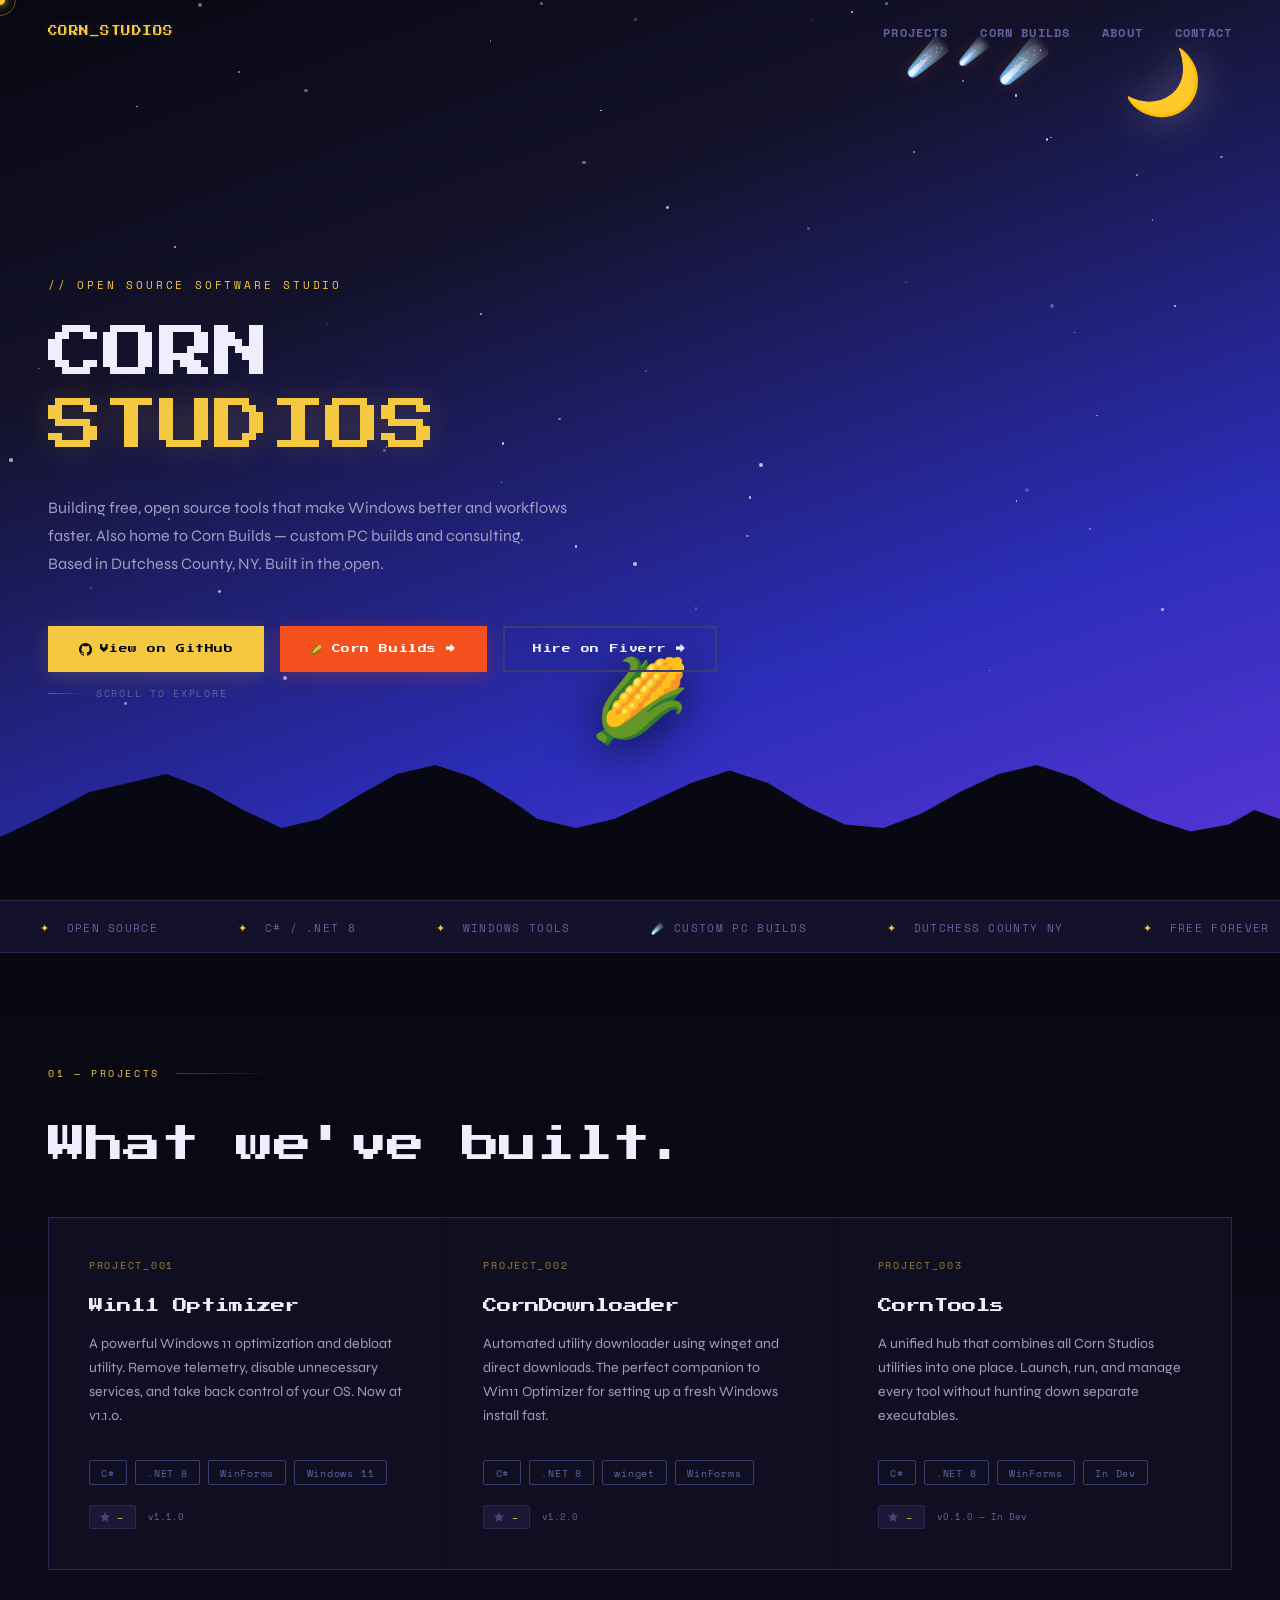
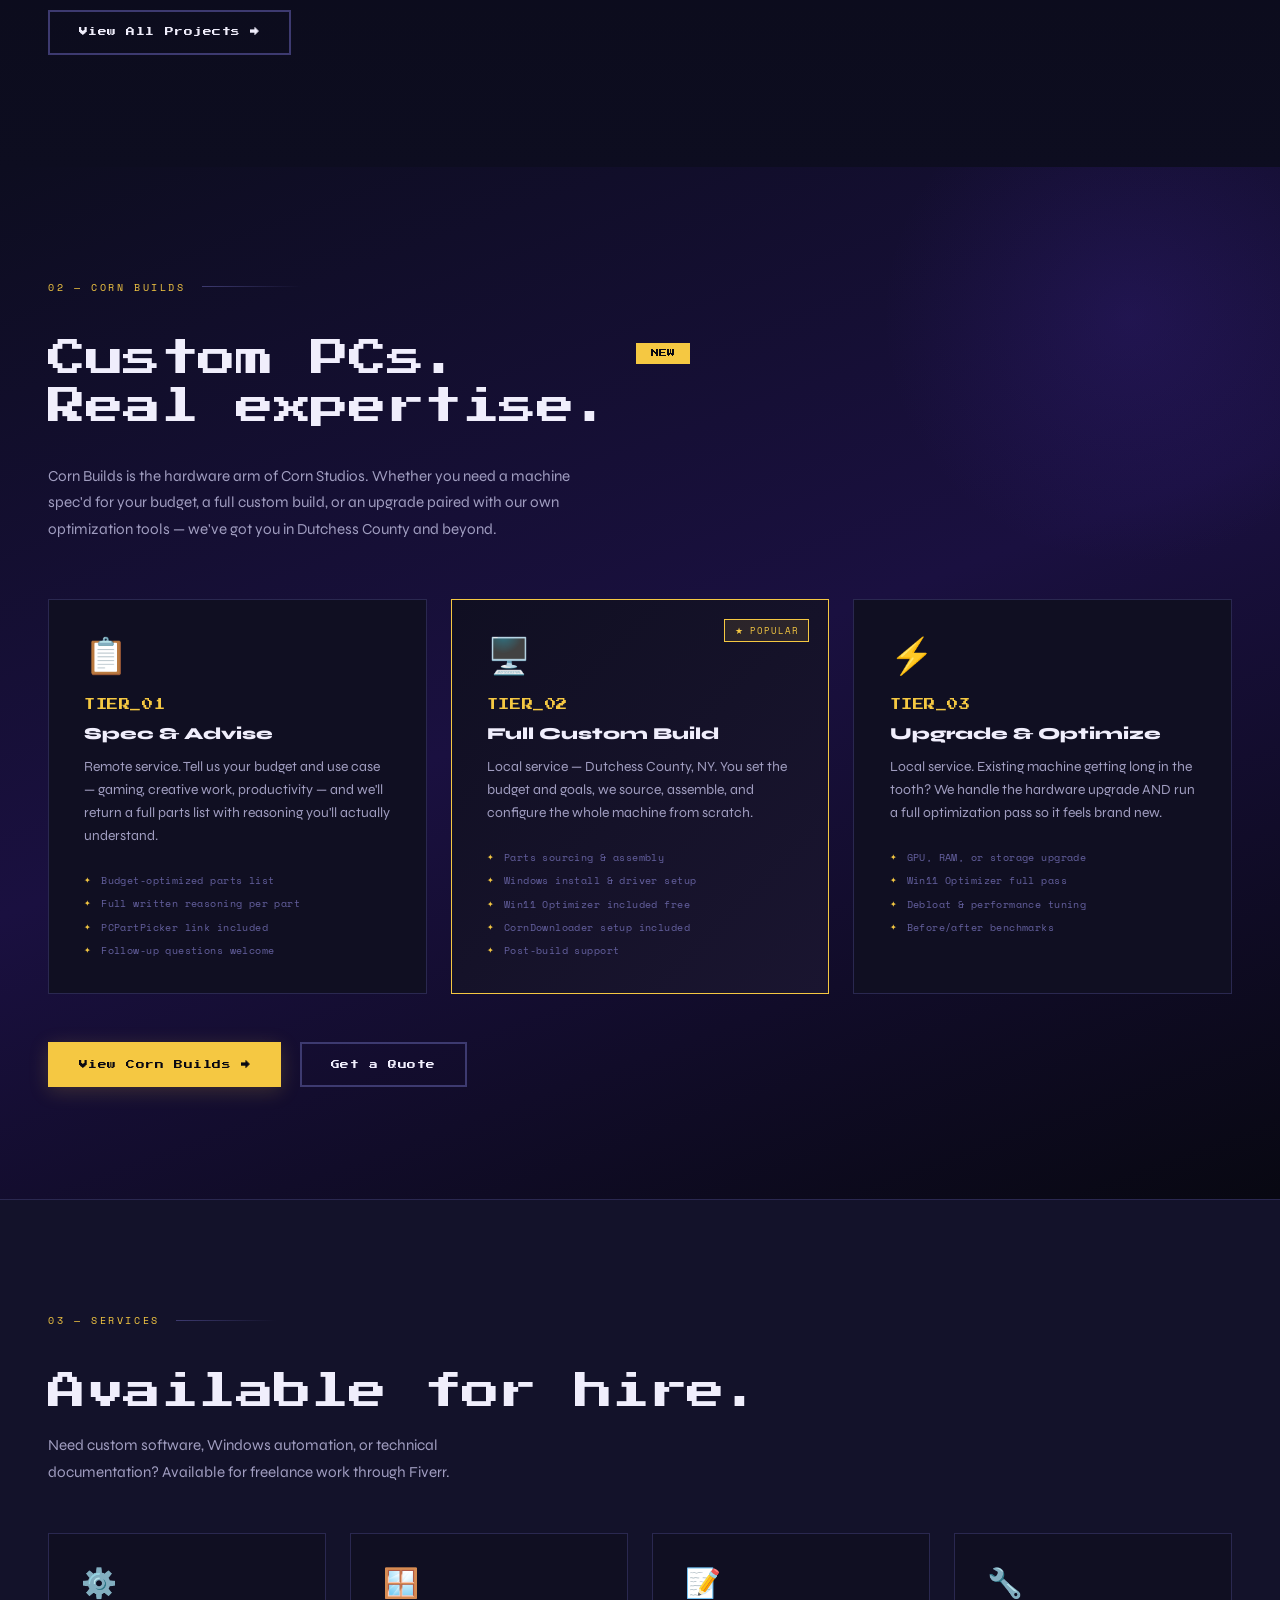
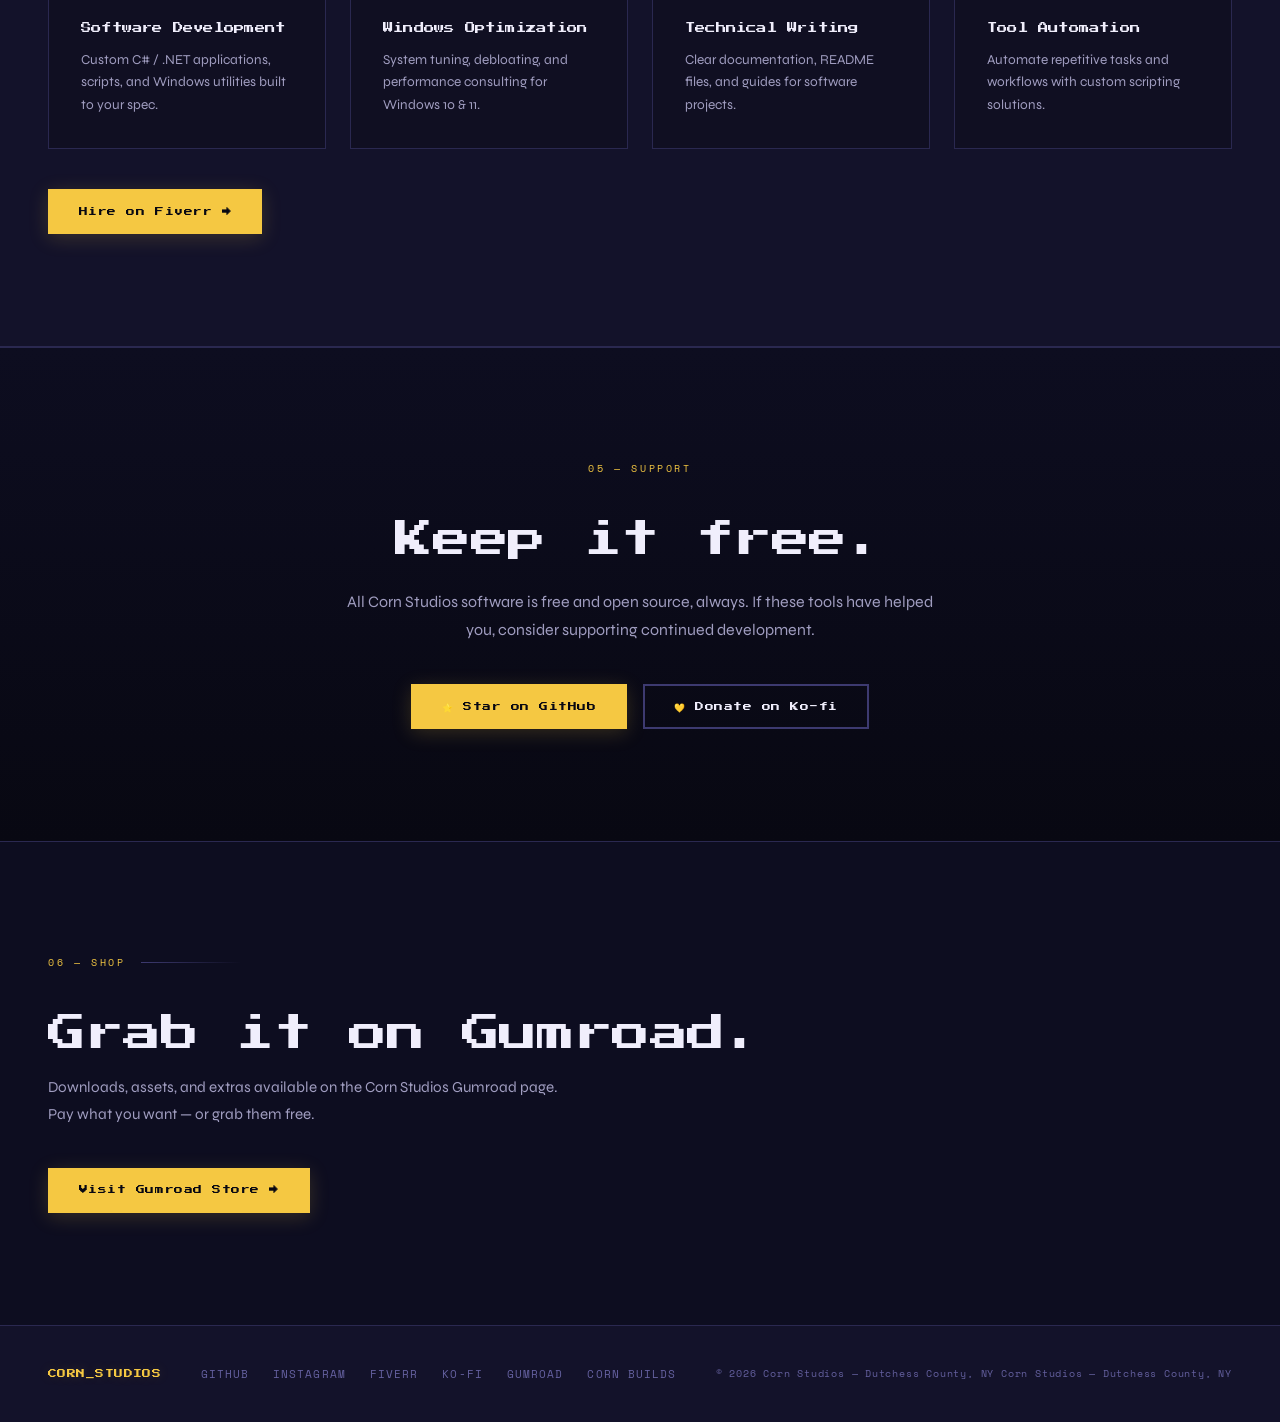
==== commit af9bc9b9: "Edited Website to reflect the latest releases of Win11 Optimizer and CornDownloader, updating versio" ====
--- a/index.html
+++ b/index.html
@@ -104,7 +104,7 @@
       <a href="https://github.com/Corn-Studios/win11op" class="project-card reveal" target="_blank" data-repo="win11op">
         <p class="project-num">PROJECT_001</p>
         <h3 class="project-name">Win11 Optimizer</h3>
-        <p class="project-desc">A powerful Windows 11 optimization and debloat utility. Remove telemetry, disable unnecessary services, and take back control of your OS. Now on its 3rd update.</p>
+        <p class="project-desc">A powerful Windows 11 optimization and debloat utility. Remove telemetry, disable unnecessary services, and take back control of your OS. Now at v1.1.0.</p>
         <div class="project-tags">
           <span class="tag">C#</span><span class="tag">.NET 8</span><span class="tag">WinForms</span><span class="tag">Windows 11</span>
         </div>
@@ -113,7 +113,7 @@
             <svg width="12" height="12" viewBox="0 0 24 24" fill="currentColor"><path d="M12 2l3.09 6.26L22 9.27l-5 4.87 1.18 6.88L12 17.77l-6.18 3.25L7 14.14 2 9.27l6.91-1.01L12 2z"/></svg>
             <span class="star-count">–</span>
           </span>
-          <span style="font-family:var(--font-mono);font-size:0.58rem;color:var(--muted);">v3.0.0</span>
+          <span style="font-family:var(--font-mono);font-size:0.58rem;color:var(--muted);">v1.1.0</span>
         </div>
         <span class="project-arrow">↗</span>
       </a>
@@ -281,7 +281,7 @@
       <a href="https://cornstudio.gumroad.com/" target="_blank">Gumroad</a>
       <a href="builds.html">Corn Builds</a>
     </div>
-    <span class="footer-copy">© 2025 Corn Studios — Dutchess County, NY</span>
+    <span class="footer-copy" id="footer-year">© <script>document.currentScript.parentElement.innerHTML="© "+new Date().getFullYear()+" Corn Studios — Dutchess County, NY";</script> Corn Studios — Dutchess County, NY</span>
   </footer>
 
   <script src="javascript/cursor.js"></script>
@@ -289,4 +289,4 @@
   <script src="javascript/transitions.js"></script>
   <script src="javascript/github-stars.js"></script>
 </body>
-</html>
+</html>
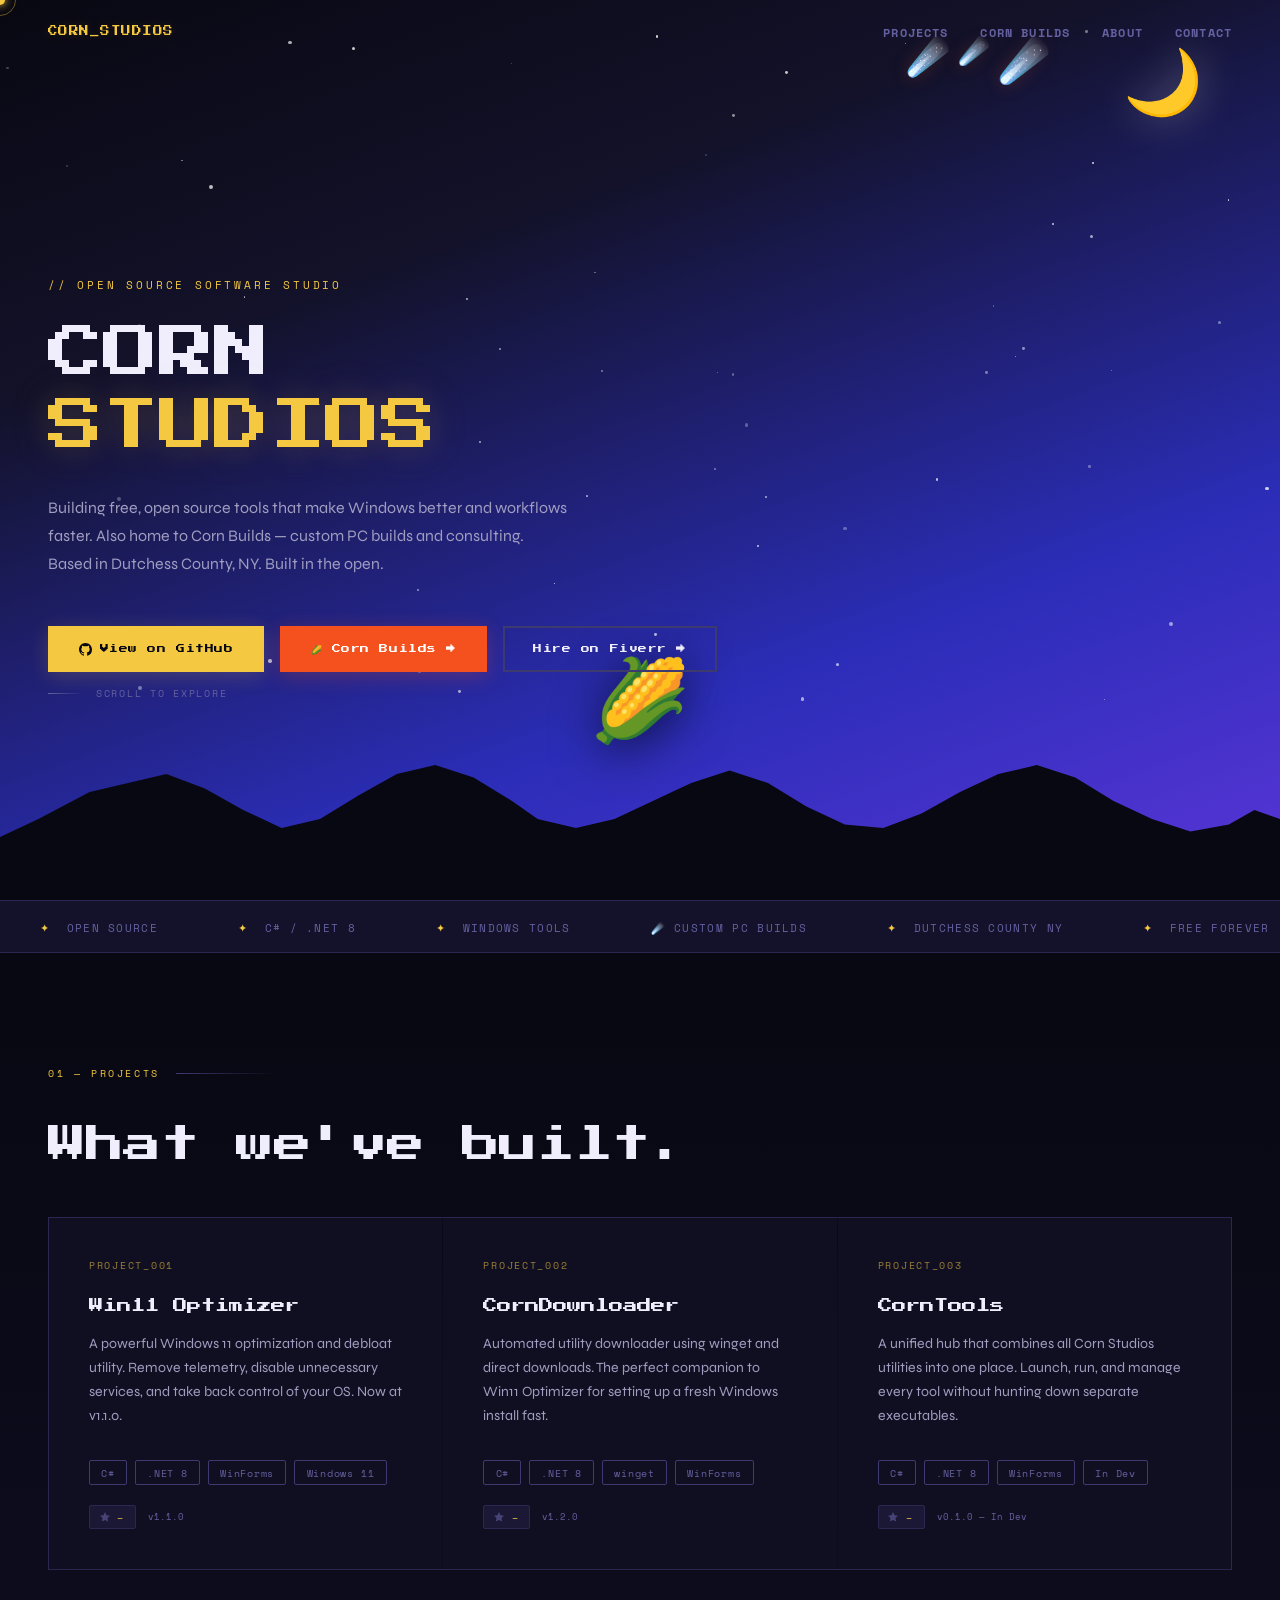
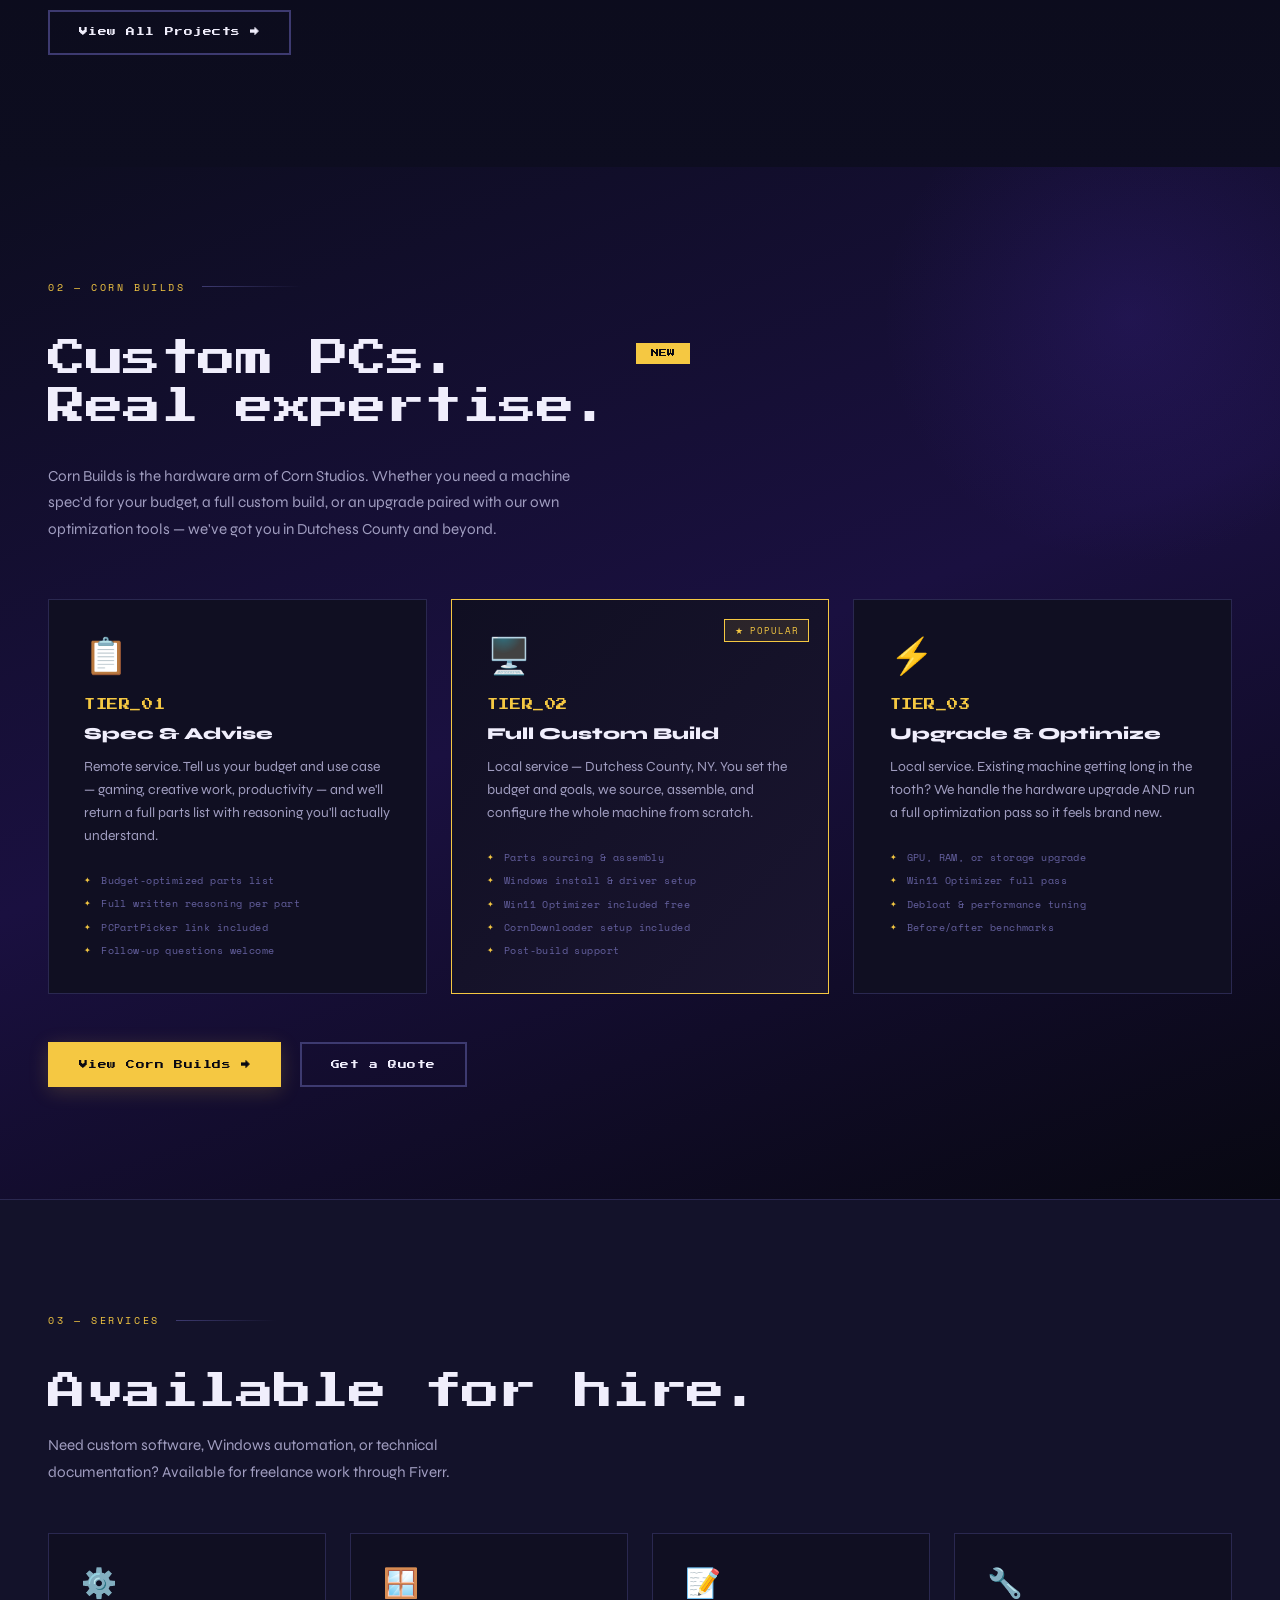
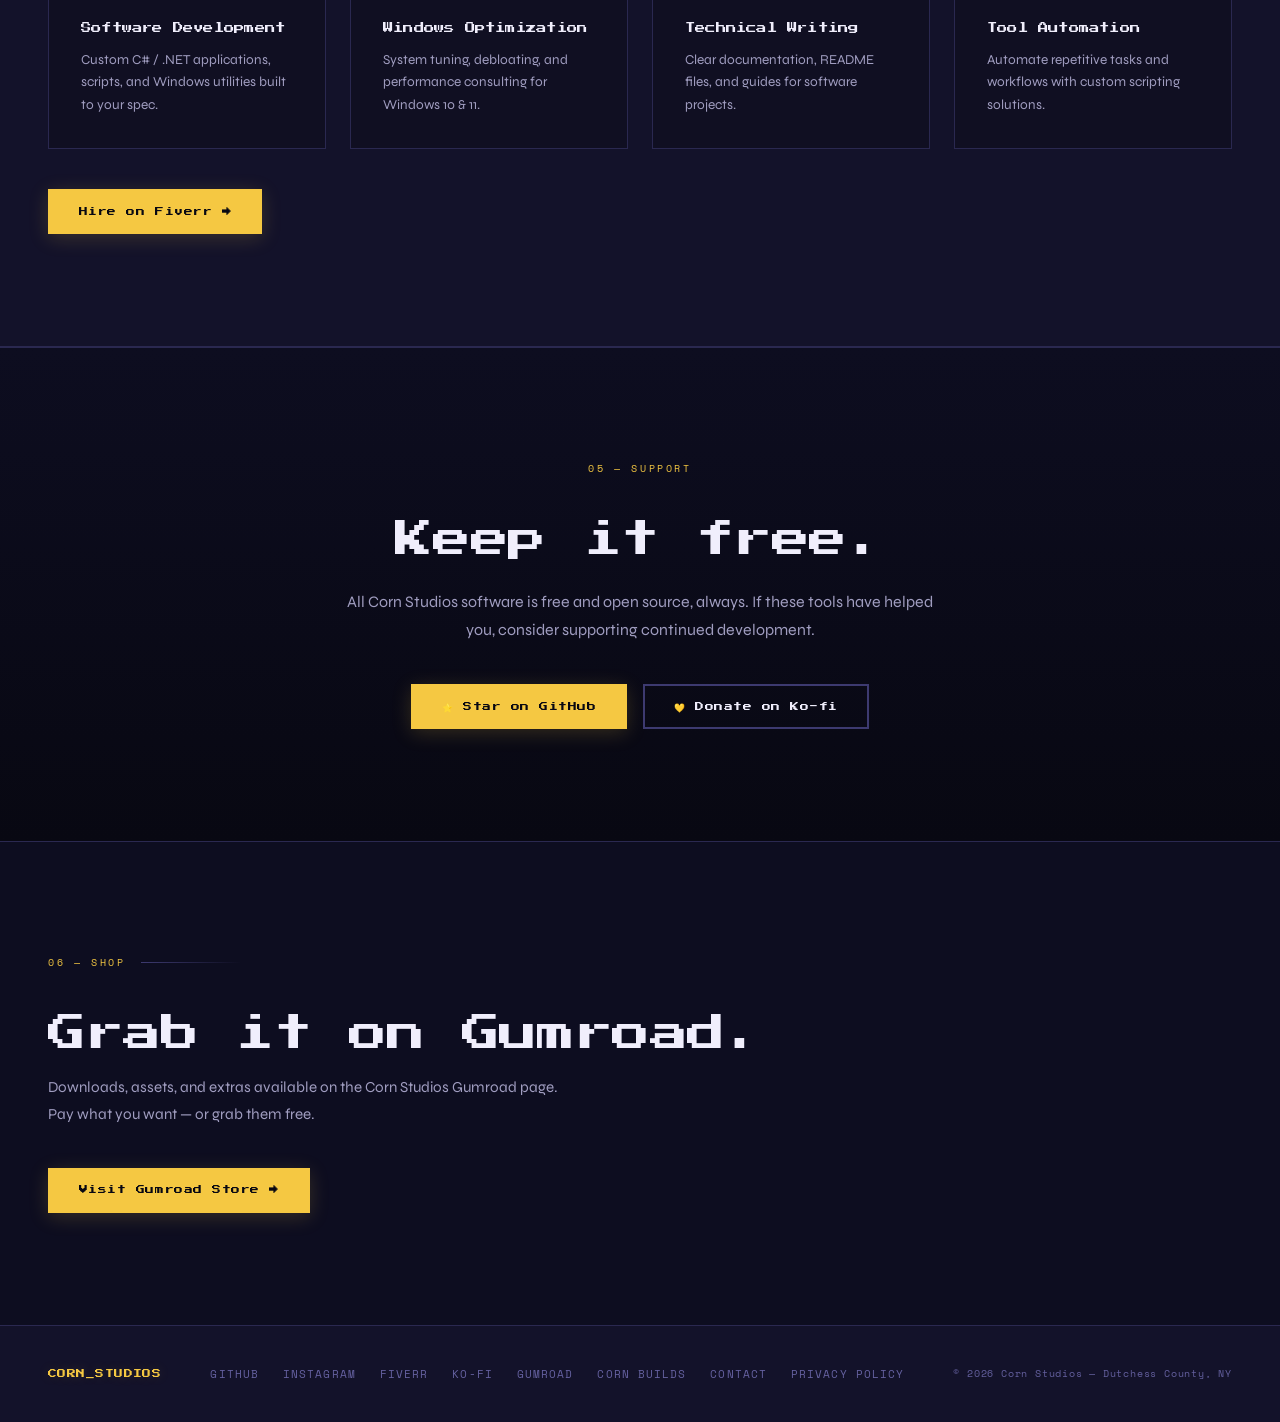
==== commit 389ea9b2: "Added a privacy policy and updated the foooter to be js generated. Also added a changelog page and u" ====
--- a/index.html
+++ b/index.html
@@ -271,22 +271,10 @@
     </div>
   </section>
 
-  <footer>
-    <span class="footer-logo">CORN_STUDIOS</span>
-    <div class="footer-links">
-      <a href="https://github.com/Corn-Studios" target="_blank">GitHub</a>
-      <a href="https://instagram.com/cornstudiosdev" target="_blank">Instagram</a>
-      <a href="https://www.fiverr.com/connorcorn07?public_mode=true" target="_blank">Fiverr</a>
-      <a href="https://ko-fi.com/cornstudiosdev" target="_blank">Ko-fi</a>
-      <a href="https://cornstudio.gumroad.com/" target="_blank">Gumroad</a>
-      <a href="builds.html">Corn Builds</a>
-    </div>
-    <span class="footer-copy" id="footer-year">© <script>document.currentScript.parentElement.innerHTML="© "+new Date().getFullYear()+" Corn Studios — Dutchess County, NY";</script> Corn Studios — Dutchess County, NY</span>
-  </footer>
-
   <script src="javascript/cursor.js"></script>
   <script src="javascript/nav.js"></script>
   <script src="javascript/transitions.js"></script>
   <script src="javascript/github-stars.js"></script>
+  <script src="javascript/footer.js"></script>
 </body>
 </html>
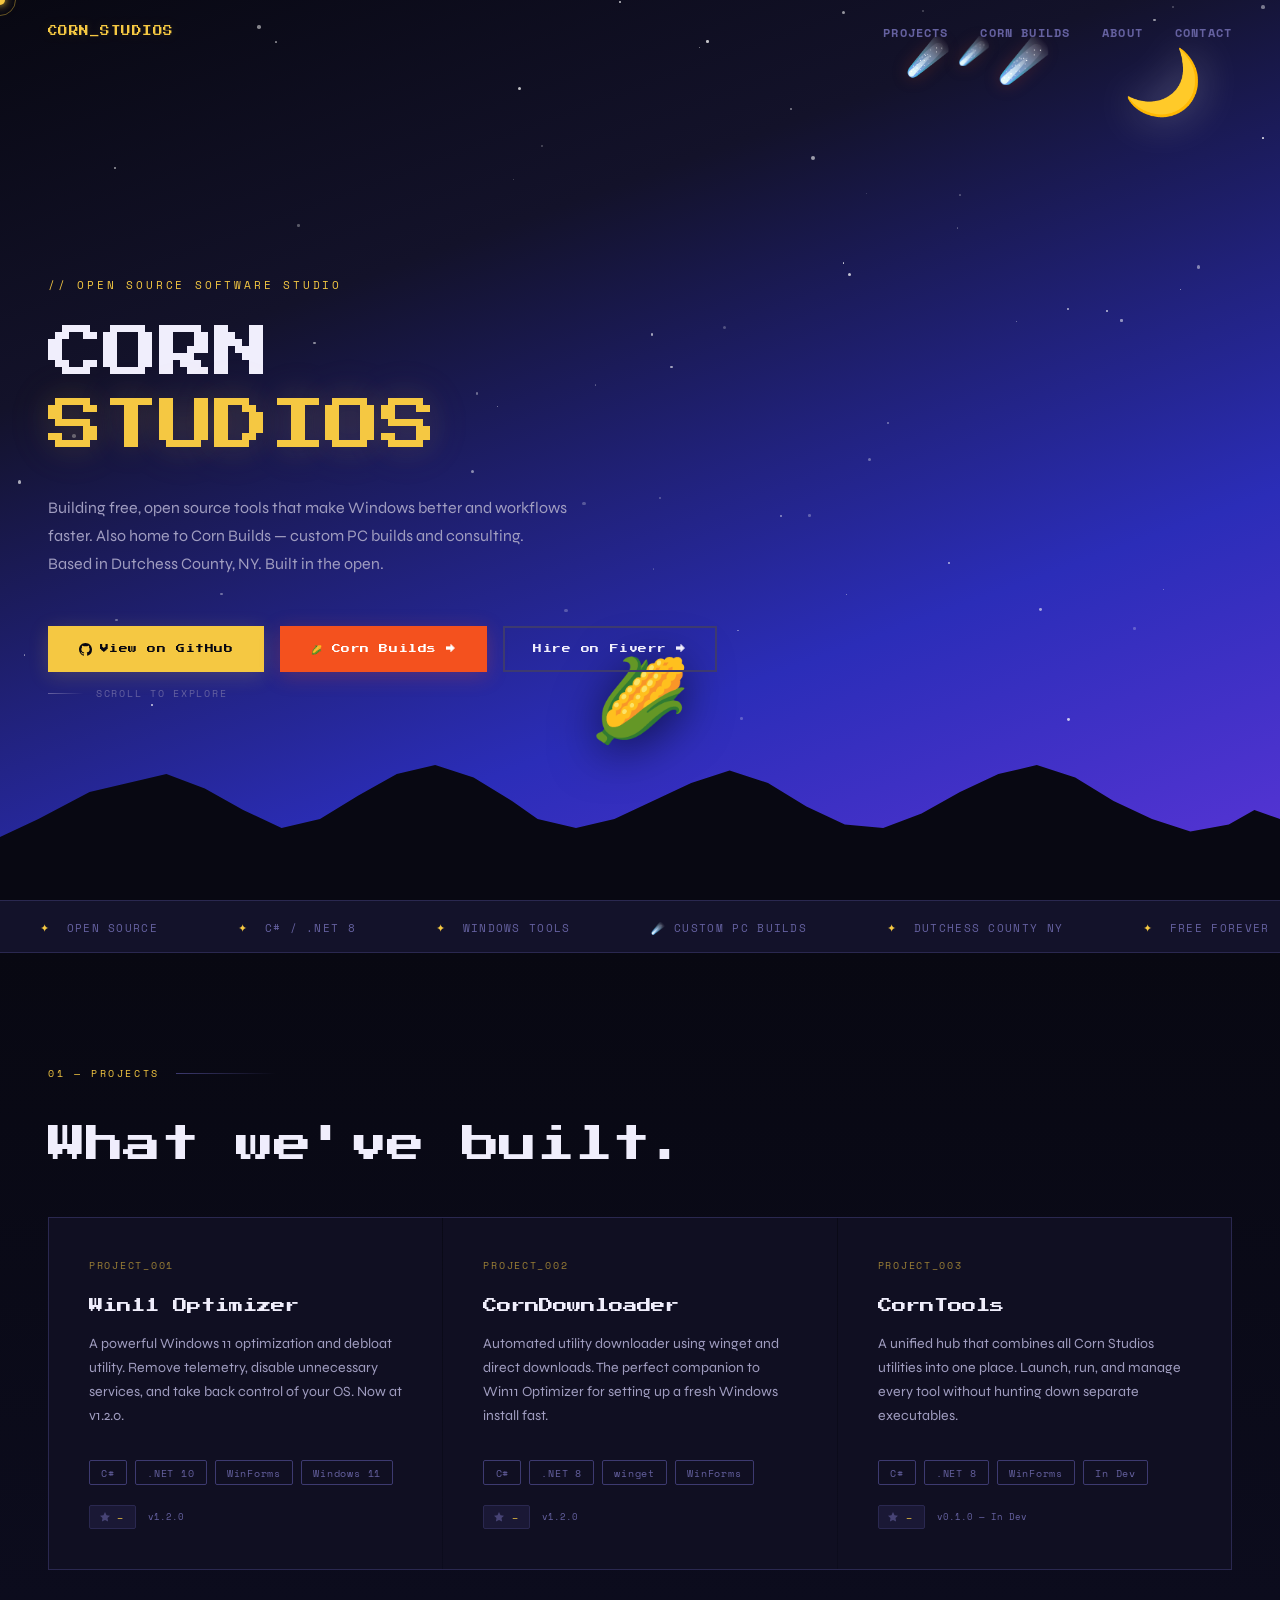
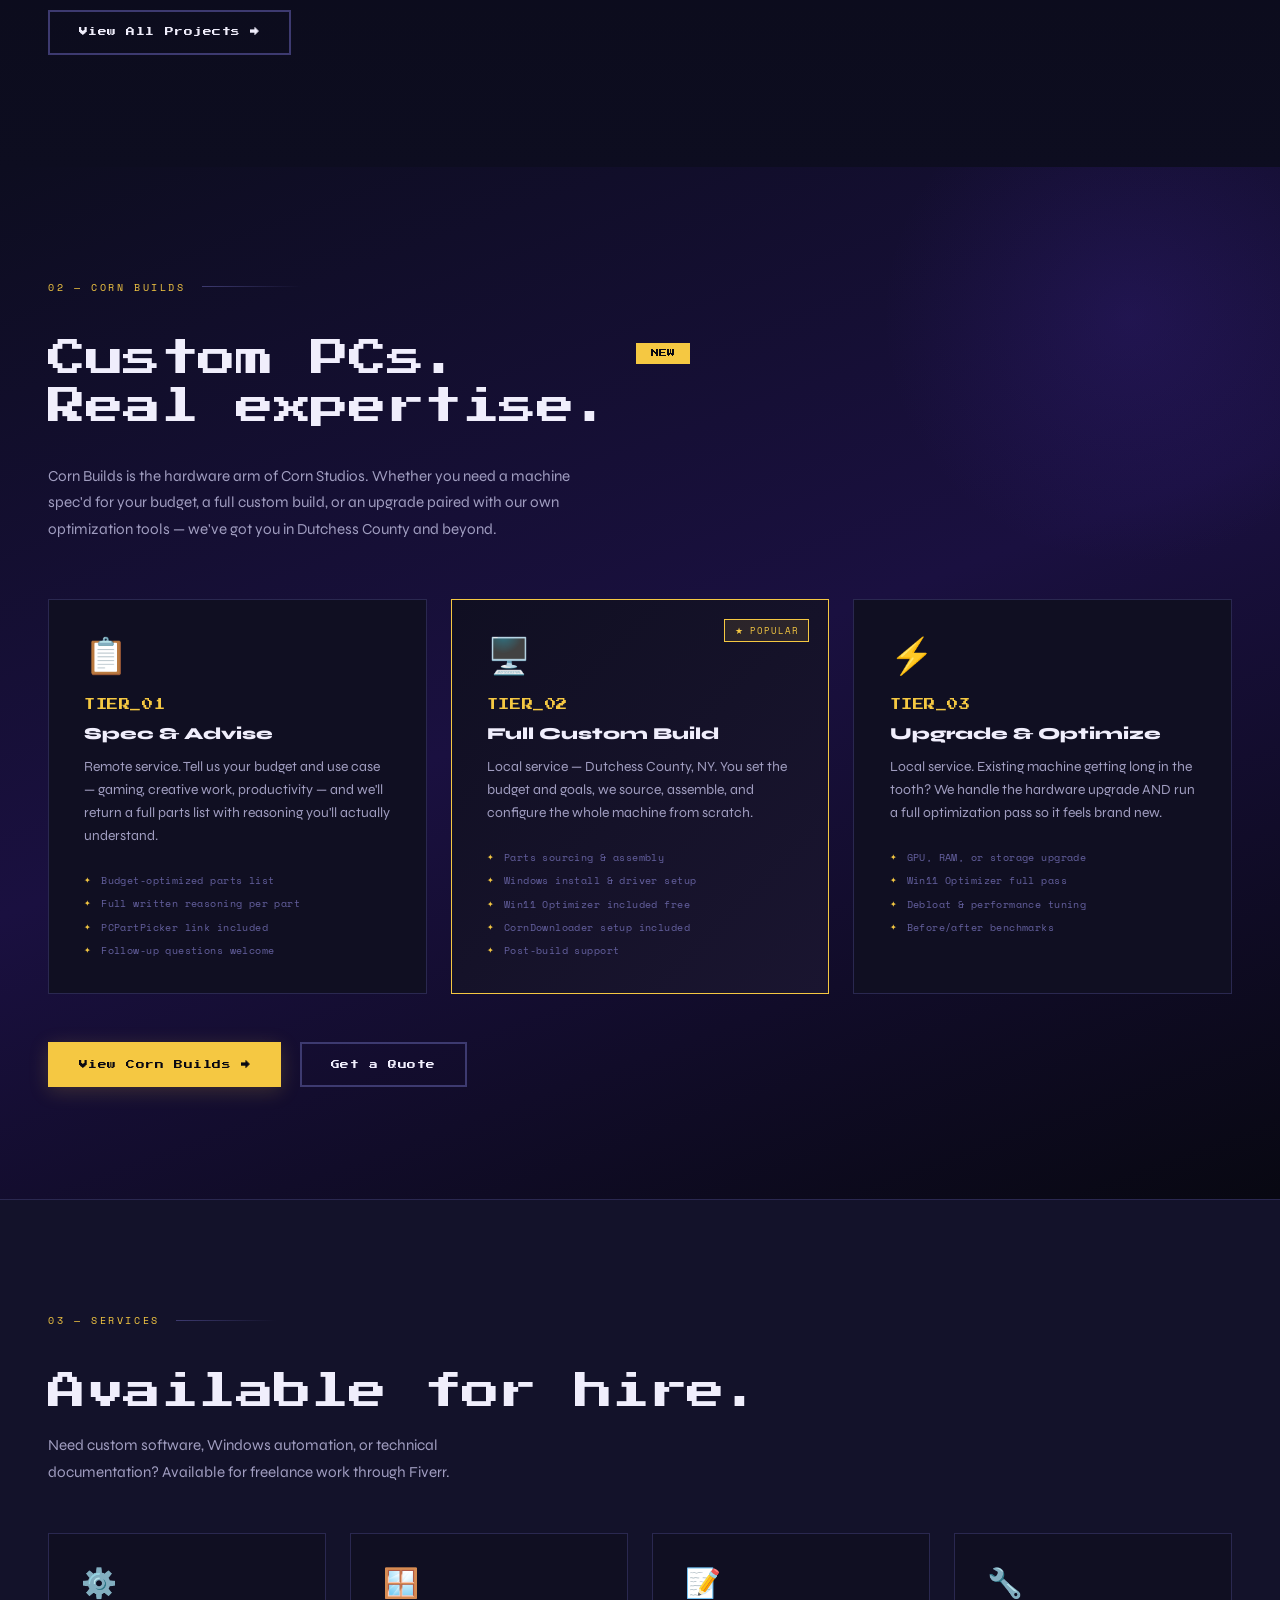
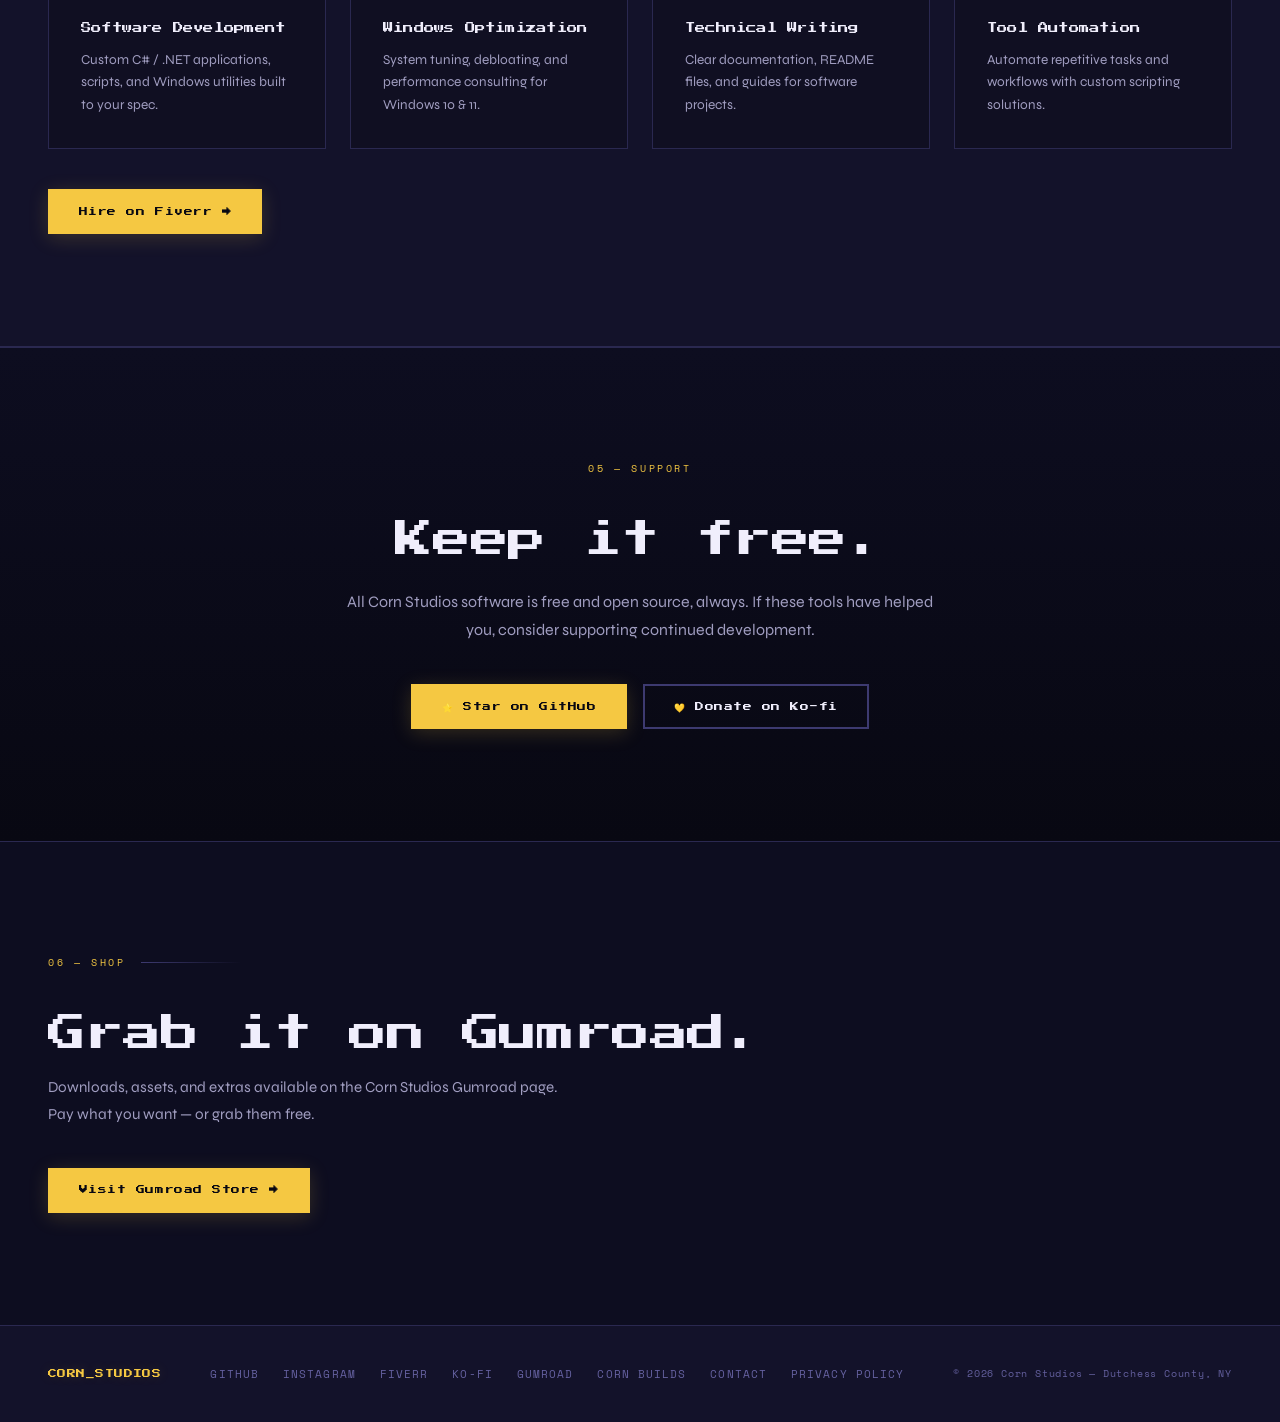
==== commit 99862bb3: "Edited inconsistent changes with win11op's version number" ====
--- a/index.html
+++ b/index.html
@@ -104,16 +104,16 @@
       <a href="https://github.com/Corn-Studios/win11op" class="project-card reveal" target="_blank" data-repo="win11op">
         <p class="project-num">PROJECT_001</p>
         <h3 class="project-name">Win11 Optimizer</h3>
-        <p class="project-desc">A powerful Windows 11 optimization and debloat utility. Remove telemetry, disable unnecessary services, and take back control of your OS. Now at v1.1.0.</p>
+        <p class="project-desc">A powerful Windows 11 optimization and debloat utility. Remove telemetry, disable unnecessary services, and take back control of your OS. Now at v1.2.0.</p>
         <div class="project-tags">
-          <span class="tag">C#</span><span class="tag">.NET 8</span><span class="tag">WinForms</span><span class="tag">Windows 11</span>
+          <span class="tag">C#</span><span class="tag">.NET 10</span><span class="tag">WinForms</span><span class="tag">Windows 11</span>
         </div>
         <div style="margin-top:1.2rem;display:flex;align-items:center;gap:0.75rem;">
           <span class="star-widget">
             <svg width="12" height="12" viewBox="0 0 24 24" fill="currentColor"><path d="M12 2l3.09 6.26L22 9.27l-5 4.87 1.18 6.88L12 17.77l-6.18 3.25L7 14.14 2 9.27l6.91-1.01L12 2z"/></svg>
             <span class="star-count">–</span>
           </span>
-          <span style="font-family:var(--font-mono);font-size:0.58rem;color:var(--muted);">v1.1.0</span>
+          <span style="font-family:var(--font-mono);font-size:0.58rem;color:var(--muted);">v1.2.0</span>
         </div>
         <span class="project-arrow">↗</span>
       </a>
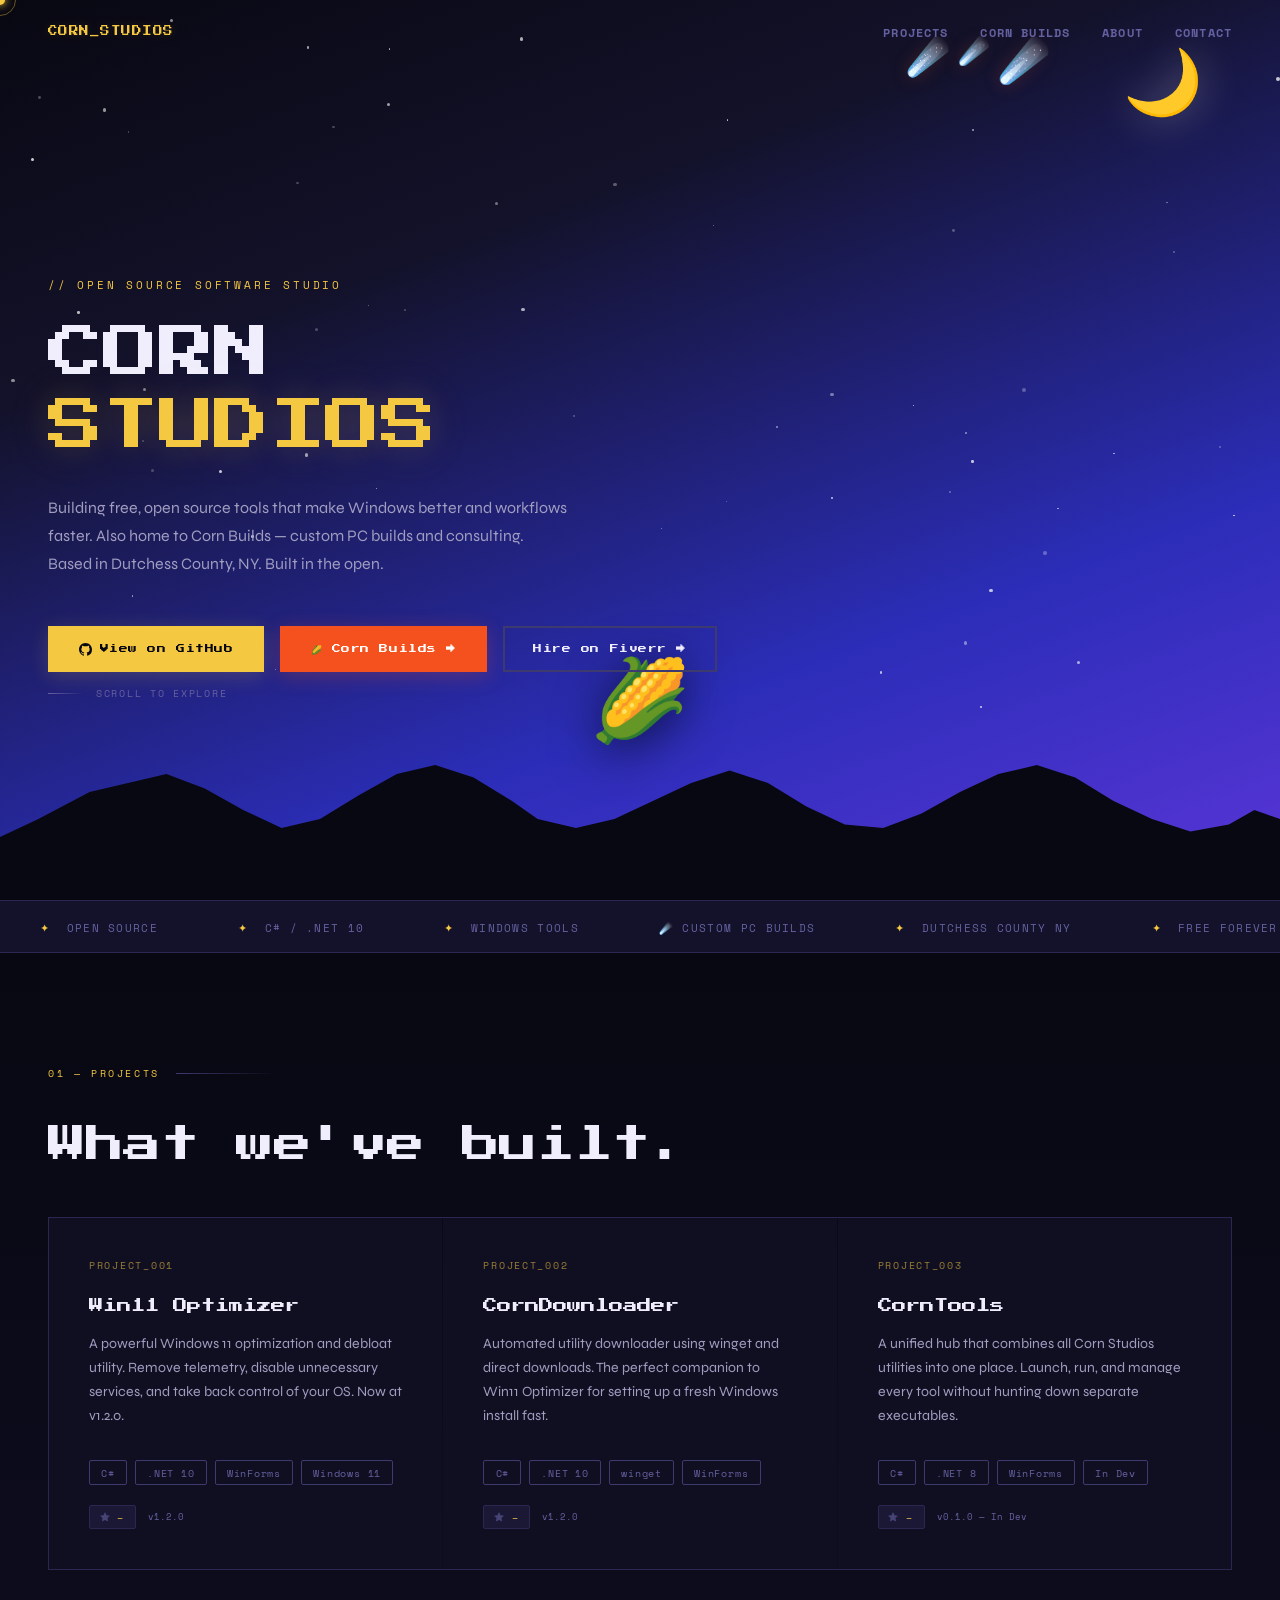
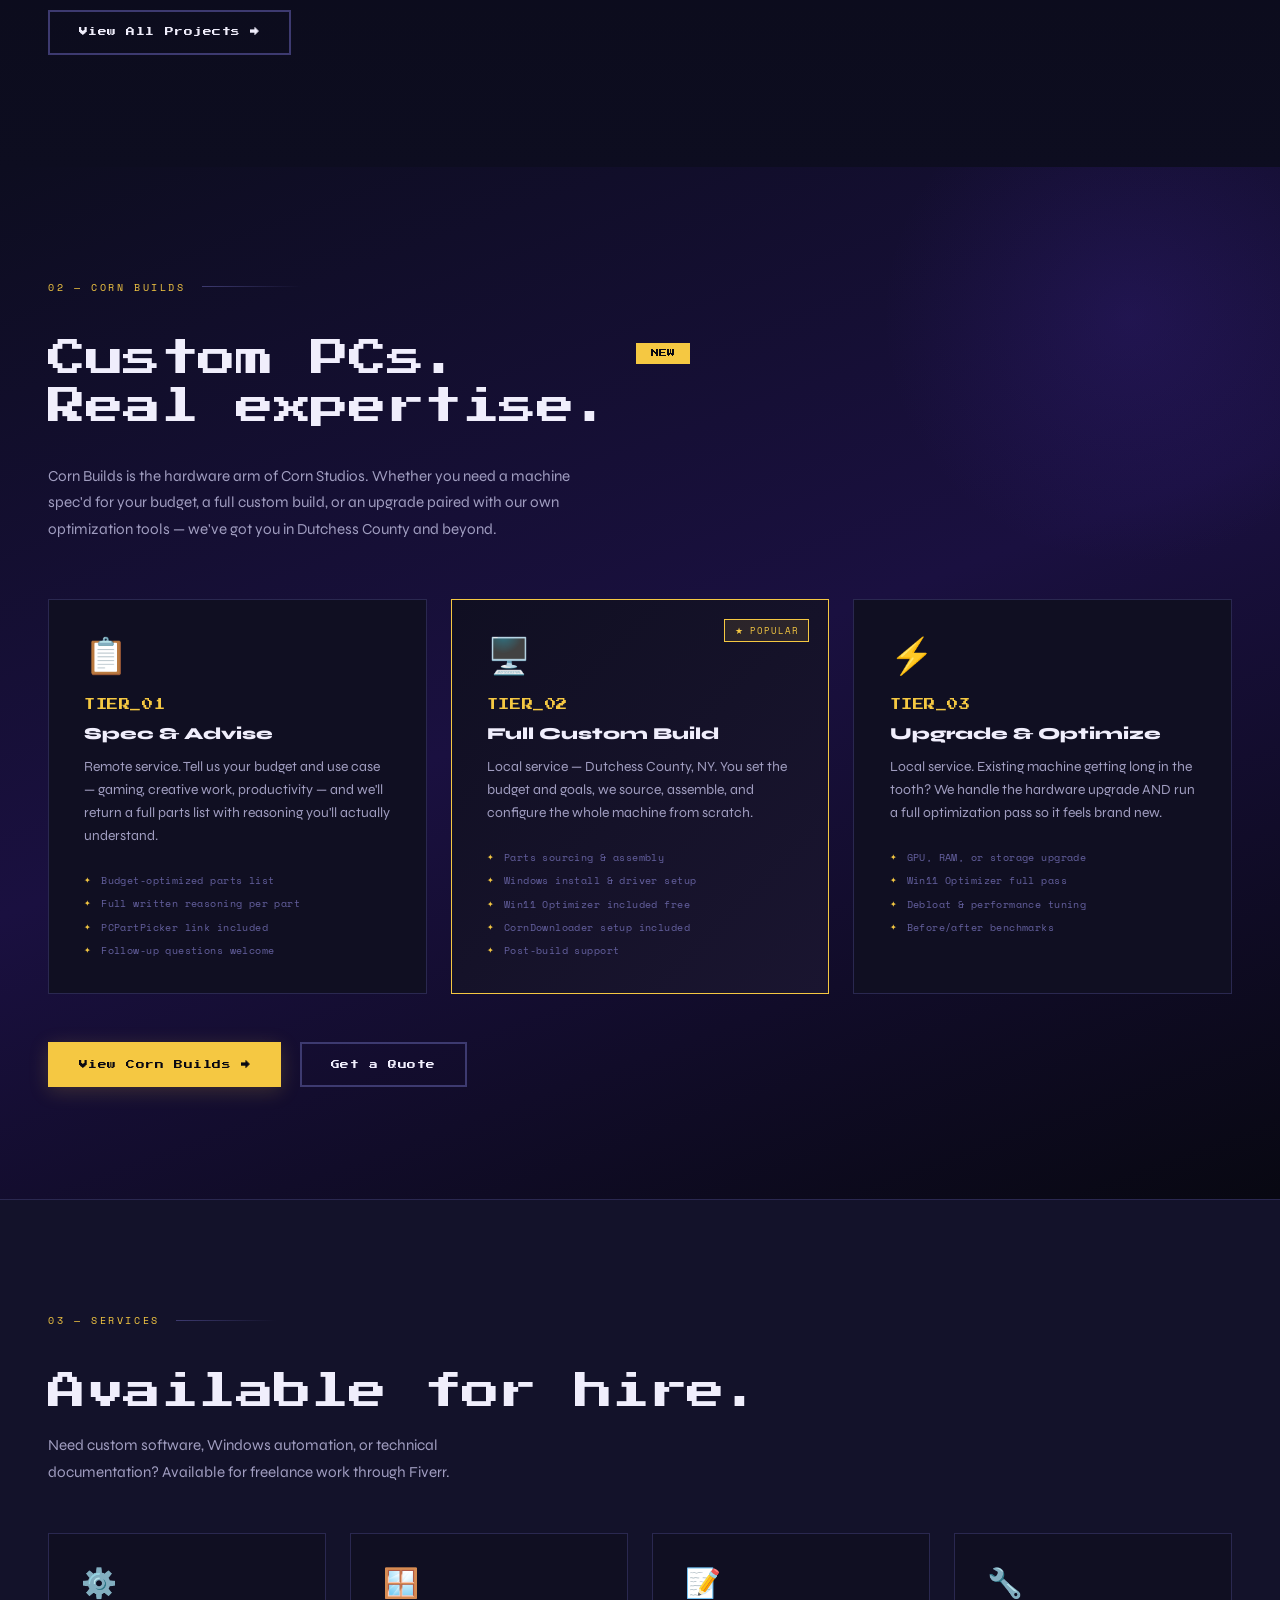
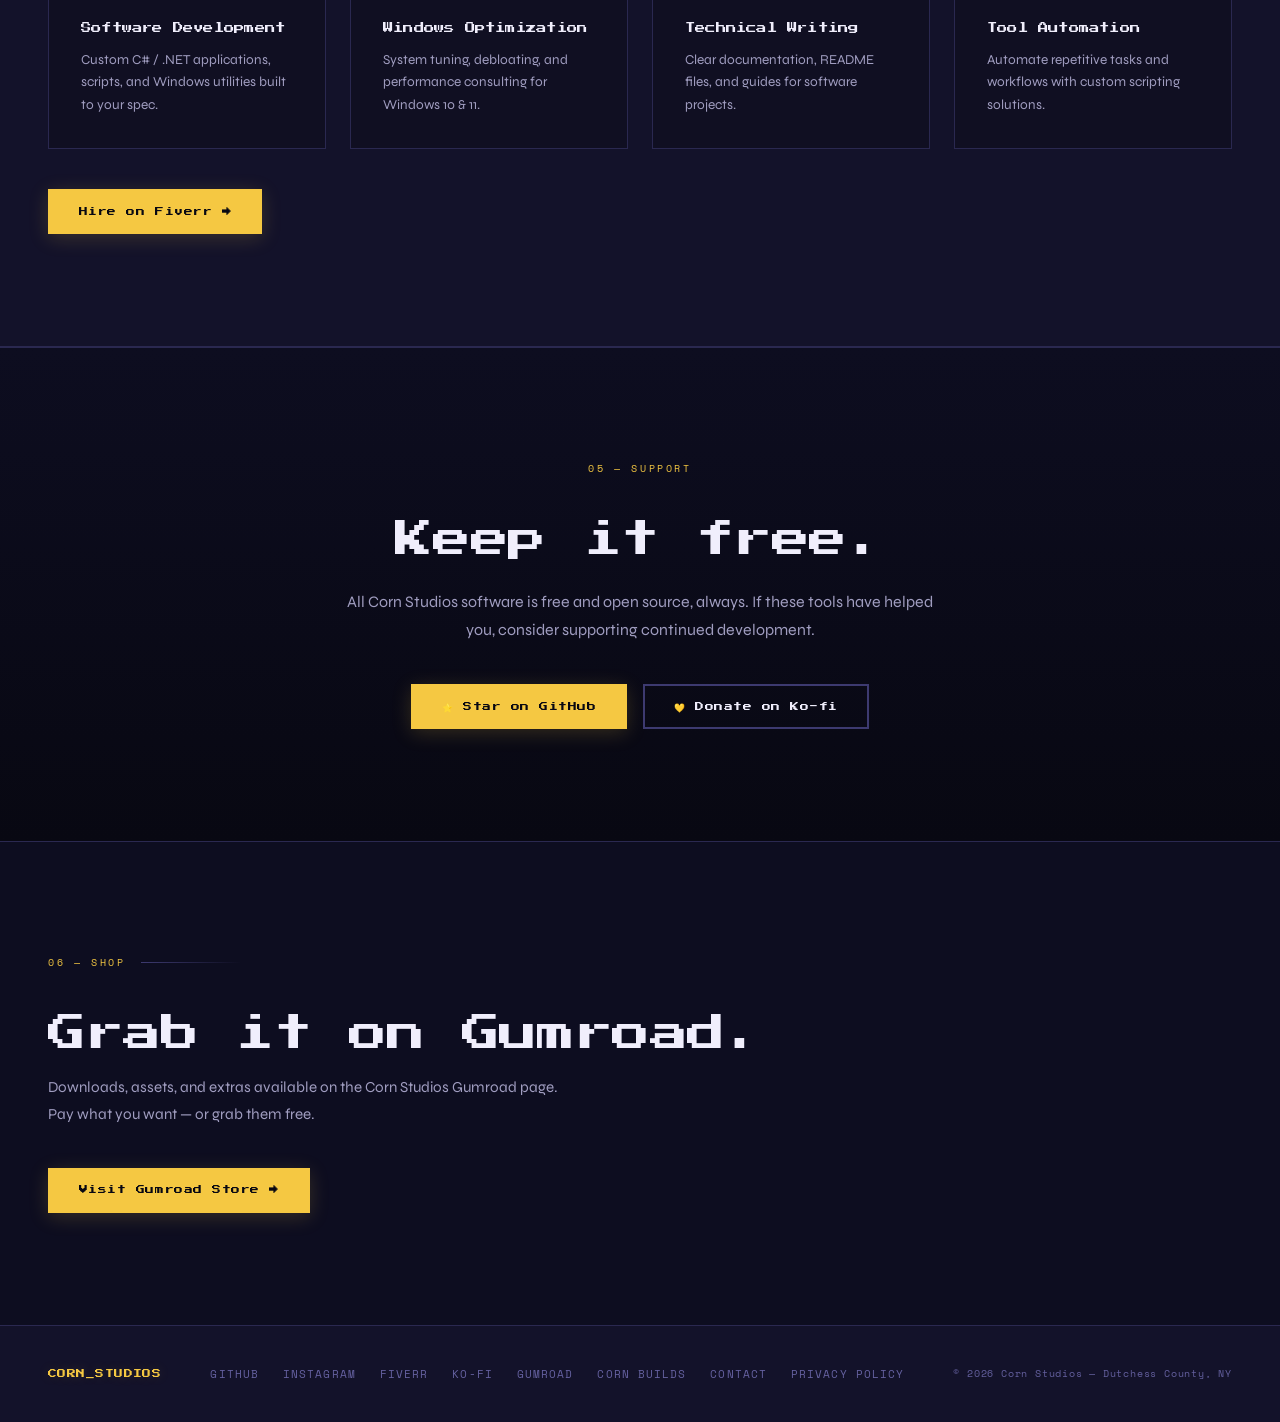
==== commit 48b03d5e: "fixed more inconsistencies" ====
--- a/index.html
+++ b/index.html
@@ -74,7 +74,7 @@
   <div class="ticker-wrap">
     <div class="ticker">
       <span class="ticker-item"><span class="t-icon">✦</span> Open Source</span>
-      <span class="ticker-item"><span class="t-icon">✦</span> C# / .NET 8</span>
+      <span class="ticker-item"><span class="t-icon">✦</span> C# / .NET 10</span>
       <span class="ticker-item"><span class="t-icon">✦</span> Windows Tools</span>
       <span class="ticker-item"><span class="t-meteor">☄️</span> Custom PC Builds</span>
       <span class="ticker-item"><span class="t-icon">✦</span> Dutchess County NY</span>
@@ -84,7 +84,7 @@
       <span class="ticker-item"><span class="t-icon">✦</span> PC Consulting</span>
       <span class="ticker-item"><span class="t-icon">✦</span> Community Supported</span>
       <span class="ticker-item"><span class="t-icon">✦</span> Open Source</span>
-      <span class="ticker-item"><span class="t-icon">✦</span> C# / .NET 8</span>
+      <span class="ticker-item"><span class="t-icon">✦</span> C# / .NET 10</span>
       <span class="ticker-item"><span class="t-icon">✦</span> Windows Tools</span>
       <span class="ticker-item"><span class="t-meteor">☄️</span> Custom PC Builds</span>
       <span class="ticker-item"><span class="t-icon">✦</span> Dutchess County NY</span>
@@ -122,7 +122,7 @@
         <h3 class="project-name">CornDownloader</h3>
         <p class="project-desc">Automated utility downloader using winget and direct downloads. The perfect companion to Win11 Optimizer for setting up a fresh Windows install fast.</p>
         <div class="project-tags">
-          <span class="tag">C#</span><span class="tag">.NET 8</span><span class="tag">winget</span><span class="tag">WinForms</span>
+          <span class="tag">C#</span><span class="tag">.NET 10</span><span class="tag">winget</span><span class="tag">WinForms</span>
         </div>
         <div style="margin-top:1.2rem;display:flex;align-items:center;gap:0.75rem;">
           <span class="star-widget">
